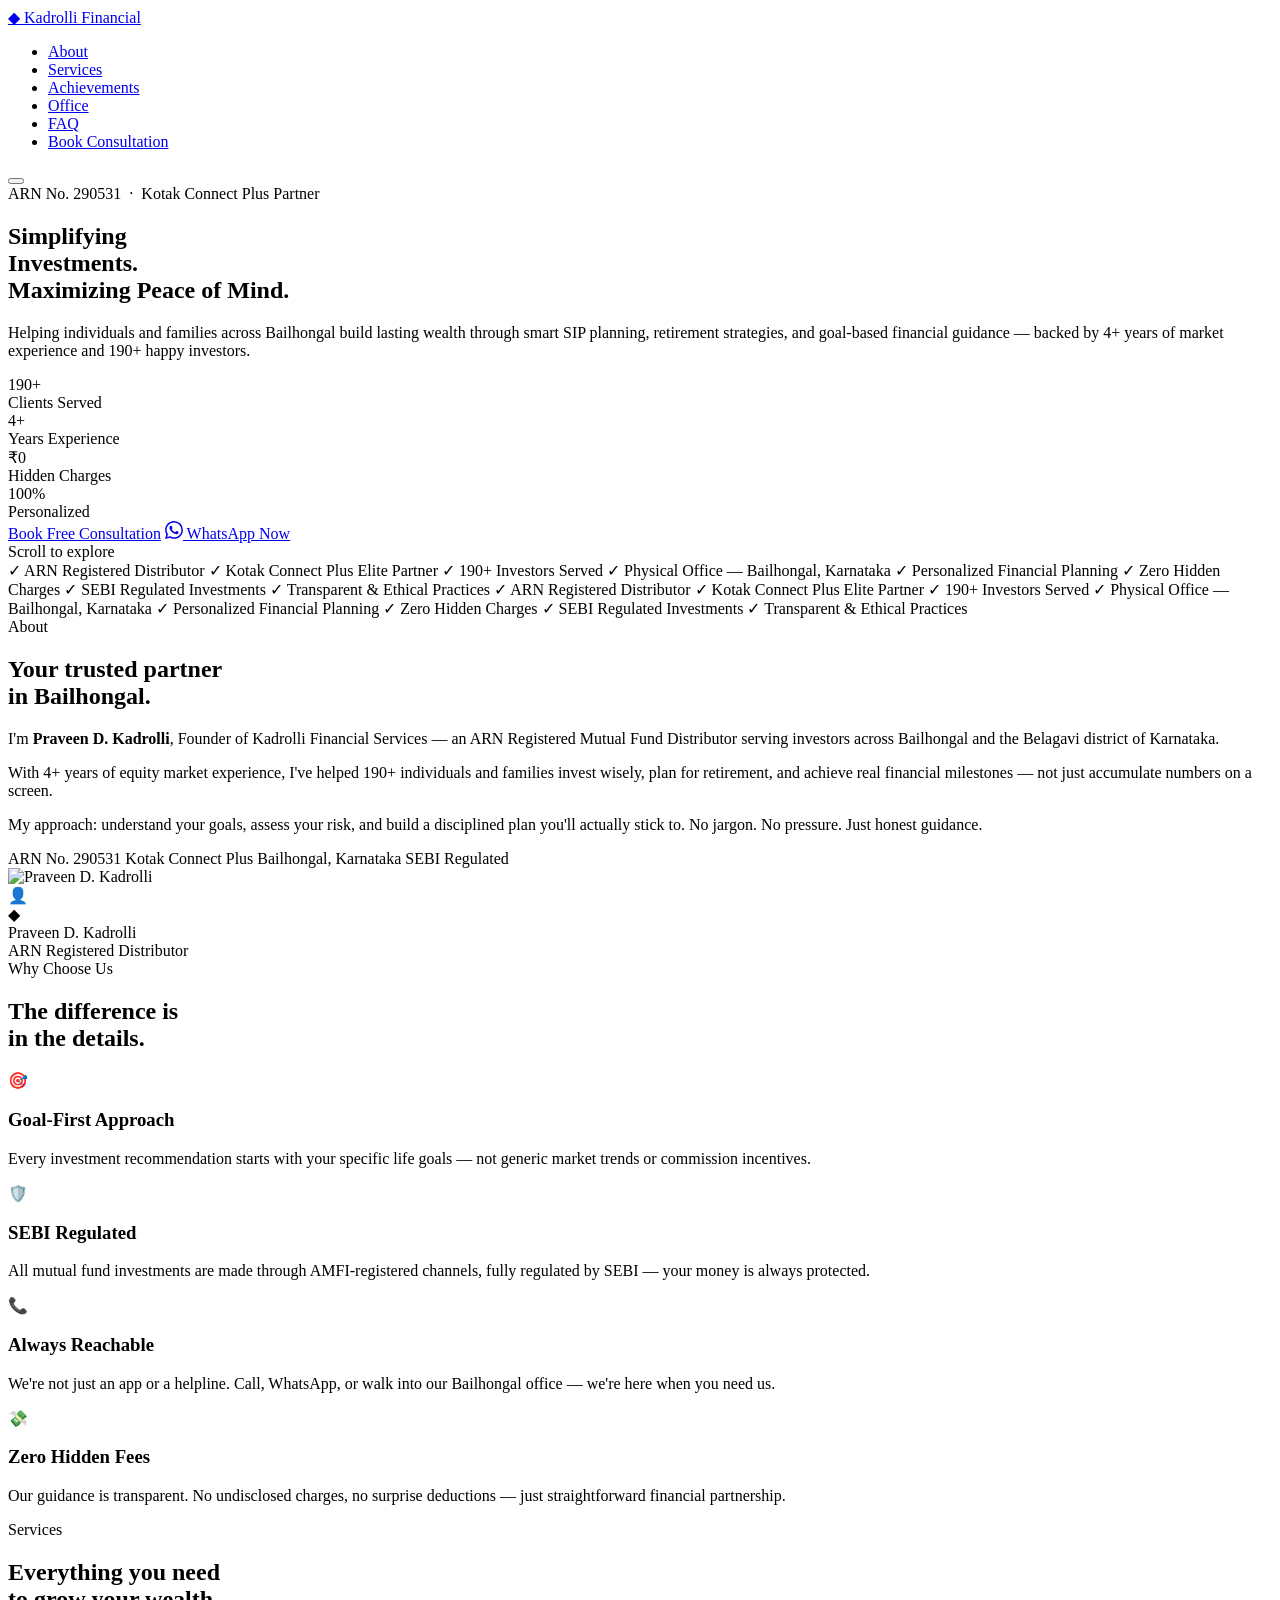
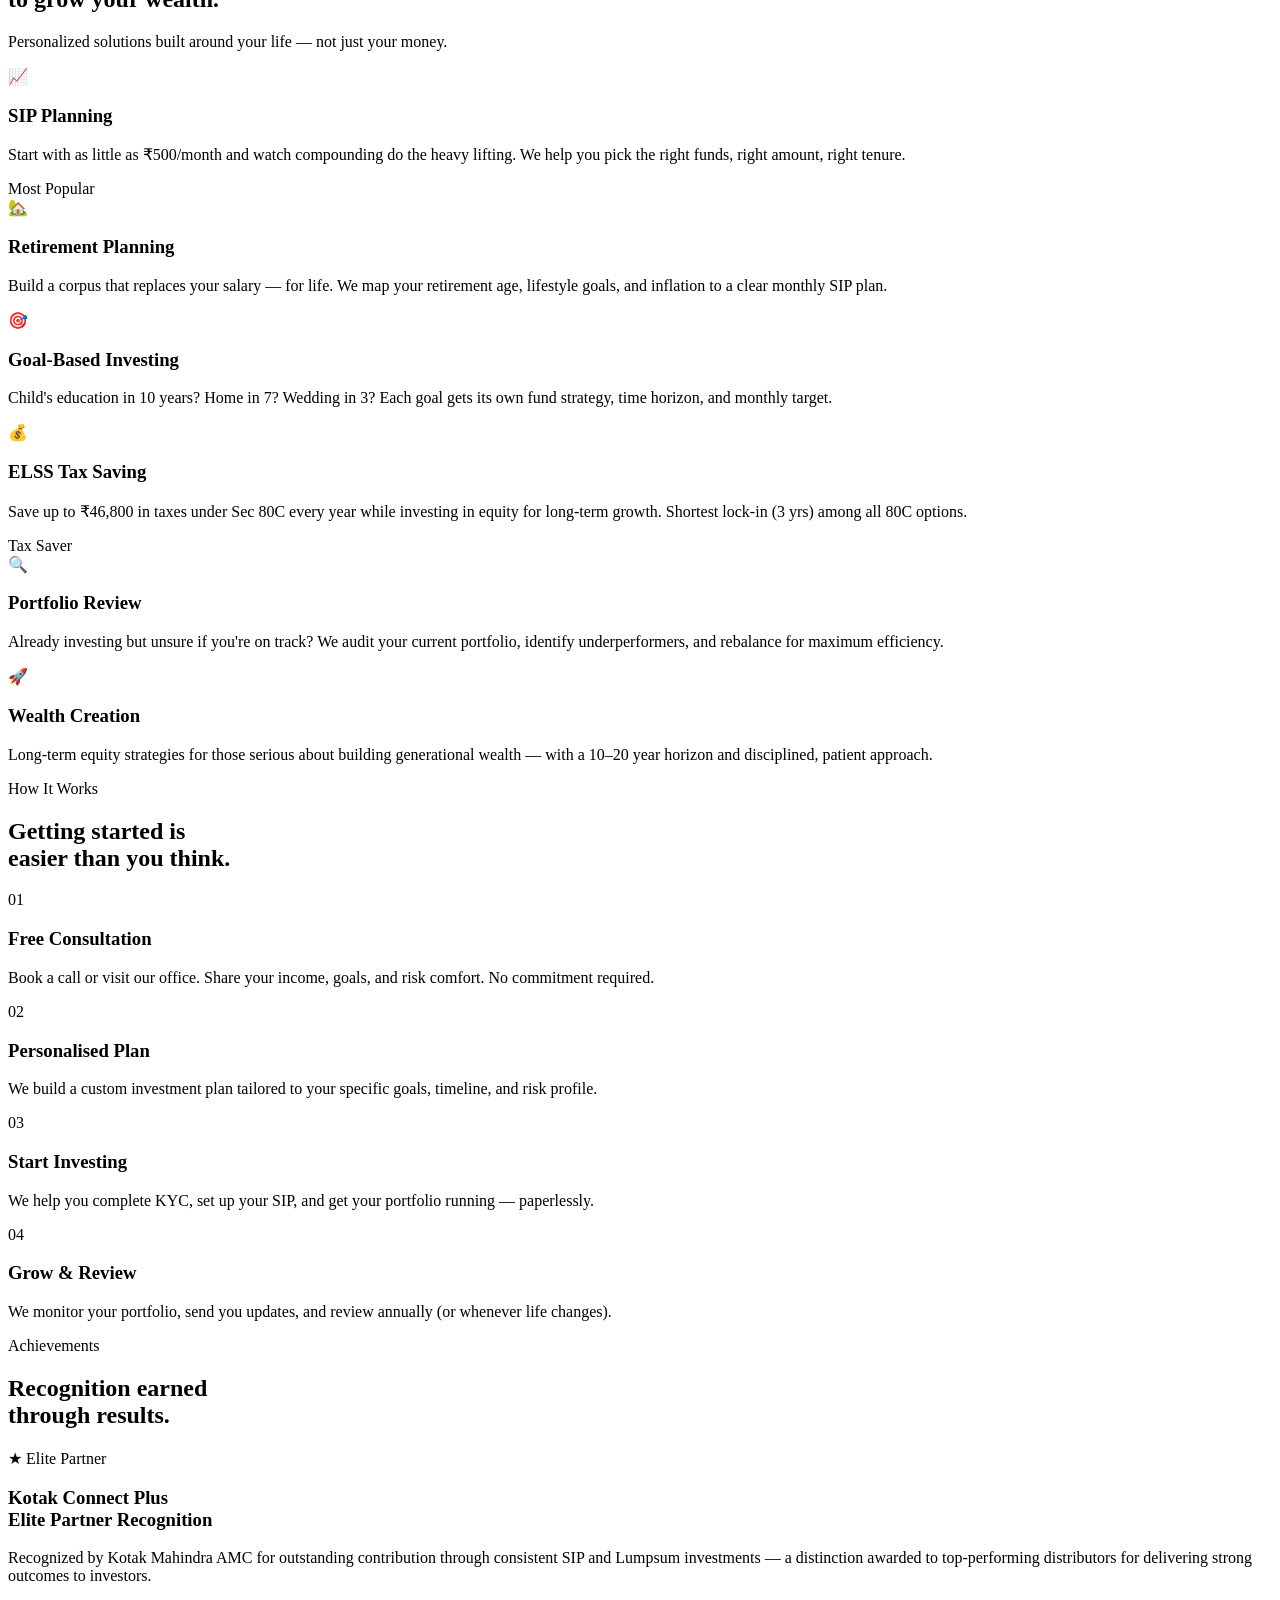
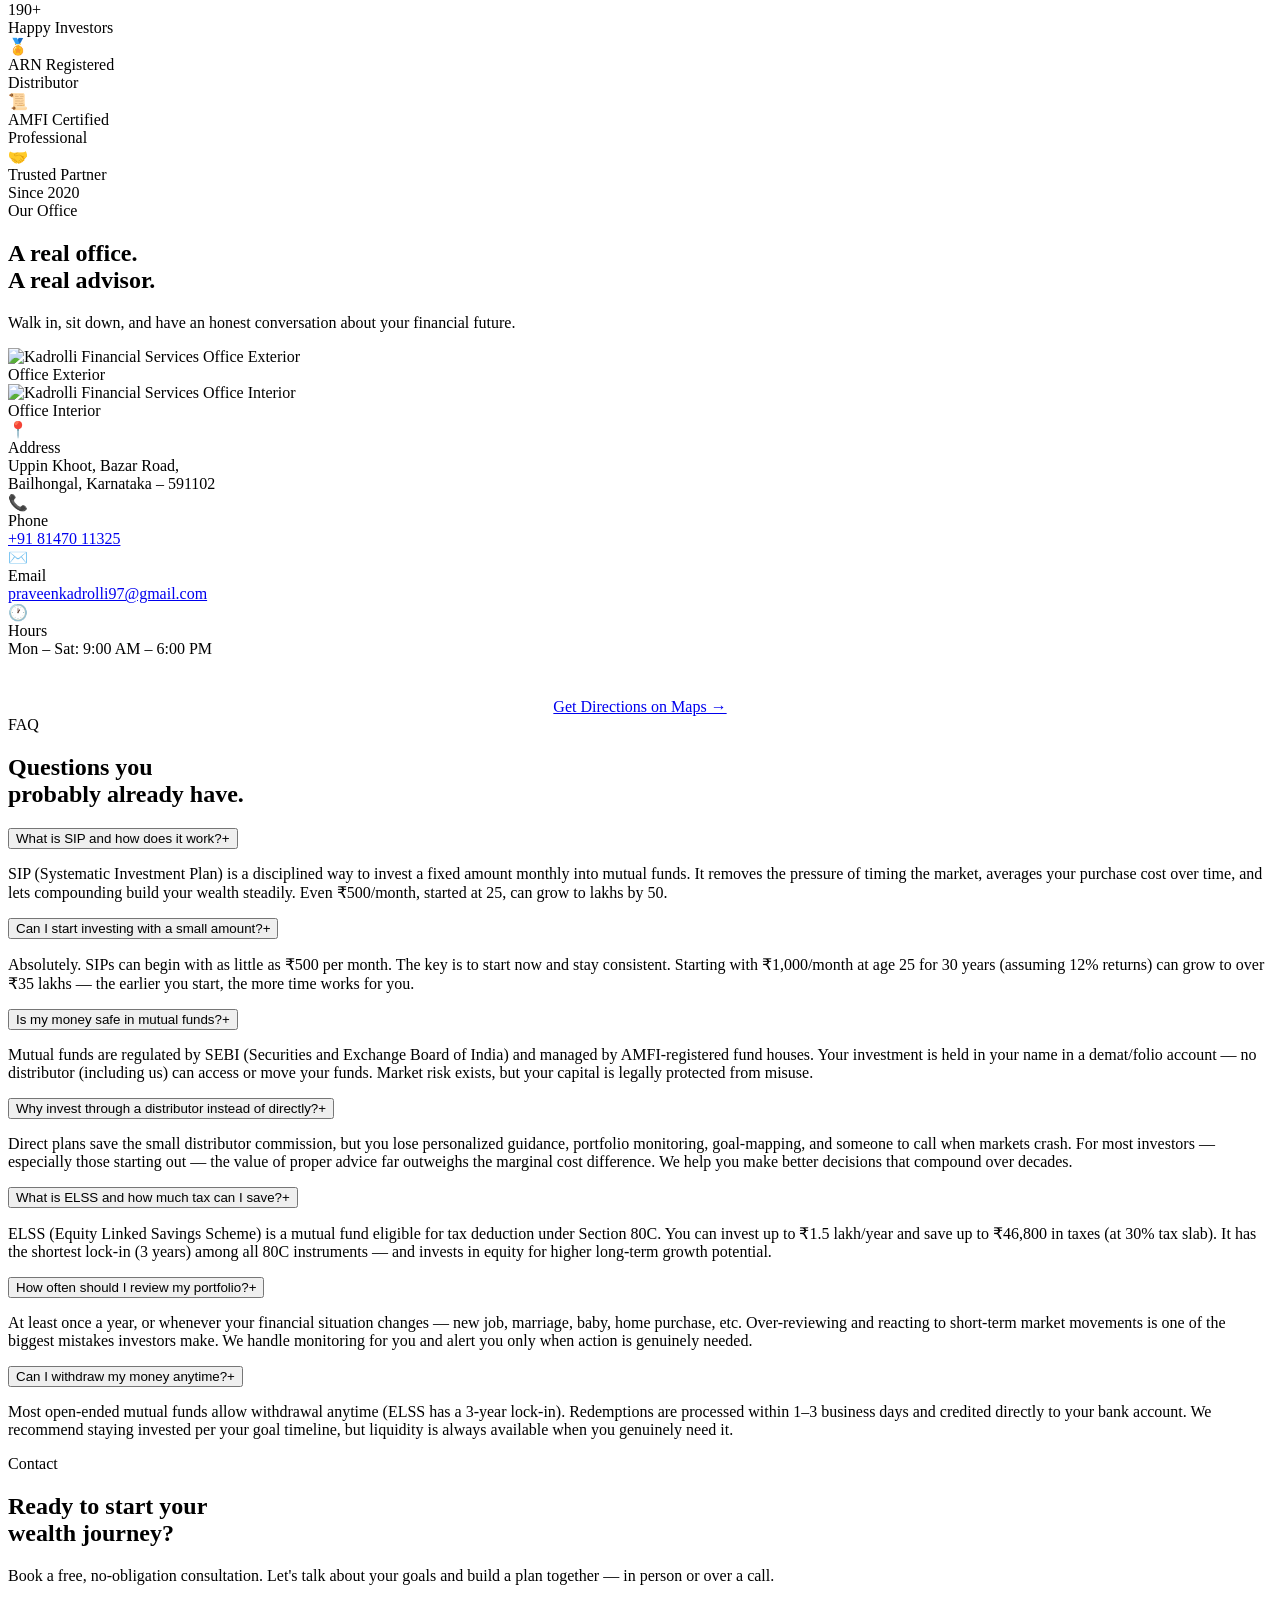
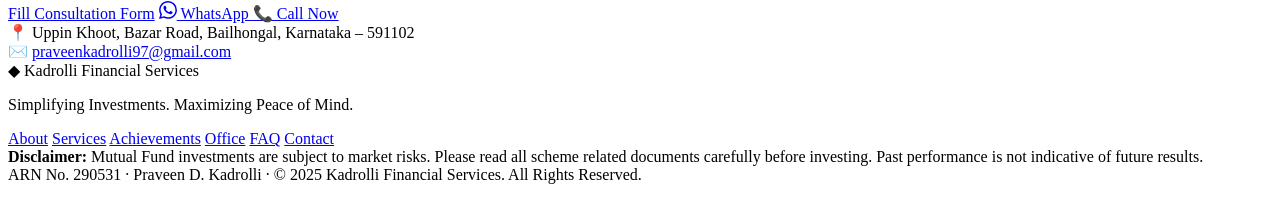
==== index.html @ dd2326b4 "Add files via upload" ====
<!DOCTYPE html>
<html lang="en">
<head>
  <meta charset="UTF-8" />
  <meta name="viewport" content="width=device-width, initial-scale=1.0" />
  <title>Praveen D. Kadrolli | Mutual Fund Distributor | Kadrolli Financial Services</title>
  <meta name="description" content="ARN Registered Mutual Fund Distributor helping investors in Bailhongal with SIP Planning, Retirement Planning, ELSS Tax Saving, Portfolio Review and Wealth Creation." />
  <link rel="stylesheet" href="style.css" />
  <link rel="preconnect" href="https://fonts.googleapis.com" />
  <link rel="preconnect" href="https://fonts.gstatic.com" crossorigin />
  <link href="https://fonts.googleapis.com/css2?family=Inter:ital,wght@0,300;0,400;0,500;0,600;0,700;0,800&display=swap" rel="stylesheet" />
</head>
<body>

  <!-- ========== NAV ========== -->
  <nav class="nav" id="navbar">
    <div class="nav-inner">
      <a href="#" class="nav-brand">
        <img src="assets/logo.png" alt="Kadrolli Financial Services Logo" class="nav-logo-img" onerror="this.style.display='none';this.nextElementSibling.style.display='inline'" />
        <span class="nav-logo-fallback">◆</span>
        <span class="nav-brand-text">Kadrolli Financial</span>
      </a>
      <ul class="nav-links" id="navLinks">
        <li><a href="#about">About</a></li>
        <li><a href="#services">Services</a></li>
        <li><a href="#achievements">Achievements</a></li>
        <li><a href="#office">Office</a></li>
        <li><a href="#faq">FAQ</a></li>
        <li><a href="#contact" class="nav-cta">Book Consultation</a></li>
      </ul>
      <button class="nav-hamburger" id="hamburger" aria-label="Toggle menu">
        <span></span><span></span><span></span>
      </button>
    </div>
  </nav>

  <!-- ========== HERO ========== -->
  <section class="hero" id="home">
    <div class="hero-bg-grid"></div>
    <div class="hero-glow hero-glow-1"></div>
    <div class="hero-glow hero-glow-2"></div>
    <div class="hero-content">
      <div class="hero-badge">
        <span class="badge-dot"></span>
        ARN No. 290531 &nbsp;·&nbsp; Kotak Connect Plus Partner
      </div>
      <h1 class="hero-title">
        Simplifying<br />
        <span class="hero-title-accent">Investments.</span><br />
        Maximizing Peace of Mind.
      </h1>
      <p class="hero-subtitle">
        Helping individuals and families across Bailhongal build lasting wealth through
        smart SIP planning, retirement strategies, and goal-based financial guidance —
        backed by 4+ years of market experience and 190+ happy investors.
      </p>
      <div class="hero-stats">
        <div class="hero-stat">
          <div class="stat-row">
            <span class="stat-number">190</span><span class="stat-plus">+</span>
          </div>
          <span class="stat-label">Clients Served</span>
        </div>
        <div class="stat-divider"></div>
        <div class="hero-stat">
          <div class="stat-row">
            <span class="stat-number">4</span><span class="stat-plus">+</span>
          </div>
          <span class="stat-label">Years Experience</span>
        </div>
        <div class="stat-divider"></div>
        <div class="hero-stat">
          <div class="stat-row">
            <span class="stat-number-text">₹0</span>
          </div>
          <span class="stat-label">Hidden Charges</span>
        </div>
        <div class="stat-divider"></div>
        <div class="hero-stat">
          <div class="stat-row">
            <span class="stat-number-text">100%</span>
          </div>
          <span class="stat-label">Personalized</span>
        </div>
      </div>
      <div class="hero-actions">
        <a href="https://docs.google.com/forms/d/e/1FAIpQLSdw6Il81h2hDoCXSCGqp_SbOpz471qbJJNhgpjjmZWaCmSA0Q/viewform" target="_blank" class="btn btn-primary">Book Free Consultation</a>
        <a href="https://wa.me/918147011325?text=Hello%2C%20I%20visited%20your%20website%20and%20would%20like%20to%20discuss%20mutual%20fund%20investment%20options." target="_blank" class="btn btn-secondary">
          <svg width="18" height="18" viewBox="0 0 24 24" fill="currentColor"><path d="M17.472 14.382c-.297-.149-1.758-.867-2.03-.967-.273-.099-.471-.148-.67.15-.197.297-.767.966-.94 1.164-.173.199-.347.223-.644.075-.297-.15-1.255-.463-2.39-1.475-.883-.788-1.48-1.761-1.653-2.059-.173-.297-.018-.458.13-.606.134-.133.298-.347.446-.52.149-.174.198-.298.298-.497.099-.198.05-.371-.025-.52-.075-.149-.669-1.612-.916-2.207-.242-.579-.487-.5-.669-.51-.173-.008-.371-.01-.57-.01-.198 0-.52.074-.792.372-.272.297-1.04 1.016-1.04 2.479 0 1.462 1.065 2.875 1.213 3.074.149.198 2.096 3.2 5.077 4.487.709.306 1.262.489 1.694.625.712.227 1.36.195 1.871.118.571-.085 1.758-.719 2.006-1.413.248-.694.248-1.289.173-1.413-.074-.124-.272-.198-.57-.347m-5.421 7.403h-.004a9.87 9.87 0 01-5.031-1.378l-.361-.214-3.741.982.998-3.648-.235-.374a9.86 9.86 0 01-1.51-5.26c.001-5.45 4.436-9.884 9.888-9.884 2.64 0 5.122 1.03 6.988 2.898a9.825 9.825 0 012.893 6.994c-.003 5.45-4.437 9.884-9.885 9.884m8.413-18.297A11.815 11.815 0 0012.05 0C5.495 0 .16 5.335.157 11.892c0 2.096.547 4.142 1.588 5.945L.057 24l6.305-1.654a11.882 11.882 0 005.683 1.448h.005c6.554 0 11.89-5.335 11.893-11.893a11.821 11.821 0 00-3.48-8.413z"/></svg>
          WhatsApp Now
        </a>
      </div>
    </div>
    <div class="hero-scroll-hint">
      <span>Scroll to explore</span>
      <div class="scroll-arrow"></div>
    </div>
  </section>

  <!-- ========== TRUST BAR ========== -->
  <section class="trust-bar">
    <div class="trust-ticker">
      <div class="trust-track">
        <span>✓ ARN Registered Distributor</span>
        <span>✓ Kotak Connect Plus Elite Partner</span>
        <span>✓ 190+ Investors Served</span>
        <span>✓ Physical Office — Bailhongal, Karnataka</span>
        <span>✓ Personalized Financial Planning</span>
        <span>✓ Zero Hidden Charges</span>
        <span>✓ SEBI Regulated Investments</span>
        <span>✓ Transparent & Ethical Practices</span>
        <span>✓ ARN Registered Distributor</span>
        <span>✓ Kotak Connect Plus Elite Partner</span>
        <span>✓ 190+ Investors Served</span>
        <span>✓ Physical Office — Bailhongal, Karnataka</span>
        <span>✓ Personalized Financial Planning</span>
        <span>✓ Zero Hidden Charges</span>
        <span>✓ SEBI Regulated Investments</span>
        <span>✓ Transparent & Ethical Practices</span>
      </div>
    </div>
  </section>

  <!-- ========== ABOUT ========== -->
  <section class="section section-light" id="about">
    <div class="container">
      <div class="about-grid">
        <div class="about-left reveal">
          <div class="eyebrow">About</div>
          <h2 class="section-title">Your trusted partner<br />in Bailhongal.</h2>
          <p class="section-body">
            I'm <strong>Praveen D. Kadrolli</strong>, Founder of Kadrolli Financial Services —
            an ARN Registered Mutual Fund Distributor serving investors across Bailhongal and
            the Belagavi district of Karnataka.
          </p>
          <p class="section-body">
            With 4+ years of equity market experience, I've helped 190+ individuals and families
            invest wisely, plan for retirement, and achieve real financial milestones — not just
            accumulate numbers on a screen.
          </p>
          <p class="section-body">
            My approach: understand your goals, assess your risk, and build a disciplined plan
            you'll actually stick to. No jargon. No pressure. Just honest guidance.
          </p>
          <div class="about-tags">
            <span class="tag">ARN No. 290531</span>
            <span class="tag">Kotak Connect Plus</span>
            <span class="tag">Bailhongal, Karnataka</span>
            <span class="tag">SEBI Regulated</span>
          </div>
        </div>
        <div class="about-right reveal">
          <div class="profile-photo-wrap">
            <img src="assets/profile.png" alt="Praveen D. Kadrolli" class="profile-photo" onerror="this.parentElement.classList.add('photo-fallback')" />
            <div class="profile-fallback-icon">👤</div>
            <div class="profile-badge-card">
              <span class="profile-badge-icon">◆</span>
              <div>
                <div class="profile-badge-name">Praveen D. Kadrolli</div>
                <div class="profile-badge-title">ARN Registered Distributor</div>
              </div>
            </div>
          </div>
        </div>
      </div>
    </div>
  </section>

  <!-- ========== WHY US ========== -->
  <section class="section section-why" id="why">
    <div class="container">
      <div class="section-header">
        <div class="eyebrow eyebrow-light">Why Choose Us</div>
        <h2 class="section-title section-title-light">The difference is<br />in the details.</h2>
      </div>
      <div class="why-grid">
        <div class="why-card reveal">
          <div class="why-icon">🎯</div>
          <h3>Goal-First Approach</h3>
          <p>Every investment recommendation starts with your specific life goals — not generic market trends or commission incentives.</p>
        </div>
        <div class="why-card reveal">
          <div class="why-icon">🛡️</div>
          <h3>SEBI Regulated</h3>
          <p>All mutual fund investments are made through AMFI-registered channels, fully regulated by SEBI — your money is always protected.</p>
        </div>
        <div class="why-card reveal">
          <div class="why-icon">📞</div>
          <h3>Always Reachable</h3>
          <p>We're not just an app or a helpline. Call, WhatsApp, or walk into our Bailhongal office — we're here when you need us.</p>
        </div>
        <div class="why-card reveal">
          <div class="why-icon">💸</div>
          <h3>Zero Hidden Fees</h3>
          <p>Our guidance is transparent. No undisclosed charges, no surprise deductions — just straightforward financial partnership.</p>
        </div>
      </div>
    </div>
  </section>

  <!-- ========== SERVICES ========== -->
  <section class="section section-light" id="services">
    <div class="container">
      <div class="section-header">
        <div class="eyebrow">Services</div>
        <h2 class="section-title">Everything you need<br />to grow your wealth.</h2>
        <p class="section-subtitle">Personalized solutions built around your life — not just your money.</p>
      </div>
      <div class="services-grid">
        <div class="service-card reveal" data-index="01">
          <div class="service-icon">📈</div>
          <h3 class="service-title">SIP Planning</h3>
          <p class="service-desc">Start with as little as ₹500/month and watch compounding do the heavy lifting. We help you pick the right funds, right amount, right tenure.</p>
          <div class="service-tag">Most Popular</div>
        </div>
        <div class="service-card reveal" data-index="02">
          <div class="service-icon">🏡</div>
          <h3 class="service-title">Retirement Planning</h3>
          <p class="service-desc">Build a corpus that replaces your salary — for life. We map your retirement age, lifestyle goals, and inflation to a clear monthly SIP plan.</p>
        </div>
        <div class="service-card reveal" data-index="03">
          <div class="service-icon">🎯</div>
          <h3 class="service-title">Goal-Based Investing</h3>
          <p class="service-desc">Child's education in 10 years? Home in 7? Wedding in 3? Each goal gets its own fund strategy, time horizon, and monthly target.</p>
        </div>
        <div class="service-card reveal" data-index="04">
          <div class="service-icon">💰</div>
          <h3 class="service-title">ELSS Tax Saving</h3>
          <p class="service-desc">Save up to ₹46,800 in taxes under Sec 80C every year while investing in equity for long-term growth. Shortest lock-in (3 yrs) among all 80C options.</p>
          <div class="service-tag">Tax Saver</div>
        </div>
        <div class="service-card reveal" data-index="05">
          <div class="service-icon">🔍</div>
          <h3 class="service-title">Portfolio Review</h3>
          <p class="service-desc">Already investing but unsure if you're on track? We audit your current portfolio, identify underperformers, and rebalance for maximum efficiency.</p>
        </div>
        <div class="service-card reveal" data-index="06">
          <div class="service-icon">🚀</div>
          <h3 class="service-title">Wealth Creation</h3>
          <p class="service-desc">Long-term equity strategies for those serious about building generational wealth — with a 10–20 year horizon and disciplined, patient approach.</p>
        </div>
      </div>
    </div>
  </section>

  <!-- ========== HOW IT WORKS ========== -->
  <section class="section section-process" id="process">
    <div class="container">
      <div class="section-header">
        <div class="eyebrow eyebrow-light">How It Works</div>
        <h2 class="section-title section-title-light">Getting started is<br />easier than you think.</h2>
      </div>
      <div class="process-steps">
        <div class="process-step reveal">
          <div class="process-num">01</div>
          <h3>Free Consultation</h3>
          <p>Book a call or visit our office. Share your income, goals, and risk comfort. No commitment required.</p>
        </div>
        <div class="process-connector"></div>
        <div class="process-step reveal">
          <div class="process-num">02</div>
          <h3>Personalised Plan</h3>
          <p>We build a custom investment plan tailored to your specific goals, timeline, and risk profile.</p>
        </div>
        <div class="process-connector"></div>
        <div class="process-step reveal">
          <div class="process-num">03</div>
          <h3>Start Investing</h3>
          <p>We help you complete KYC, set up your SIP, and get your portfolio running — paperlessly.</p>
        </div>
        <div class="process-connector"></div>
        <div class="process-step reveal">
          <div class="process-num">04</div>
          <h3>Grow & Review</h3>
          <p>We monitor your portfolio, send you updates, and review annually (or whenever life changes).</p>
        </div>
      </div>
    </div>
  </section>

  <!-- ========== ACHIEVEMENTS ========== -->
  <section class="section section-light" id="achievements">
    <div class="container">
      <div class="section-header">
        <div class="eyebrow">Achievements</div>
        <h2 class="section-title">Recognition earned<br />through results.</h2>
      </div>
      <div class="achievements-row">
        <div class="achievement-card achievement-featured reveal">
          <img src="assets/kotak-award.jpg" alt="Kotak Connect Plus Elite Partner Award" class="award-img" onerror="this.style.display='none'" />
          <div class="achievement-badge">★ Elite Partner</div>
          <h3 class="achievement-title">Kotak Connect Plus<br />Elite Partner Recognition</h3>
          <p class="achievement-desc">Recognized by Kotak Mahindra AMC for outstanding contribution through consistent SIP and Lumpsum investments — a distinction awarded to top-performing distributors for delivering strong outcomes to investors.</p>
        </div>
        <div class="achievement-side">
          <div class="achievement-small reveal">
            <div class="achievement-small-num">190<span style="color:var(--c-gold)">+</span></div>
            <div class="achievement-small-label">Happy Investors</div>
          </div>
          <div class="achievement-small achievement-small-dark reveal">
            <div class="achievement-small-icon">🏅</div>
            <div class="achievement-small-label">ARN Registered<br />Distributor</div>
          </div>
          <div class="achievement-small reveal">
            <div class="achievement-small-icon">📜</div>
            <div class="achievement-small-label">AMFI Certified<br />Professional</div>
          </div>
          <div class="achievement-small achievement-small-dark reveal">
            <div class="achievement-small-icon">🤝</div>
            <div class="achievement-small-label">Trusted Partner<br />Since 2020</div>
          </div>
        </div>
      </div>
    </div>
  </section>

  <!-- ========== OFFICE ========== -->
  <section class="section section-dark" id="office">
    <div class="container">
      <div class="section-header">
        <div class="eyebrow eyebrow-light">Our Office</div>
        <h2 class="section-title section-title-light">A real office.<br />A real advisor.</h2>
        <p class="section-subtitle-light">Walk in, sit down, and have an honest conversation about your financial future.</p>
      </div>
      <div class="office-photos reveal">
        <div class="office-photo-main">
          <img src="assets/office1.jpg" alt="Kadrolli Financial Services Office Exterior" onerror="this.parentElement.classList.add('photo-error')" />
          <div class="office-photo-label">Office Exterior</div>
        </div>
        <div class="office-photo-side">
          <img src="assets/office2.jpg" alt="Kadrolli Financial Services Office Interior" onerror="this.parentElement.classList.add('photo-error')" />
          <div class="office-photo-label">Office Interior</div>
        </div>
      </div>
      <div class="office-info reveal">
        <div class="office-detail-card">
          <div class="office-detail-icon">📍</div>
          <div>
            <div class="office-detail-label">Address</div>
            <div class="office-detail-value">Uppin Khoot, Bazar Road,<br />Bailhongal, Karnataka – 591102</div>
          </div>
        </div>
        <div class="office-detail-card">
          <div class="office-detail-icon">📞</div>
          <div>
            <div class="office-detail-label">Phone</div>
            <div class="office-detail-value"><a href="tel:+918147011325" class="office-link">+91 81470 11325</a></div>
          </div>
        </div>
        <div class="office-detail-card">
          <div class="office-detail-icon">✉️</div>
          <div>
            <div class="office-detail-label">Email</div>
            <div class="office-detail-value"><a href="mailto:praveenkadrolli97@gmail.com" class="office-link">praveenkadrolli97@gmail.com</a></div>
          </div>
        </div>
        <div class="office-detail-card">
          <div class="office-detail-icon">🕐</div>
          <div>
            <div class="office-detail-label">Hours</div>
            <div class="office-detail-value">Mon – Sat: 9:00 AM – 6:00 PM</div>
          </div>
        </div>
      </div>
      <div style="text-align:center; margin-top:40px;">
        <a href="https://maps.app.goo.gl/fZCGY92ayznLpC8s5" target="_blank" class="btn btn-primary">Get Directions on Maps →</a>
      </div>
    </div>
  </section>

  <!-- ========== FAQ ========== -->
  <section class="section section-light" id="faq">
    <div class="container container-narrow">
      <div class="section-header">
        <div class="eyebrow">FAQ</div>
        <h2 class="section-title">Questions you<br />probably already have.</h2>
      </div>
      <div class="faq-list">
        <div class="faq-item">
          <button class="faq-question" aria-expanded="false">What is SIP and how does it work?<span class="faq-icon">+</span></button>
          <div class="faq-answer"><p>SIP (Systematic Investment Plan) is a disciplined way to invest a fixed amount monthly into mutual funds. It removes the pressure of timing the market, averages your purchase cost over time, and lets compounding build your wealth steadily. Even ₹500/month, started at 25, can grow to lakhs by 50.</p></div>
        </div>
        <div class="faq-item">
          <button class="faq-question" aria-expanded="false">Can I start investing with a small amount?<span class="faq-icon">+</span></button>
          <div class="faq-answer"><p>Absolutely. SIPs can begin with as little as ₹500 per month. The key is to start now and stay consistent. Starting with ₹1,000/month at age 25 for 30 years (assuming 12% returns) can grow to over ₹35 lakhs — the earlier you start, the more time works for you.</p></div>
        </div>
        <div class="faq-item">
          <button class="faq-question" aria-expanded="false">Is my money safe in mutual funds?<span class="faq-icon">+</span></button>
          <div class="faq-answer"><p>Mutual funds are regulated by SEBI (Securities and Exchange Board of India) and managed by AMFI-registered fund houses. Your investment is held in your name in a demat/folio account — no distributor (including us) can access or move your funds. Market risk exists, but your capital is legally protected from misuse.</p></div>
        </div>
        <div class="faq-item">
          <button class="faq-question" aria-expanded="false">Why invest through a distributor instead of directly?<span class="faq-icon">+</span></button>
          <div class="faq-answer"><p>Direct plans save the small distributor commission, but you lose personalized guidance, portfolio monitoring, goal-mapping, and someone to call when markets crash. For most investors — especially those starting out — the value of proper advice far outweighs the marginal cost difference. We help you make better decisions that compound over decades.</p></div>
        </div>
        <div class="faq-item">
          <button class="faq-question" aria-expanded="false">What is ELSS and how much tax can I save?<span class="faq-icon">+</span></button>
          <div class="faq-answer"><p>ELSS (Equity Linked Savings Scheme) is a mutual fund eligible for tax deduction under Section 80C. You can invest up to ₹1.5 lakh/year and save up to ₹46,800 in taxes (at 30% tax slab). It has the shortest lock-in (3 years) among all 80C instruments — and invests in equity for higher long-term growth potential.</p></div>
        </div>
        <div class="faq-item">
          <button class="faq-question" aria-expanded="false">How often should I review my portfolio?<span class="faq-icon">+</span></button>
          <div class="faq-answer"><p>At least once a year, or whenever your financial situation changes — new job, marriage, baby, home purchase, etc. Over-reviewing and reacting to short-term market movements is one of the biggest mistakes investors make. We handle monitoring for you and alert you only when action is genuinely needed.</p></div>
        </div>
        <div class="faq-item">
          <button class="faq-question" aria-expanded="false">Can I withdraw my money anytime?<span class="faq-icon">+</span></button>
          <div class="faq-answer"><p>Most open-ended mutual funds allow withdrawal anytime (ELSS has a 3-year lock-in). Redemptions are processed within 1–3 business days and credited directly to your bank account. We recommend staying invested per your goal timeline, but liquidity is always available when you genuinely need it.</p></div>
        </div>
      </div>
    </div>
  </section>

  <!-- ========== CONTACT ========== -->
  <section class="section section-contact" id="contact">
    <div class="hero-glow hero-glow-1" style="top:10%;left:20%;opacity:0.5"></div>
    <div class="hero-glow hero-glow-2" style="top:60%;right:15%;opacity:0.5"></div>
    <div class="container container-narrow">
      <div class="contact-block reveal">
        <div class="eyebrow eyebrow-light">Contact</div>
        <h2 class="section-title section-title-light">Ready to start your<br />wealth journey?</h2>
        <p class="section-body section-body-light">Book a free, no-obligation consultation. Let's talk about your goals and build a plan together — in person or over a call.</p>
        <div class="contact-actions">
          <a href="https://docs.google.com/forms/d/e/1FAIpQLSdw6Il81h2hDoCXSCGqp_SbOpz471qbJJNhgpjjmZWaCmSA0Q/viewform" target="_blank" class="btn btn-primary btn-lg">Fill Consultation Form</a>
          <a href="https://wa.me/918147011325?text=Hello%2C%20I%20visited%20your%20website%20and%20would%20like%20to%20discuss%20mutual%20fund%20investment%20options." target="_blank" class="btn btn-outline-light btn-lg">
            <svg width="18" height="18" viewBox="0 0 24 24" fill="currentColor"><path d="M17.472 14.382c-.297-.149-1.758-.867-2.03-.967-.273-.099-.471-.148-.67.15-.197.297-.767.966-.94 1.164-.173.199-.347.223-.644.075-.297-.15-1.255-.463-2.39-1.475-.883-.788-1.48-1.761-1.653-2.059-.173-.297-.018-.458.13-.606.134-.133.298-.347.446-.52.149-.174.198-.298.298-.497.099-.198.05-.371-.025-.52-.075-.149-.669-1.612-.916-2.207-.242-.579-.487-.5-.669-.51-.173-.008-.371-.01-.57-.01-.198 0-.52.074-.792.372-.272.297-1.04 1.016-1.04 2.479 0 1.462 1.065 2.875 1.213 3.074.149.198 2.096 3.2 5.077 4.487.709.306 1.262.489 1.694.625.712.227 1.36.195 1.871.118.571-.085 1.758-.719 2.006-1.413.248-.694.248-1.289.173-1.413-.074-.124-.272-.198-.57-.347m-5.421 7.403h-.004a9.87 9.87 0 01-5.031-1.378l-.361-.214-3.741.982.998-3.648-.235-.374a9.86 9.86 0 01-1.51-5.26c.001-5.45 4.436-9.884 9.888-9.884 2.64 0 5.122 1.03 6.988 2.898a9.825 9.825 0 012.893 6.994c-.003 5.45-4.437 9.884-9.885 9.884m8.413-18.297A11.815 11.815 0 0012.05 0C5.495 0 .16 5.335.157 11.892c0 2.096.547 4.142 1.588 5.945L.057 24l6.305-1.654a11.882 11.882 0 005.683 1.448h.005c6.554 0 11.89-5.335 11.893-11.893a11.821 11.821 0 00-3.48-8.413z"/></svg>
            WhatsApp
          </a>
          <a href="tel:+918147011325" class="btn btn-outline-light btn-lg">📞 Call Now</a>
        </div>
        <div class="contact-details">
          <div class="contact-detail">
            <span>📍</span>
            <span>Uppin Khoot, Bazar Road, Bailhongal, Karnataka – 591102</span>
          </div>
          <div class="contact-detail">
            <span>✉️</span>
            <a href="mailto:praveenkadrolli97@gmail.com" class="contact-link">praveenkadrolli97@gmail.com</a>
          </div>
        </div>
      </div>
    </div>
  </section>

  <!-- ========== FOOTER ========== -->
  <footer class="footer">
    <div class="container">
      <div class="footer-top">
        <div class="footer-brand-block">
          <div class="footer-brand">
            <img src="assets/logo.png" alt="Kadrolli Financial" class="footer-logo-img" onerror="this.style.display='none'" />
            <span class="nav-logo-icon" style="color:var(--c-gold)">◆</span>
            <span class="footer-brand-name">Kadrolli Financial Services</span>
          </div>
          <p class="footer-tagline">Simplifying Investments. Maximizing Peace of Mind.</p>
        </div>
        <div class="footer-links">
          <a href="#about">About</a>
          <a href="#services">Services</a>
          <a href="#achievements">Achievements</a>
          <a href="#office">Office</a>
          <a href="#faq">FAQ</a>
          <a href="#contact">Contact</a>
        </div>
      </div>
      <div class="footer-bottom">
        <div class="footer-disclaimer">
          <strong>Disclaimer:</strong> Mutual Fund investments are subject to market risks. Please read all scheme related documents carefully before investing. Past performance is not indicative of future results.
        </div>
        <div class="footer-legal">
          <span>ARN No. 290531</span>
          <span>·</span>
          <span>Praveen D. Kadrolli</span>
          <span>·</span>
          <span>© 2025 Kadrolli Financial Services. All Rights Reserved.</span>
        </div>
      </div>
    </div>
  </footer>

  <!-- WHATSAPP FLOAT -->
  <a href="https://wa.me/918147011325?text=Hello%2C%20I%20visited%20your%20website%20and%20would%20like%20to%20discuss%20mutual%20fund%20investment%20options." target="_blank" class="whatsapp-float" aria-label="Chat on WhatsApp">
    <svg width="28" height="28" viewBox="0 0 24 24" fill="white"><path d="M17.472 14.382c-.297-.149-1.758-.867-2.03-.967-.273-.099-.471-.148-.67.15-.197.297-.767.966-.94 1.164-.173.199-.347.223-.644.075-.297-.15-1.255-.463-2.39-1.475-.883-.788-1.48-1.761-1.653-2.059-.173-.297-.018-.458.13-.606.134-.133.298-.347.446-.52.149-.174.198-.298.298-.497.099-.198.05-.371-.025-.52-.075-.149-.669-1.612-.916-2.207-.242-.579-.487-.5-.669-.51-.173-.008-.371-.01-.57-.01-.198 0-.52.074-.792.372-.272.297-1.04 1.016-1.04 2.479 0 1.462 1.065 2.875 1.213 3.074.149.198 2.096 3.2 5.077 4.487.709.306 1.262.489 1.694.625.712.227 1.36.195 1.871.118.571-.085 1.758-.719 2.006-1.413.248-.694.248-1.289.173-1.413-.074-.124-.272-.198-.57-.347m-5.421 7.403h-.004a9.87 9.87 0 01-5.031-1.378l-.361-.214-3.741.982.998-3.648-.235-.374a9.86 9.86 0 01-1.51-5.26c.001-5.45 4.436-9.884 9.888-9.884 2.64 0 5.122 1.03 6.988 2.898a9.825 9.825 0 012.893 6.994c-.003 5.45-4.437 9.884-9.885 9.884m8.413-18.297A11.815 11.815 0 0012.05 0C5.495 0 .16 5.335.157 11.892c0 2.096.547 4.142 1.588 5.945L.057 24l6.305-1.654a11.882 11.882 0 005.683 1.448h.005c6.554 0 11.89-5.335 11.893-11.893a11.821 11.821 0 00-3.48-8.413z"/></svg>
  </a>

  <script src="script.js"></script>
</body>
</html>
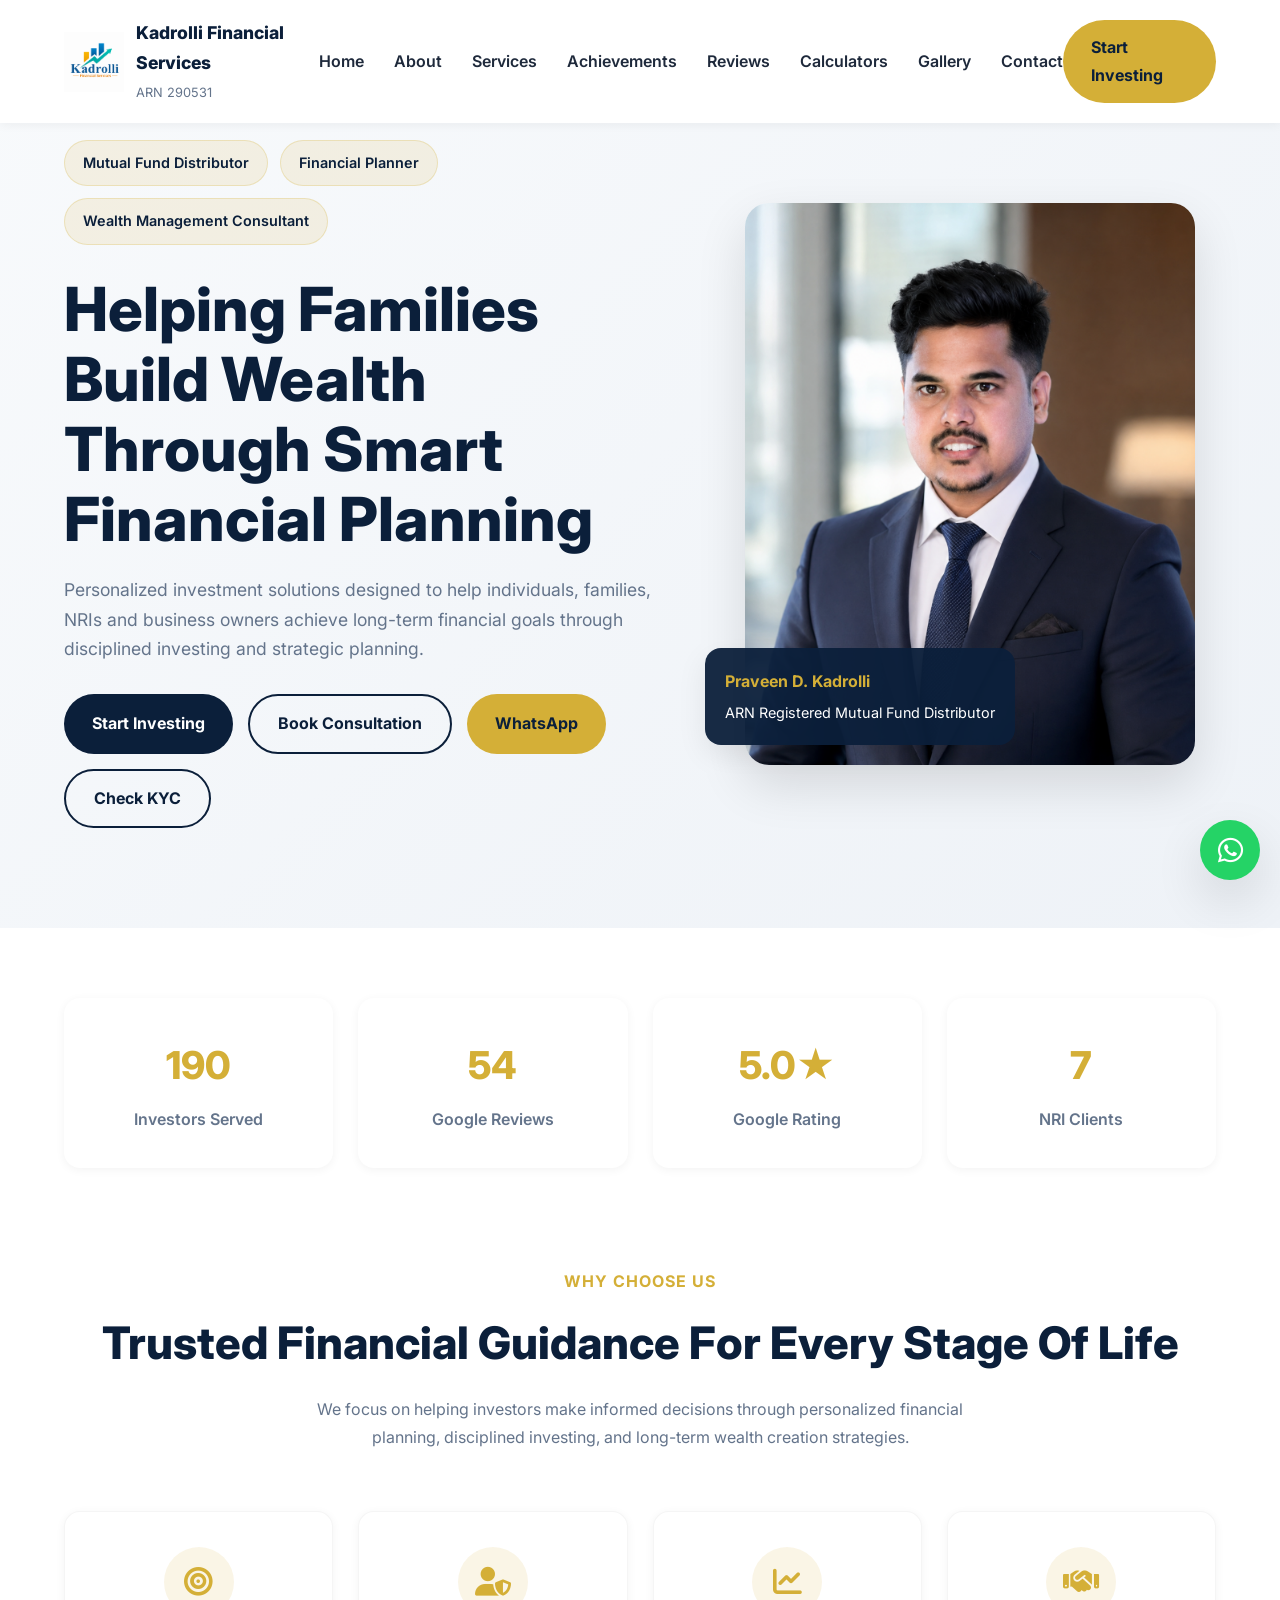
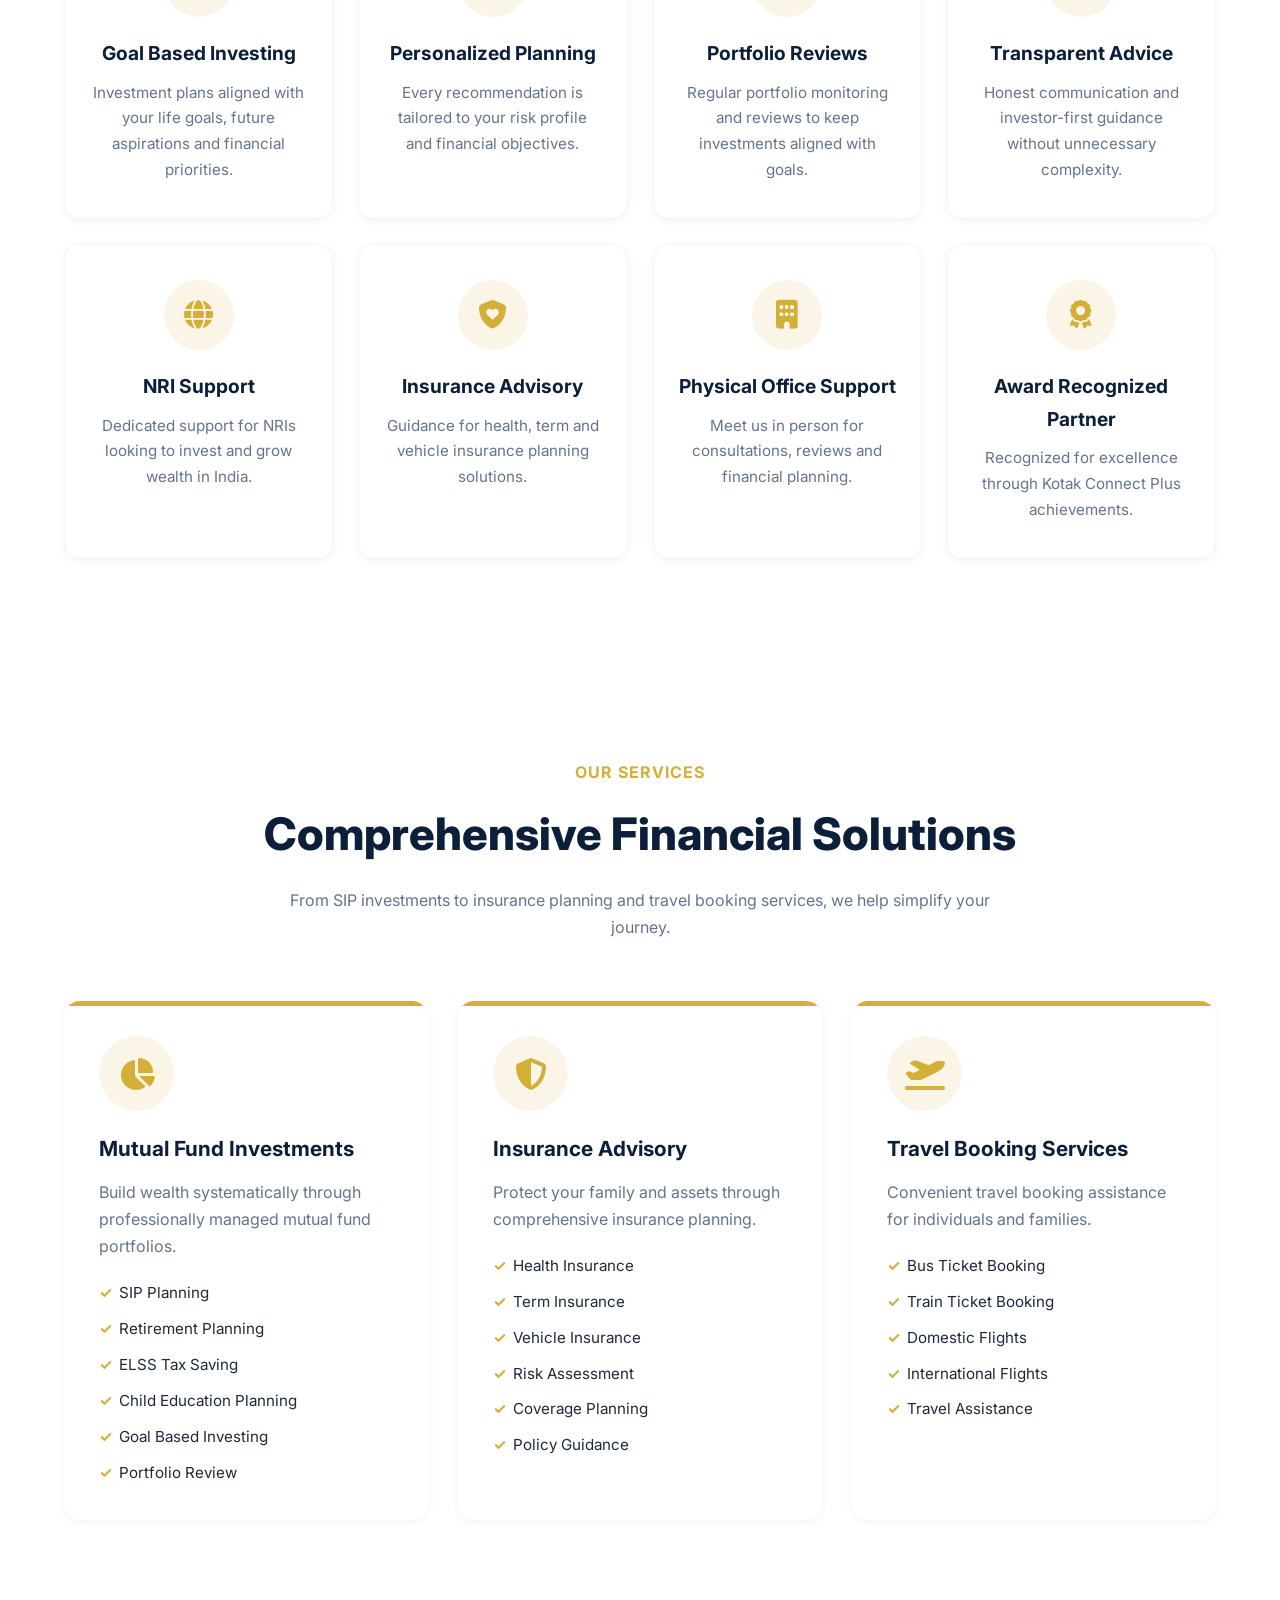
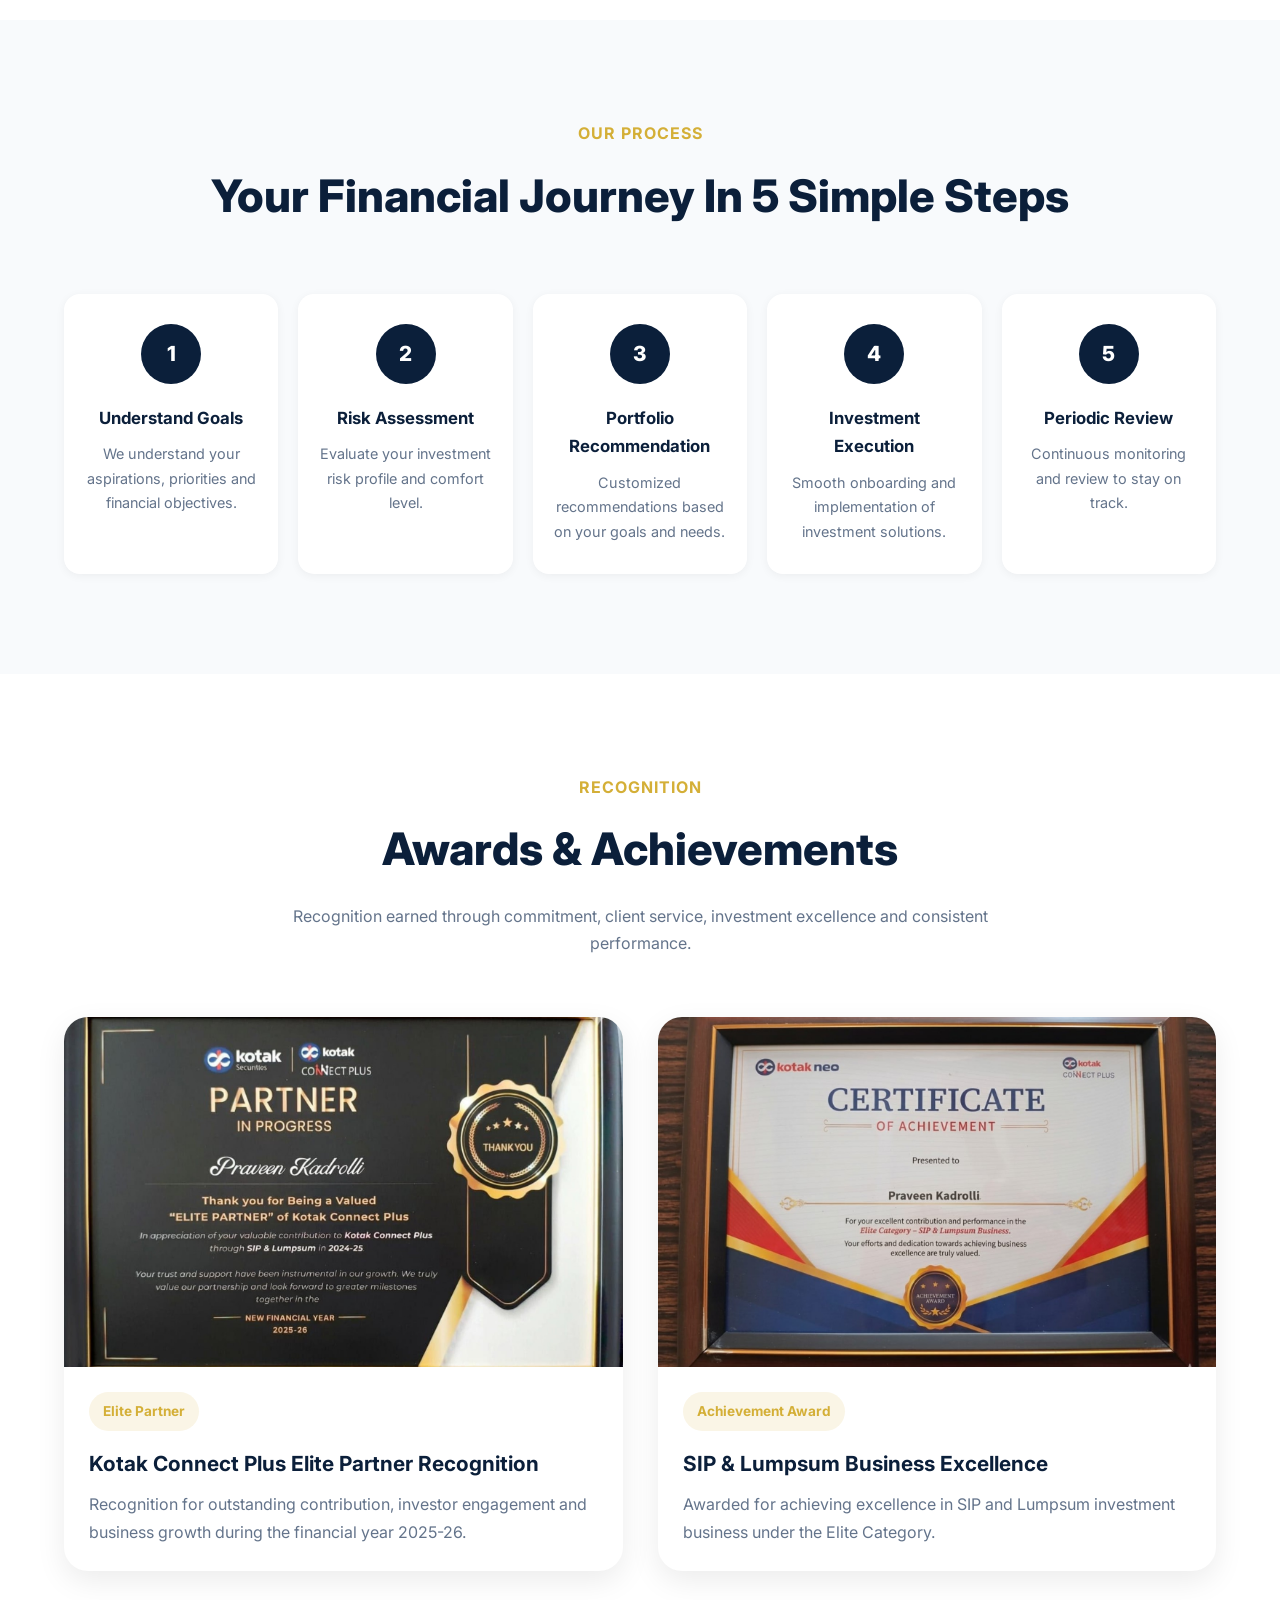
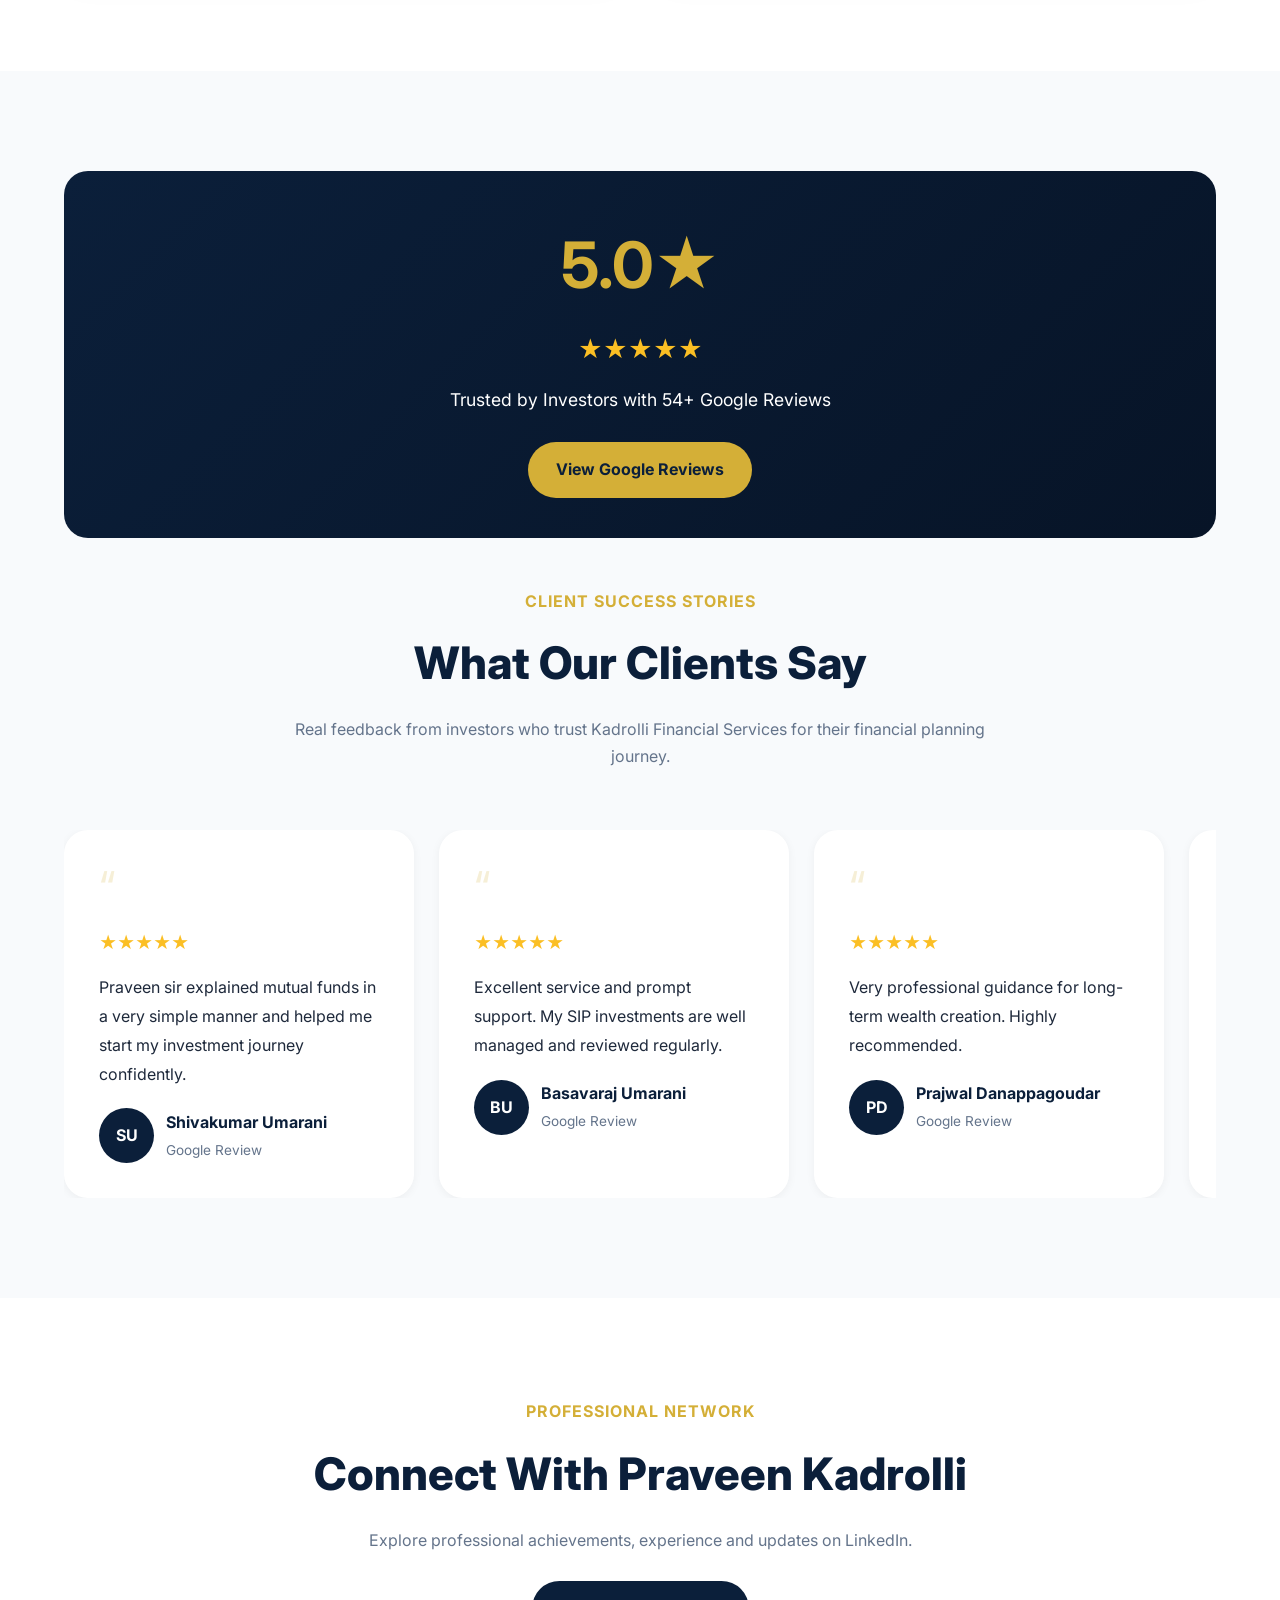
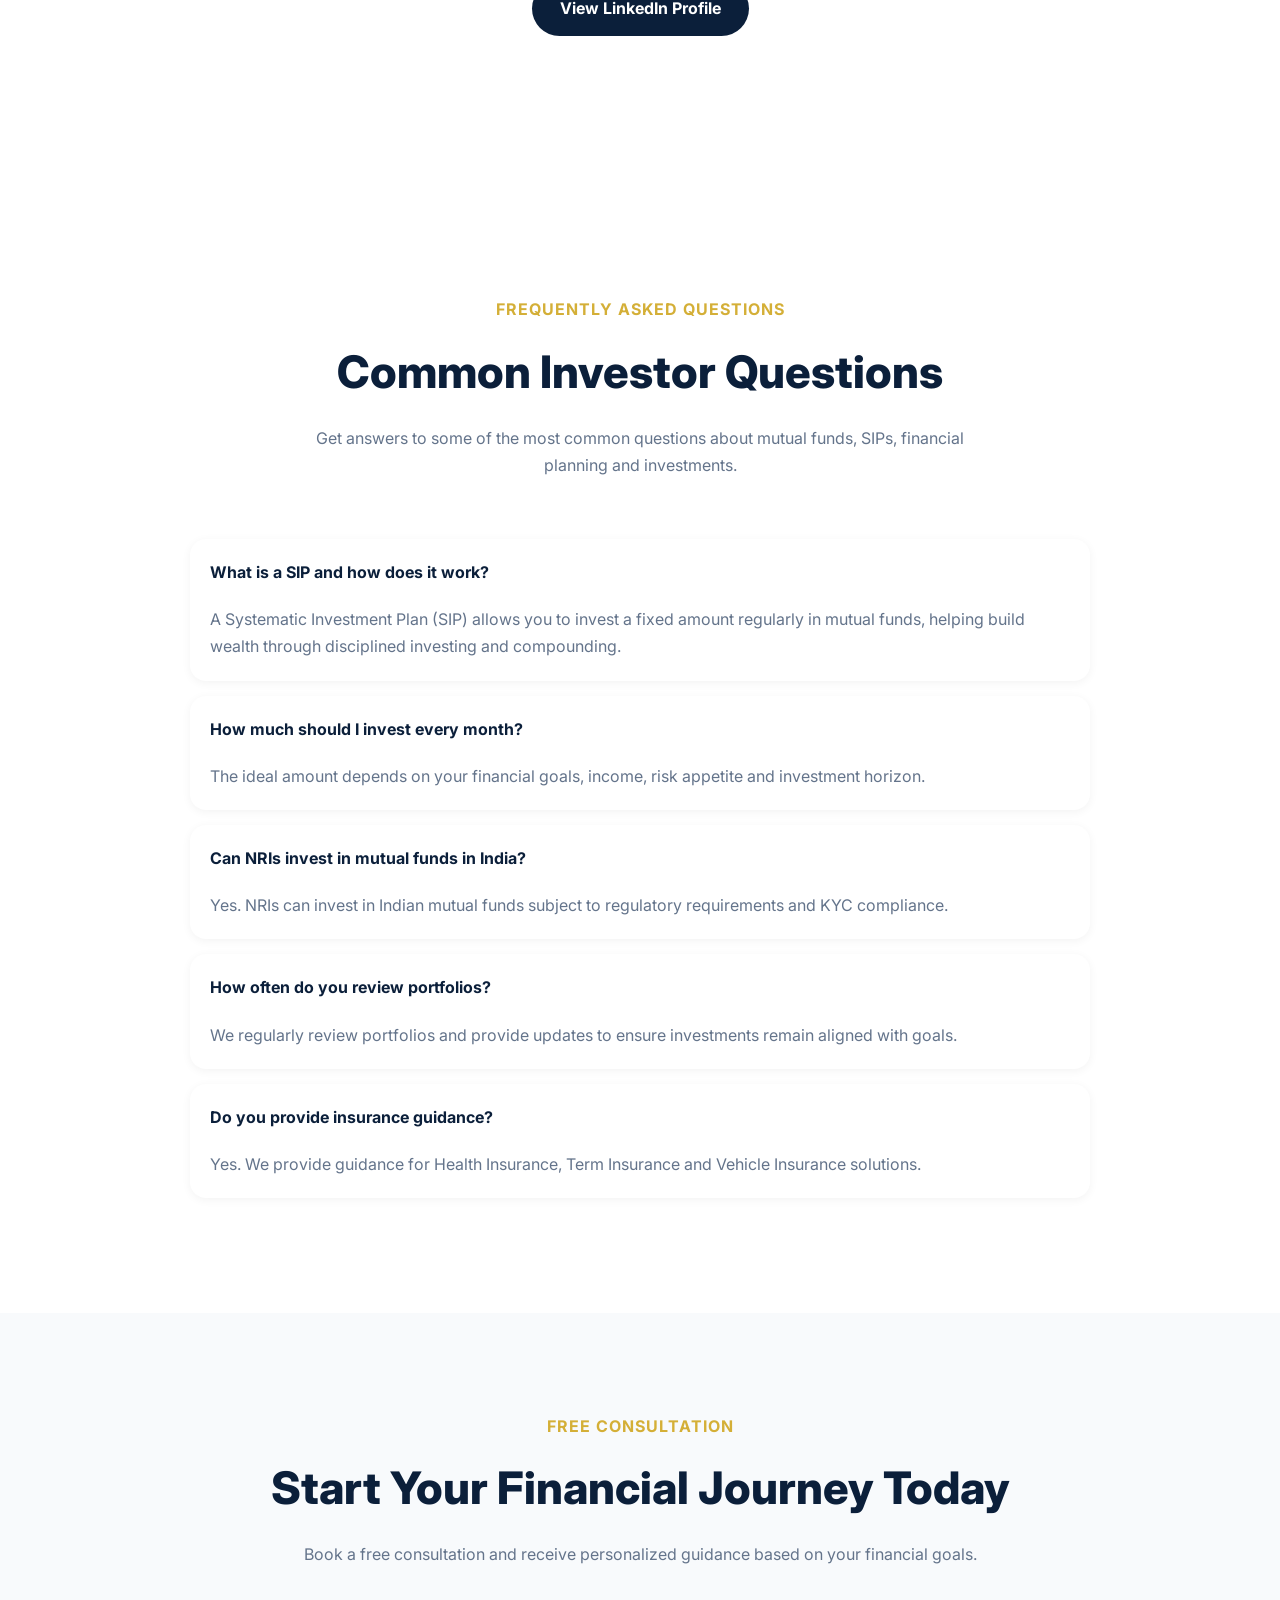
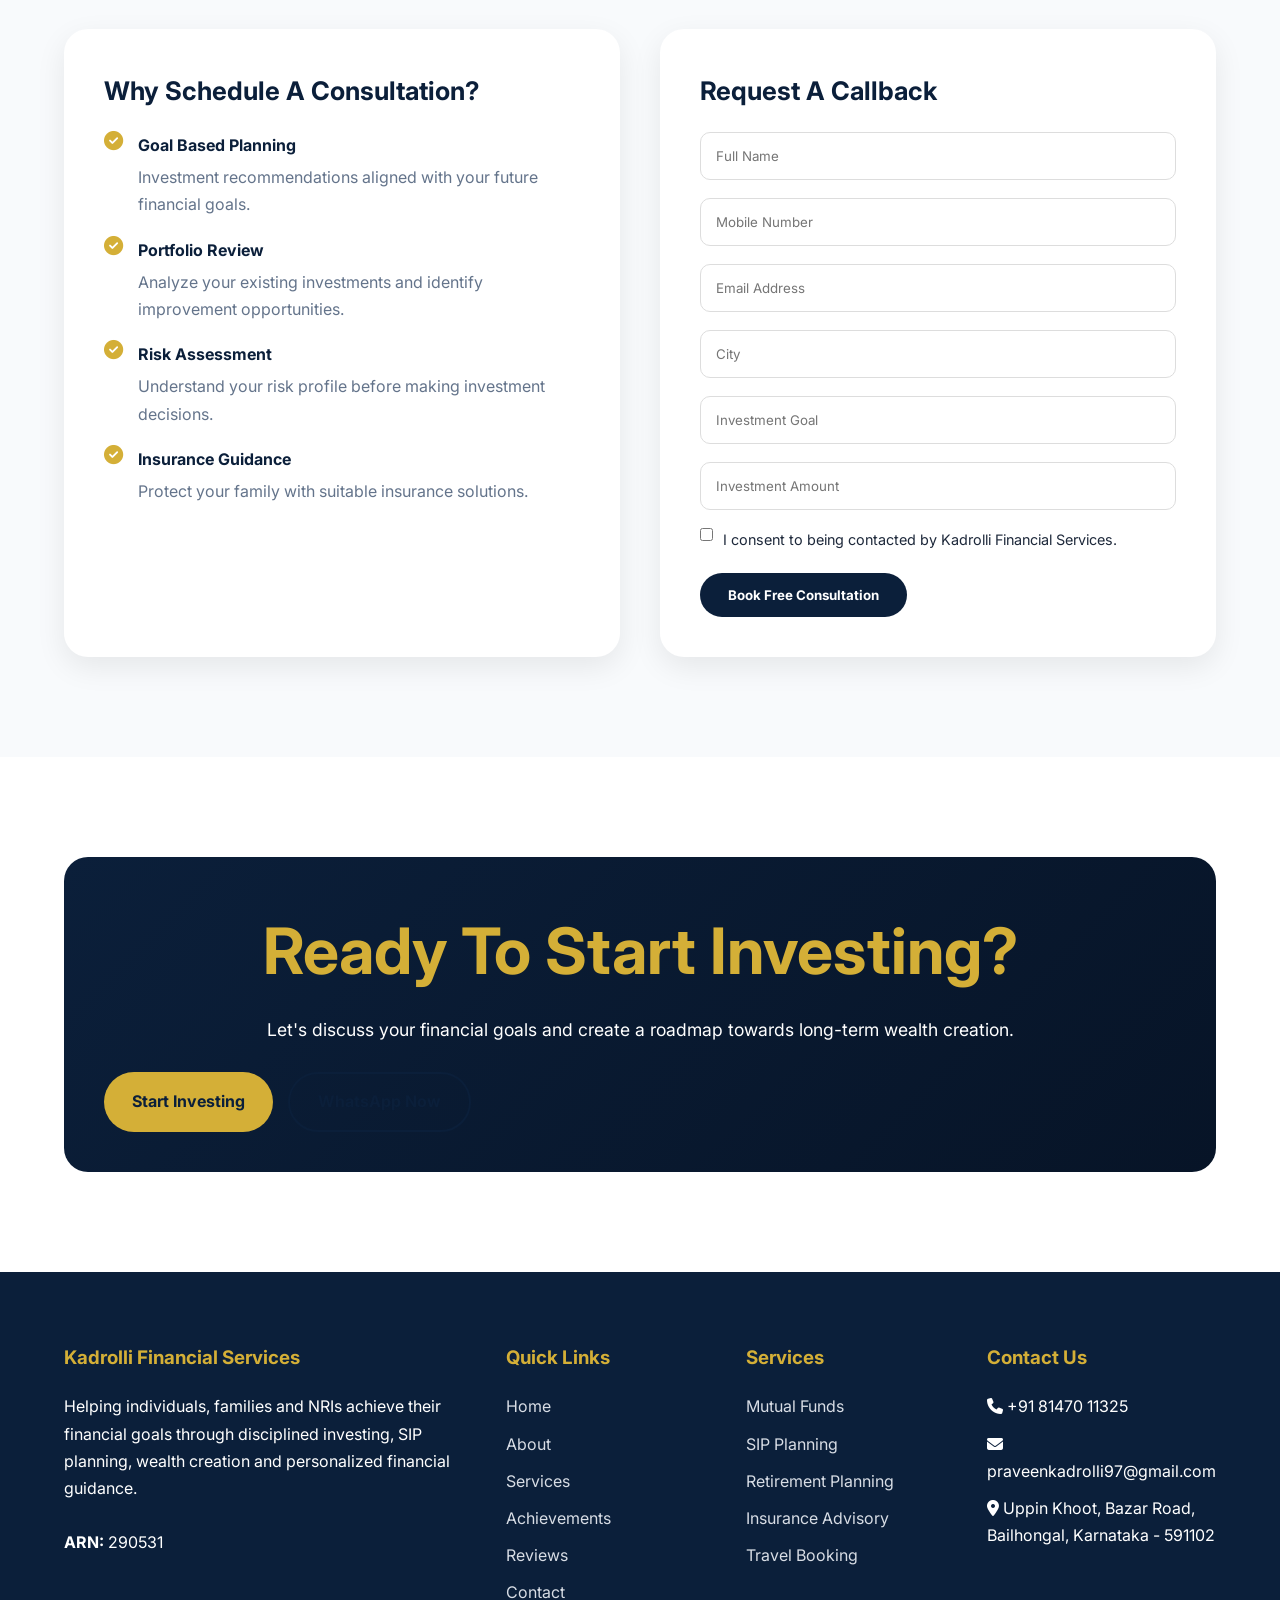
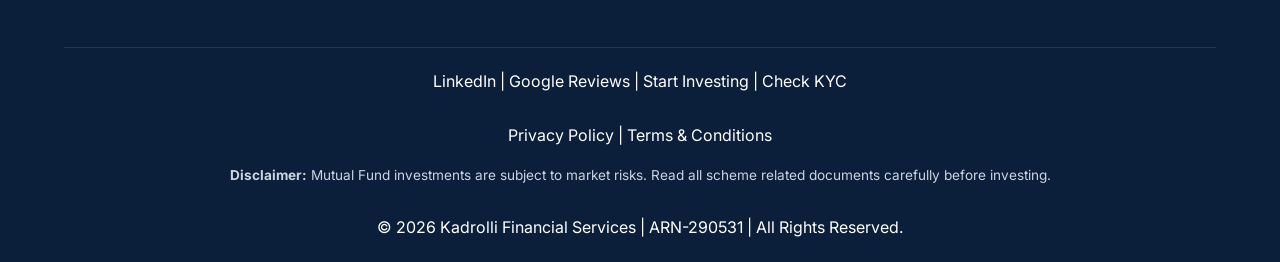
==== commit b4a7d687: "Update index.html" ====
--- a/index.html
+++ b/index.html
@@ -1,485 +1,1759 @@
 <!DOCTYPE html>
 <html lang="en">
+
 <head>
-  <meta charset="UTF-8" />
-  <meta name="viewport" content="width=device-width, initial-scale=1.0" />
-  <title>Praveen D. Kadrolli | Mutual Fund Distributor | Kadrolli Financial Services</title>
-  <meta name="description" content="ARN Registered Mutual Fund Distributor helping investors in Bailhongal with SIP Planning, Retirement Planning, ELSS Tax Saving, Portfolio Review and Wealth Creation." />
-  <link rel="stylesheet" href="style.css" />
-  <link rel="preconnect" href="https://fonts.googleapis.com" />
-  <link rel="preconnect" href="https://fonts.gstatic.com" crossorigin />
-  <link href="https://fonts.googleapis.com/css2?family=Inter:ital,wght@0,300;0,400;0,500;0,600;0,700;0,800&display=swap" rel="stylesheet" />
+
+    <meta charset="UTF-8">
+    <meta name="viewport" content="width=device-width, initial-scale=1.0">
+
+    <title>
+        Praveen D. Kadrolli | Mutual Fund Distributor | Kadrolli Financial Services
+    </title>
+
+    <meta name="description"
+        content="Kadrolli Financial Services helps individuals and families achieve their financial goals through SIPs, Mutual Funds, Retirement Planning, Wealth Creation, Insurance Advisory and Personalized Financial Planning.">
+
+    <meta name="keywords"
+        content="Mutual Fund Distributor, SIP Planning, Financial Planner, Wealth Management, Retirement Planning, ELSS, Insurance Advisor, Bailhongal, Karnataka">
+
+    <meta name="author" content="Praveen D. Kadrolli">
+
+    <!-- Open Graph -->
+
+    <meta property="og:title"
+        content="Kadrolli Financial Services | Mutual Fund Distributor">
+
+    <meta property="og:description"
+        content="Helping Families Build Wealth Through Smart Financial Planning">
+
+    <meta property="og:image"
+        content="assets/profile.png">
+
+    <meta property="og:type"
+        content="website">
+
+    <!-- Twitter Card -->
+
+    <meta name="twitter:card" content="summary_large_image">
+
+    <meta name="twitter:title"
+        content="Kadrolli Financial Services">
+
+    <meta name="twitter:description"
+        content="Helping Families Build Wealth Through Smart Financial Planning">
+
+    <!-- Favicon -->
+
+    <link rel="icon" href="assets/logo.png">
+
+    <!-- Font Awesome -->
+
+    <link rel="stylesheet"
+        href="https://cdnjs.cloudflare.com/ajax/libs/font-awesome/6.5.1/css/all.min.css">
+
+    <!-- CSS -->
+
+    <link rel="stylesheet" href="assets/style.css">
+
+    <!-- Local Business Schema -->
+
+    <script type="application/ld+json">
+{
+"@context":"https://schema.org",
+"@type":"FinancialService",
+"name":"Kadrolli Financial Services",
+"image":"assets/logo.png",
+"telephone":"+918147011325",
+"email":"praveenkadrolli97@gmail.com",
+"address":{
+"@type":"PostalAddress",
+"streetAddress":"Uppin Khoot, Bazar Road",
+"addressLocality":"Bailhongal",
+"addressRegion":"Karnataka",
+"postalCode":"591102",
+"addressCountry":"IN"
+},
+"url":"https://ak357-r.github.io/kadrolli-financial-services/",
+"founder":"Praveen D. Kadrolli"
+}
+</script>
+
 </head>
+
 <body>
 
-  <!-- ========== NAV ========== -->
-  <nav class="nav" id="navbar">
-    <div class="nav-inner">
-      <a href="#" class="nav-brand">
-        <img src="assets/logo.png" alt="Kadrolli Financial Services Logo" class="nav-logo-img" onerror="this.style.display='none';this.nextElementSibling.style.display='inline'" />
-        <span class="nav-logo-fallback">◆</span>
-        <span class="nav-brand-text">Kadrolli Financial</span>
-      </a>
-      <ul class="nav-links" id="navLinks">
-        <li><a href="#about">About</a></li>
-        <li><a href="#services">Services</a></li>
-        <li><a href="#achievements">Achievements</a></li>
-        <li><a href="#office">Office</a></li>
-        <li><a href="#faq">FAQ</a></li>
-        <li><a href="#contact" class="nav-cta">Book Consultation</a></li>
-      </ul>
-      <button class="nav-hamburger" id="hamburger" aria-label="Toggle menu">
-        <span></span><span></span><span></span>
-      </button>
-    </div>
-  </nav>
-
-  <!-- ========== HERO ========== -->
-  <section class="hero" id="home">
-    <div class="hero-bg-grid"></div>
-    <div class="hero-glow hero-glow-1"></div>
-    <div class="hero-glow hero-glow-2"></div>
-    <div class="hero-content">
-      <div class="hero-badge">
-        <span class="badge-dot"></span>
-        ARN No. 290531 &nbsp;·&nbsp; Kotak Connect Plus Partner
-      </div>
-      <h1 class="hero-title">
-        Simplifying<br />
-        <span class="hero-title-accent">Investments.</span><br />
-        Maximizing Peace of Mind.
-      </h1>
-      <p class="hero-subtitle">
-        Helping individuals and families across Bailhongal build lasting wealth through
-        smart SIP planning, retirement strategies, and goal-based financial guidance —
-        backed by 4+ years of market experience and 190+ happy investors.
-      </p>
-      <div class="hero-stats">
-        <div class="hero-stat">
-          <div class="stat-row">
-            <span class="stat-number">190</span><span class="stat-plus">+</span>
-          </div>
-          <span class="stat-label">Clients Served</span>
+    <!-- HEADER -->
+
+    <header class="header">
+
+        <div class="container">
+
+            <nav class="navbar">
+
+                <a href="index.html" class="logo">
+
+                    <img src="assets/logo.png"
+                        alt="Kadrolli Financial Services Logo">
+
+                    <div class="logo-text">
+
+                        <h3>Kadrolli Financial Services</h3>
+
+                        <span>ARN 290531</span>
+
+                    </div>
+
+                </a>
+
+                <ul class="nav-links">
+
+                    <li><a href="index.html">Home</a></li>
+
+                    <li><a href="about.html">About</a></li>
+
+                    <li><a href="services.html">Services</a></li>
+
+                    <li><a href="achievements.html">Achievements</a></li>
+
+                    <li><a href="reviews.html">Reviews</a></li>
+
+                    <li><a href="calculators.html">Calculators</a></li>
+
+                    <li><a href="gallery.html">Gallery</a></li>
+
+                    <li><a href="contact.html">Contact</a></li>
+
+                </ul>
+
+                <a href="https://connectplus.kotaksecurities.com/app/refer/BZ1FZG"
+                    target="_blank"
+                    class="btn btn-gold">
+
+                    Start Investing
+
+                </a>
+
+                <div class="menu-toggle">
+
+                    <i class="fas fa-bars"></i>
+
+                </div>
+
+            </nav>
+
         </div>
-        <div class="stat-divider"></div>
-        <div class="hero-stat">
-          <div class="stat-row">
-            <span class="stat-number">4</span><span class="stat-plus">+</span>
-          </div>
-          <span class="stat-label">Years Experience</span>
+
+    </header>
+
+    <!-- HERO SECTION -->
+
+    <section class="hero">
+
+        <div class="container">
+
+            <div class="hero-wrapper">
+
+                <!-- LEFT -->
+
+                <div class="hero-content fade-up">
+
+                    <div class="hero-badges">
+
+                        <span>Mutual Fund Distributor</span>
+
+                        <span>Financial Planner</span>
+
+                        <span>Wealth Management Consultant</span>
+
+                    </div>
+
+                    <h1>
+
+                        Helping Families Build Wealth Through Smart Financial Planning
+
+                    </h1>
+
+                    <p>
+
+                        Personalized investment solutions designed to help individuals,
+                        families, NRIs and business owners achieve long-term financial
+                        goals through disciplined investing and strategic planning.
+
+                    </p>
+
+                    <div class="hero-buttons">
+
+                        <a href="https://connectplus.kotaksecurities.com/app/refer/BZ1FZG"
+                            target="_blank"
+                            class="btn btn-primary">
+
+                            Start Investing
+
+                        </a>
+
+                        <a href="contact.html"
+                            class="btn btn-outline">
+
+                            Book Consultation
+
+                        </a>
+
+                        <a href="https://wa.me/918147011325?text=Hello%20I%20would%20like%20to%20know%20more%20about%20your%20financial%20services."
+                            target="_blank"
+                            class="btn btn-gold">
+
+                            WhatsApp
+
+                        </a>
+
+                        <a href="https://www.cvlkra.com/"
+                            target="_blank"
+                            class="btn btn-outline">
+
+                            Check KYC
+
+                        </a>
+
+                    </div>
+
+                </div>
+
+                <!-- RIGHT -->
+
+                <div class="hero-image float">
+
+                    <img src="assets/profile.png"
+                        alt="Praveen D. Kadrolli">
+
+                    <div class="hero-card">
+
+                        <h4>Praveen D. Kadrolli</h4>
+
+                        <p>
+                            ARN Registered Mutual Fund Distributor
+                        </p>
+
+                    </div>
+
+                </div>
+
+            </div>
+
         </div>
-        <div class="stat-divider"></div>
-        <div class="hero-stat">
-          <div class="stat-row">
-            <span class="stat-number-text">₹0</span>
-          </div>
-          <span class="stat-label">Hidden Charges</span>
+
+    </section>
+
+    <!-- TRUST METRICS -->
+
+    <section class="metrics">
+
+        <div class="container">
+
+            <div class="metrics-grid">
+
+                <div class="metric-card">
+
+                    <h3 class="counter"
+                        data-target="190">0</h3>
+
+                    <p>Investors Served</p>
+
+                </div>
+
+                <div class="metric-card">
+
+                    <h3 class="counter"
+                        data-target="54">0</h3>
+
+                    <p>Google Reviews</p>
+
+                </div>
+
+                <div class="metric-card">
+
+                    <h3>5.0★</h3>
+
+                    <p>Google Rating</p>
+
+                </div>
+
+                <div class="metric-card">
+
+                    <h3 class="counter"
+                        data-target="7">0</h3>
+
+                    <p>NRI Clients</p>
+
+                </div>
+
+            </div>
+
         </div>
-        <div class="stat-divider"></div>
-        <div class="hero-stat">
-          <div class="stat-row">
-            <span class="stat-number-text">100%</span>
-          </div>
-          <span class="stat-label">Personalized</span>
+
+    </section>
+
+      <!-- WHY CHOOSE US -->
+
+    <section class="section">
+
+        <div class="container">
+
+            <div class="section-title">
+
+                <span>Why Choose Us</span>
+
+                <h2>Trusted Financial Guidance For Every Stage Of Life</h2>
+
+                <p>
+                    We focus on helping investors make informed decisions through
+                    personalized financial planning, disciplined investing, and
+                    long-term wealth creation strategies.
+                </p>
+
+            </div>
+
+            <div class="features-grid">
+
+                <div class="feature-card">
+
+                    <div class="feature-icon">
+                        <i class="fas fa-bullseye"></i>
+                    </div>
+
+                    <h3>Goal Based Investing</h3>
+
+                    <p>
+                        Investment plans aligned with your life goals,
+                        future aspirations and financial priorities.
+                    </p>
+
+                </div>
+
+                <div class="feature-card">
+
+                    <div class="feature-icon">
+                        <i class="fas fa-user-shield"></i>
+                    </div>
+
+                    <h3>Personalized Planning</h3>
+
+                    <p>
+                        Every recommendation is tailored to your
+                        risk profile and financial objectives.
+                    </p>
+
+                </div>
+
+                <div class="feature-card">
+
+                    <div class="feature-icon">
+                        <i class="fas fa-chart-line"></i>
+                    </div>
+
+                    <h3>Portfolio Reviews</h3>
+
+                    <p>
+                        Regular portfolio monitoring and reviews
+                        to keep investments aligned with goals.
+                    </p>
+
+                </div>
+
+                <div class="feature-card">
+
+                    <div class="feature-icon">
+                        <i class="fas fa-handshake"></i>
+                    </div>
+
+                    <h3>Transparent Advice</h3>
+
+                    <p>
+                        Honest communication and investor-first
+                        guidance without unnecessary complexity.
+                    </p>
+
+                </div>
+
+                <div class="feature-card">
+
+                    <div class="feature-icon">
+                        <i class="fas fa-globe"></i>
+                    </div>
+
+                    <h3>NRI Support</h3>
+
+                    <p>
+                        Dedicated support for NRIs looking to
+                        invest and grow wealth in India.
+                    </p>
+
+                </div>
+
+                <div class="feature-card">
+
+                    <div class="feature-icon">
+                        <i class="fas fa-shield-heart"></i>
+                    </div>
+
+                    <h3>Insurance Advisory</h3>
+
+                    <p>
+                        Guidance for health, term and vehicle
+                        insurance planning solutions.
+                    </p>
+
+                </div>
+
+                <div class="feature-card">
+
+                    <div class="feature-icon">
+                        <i class="fas fa-building"></i>
+                    </div>
+
+                    <h3>Physical Office Support</h3>
+
+                    <p>
+                        Meet us in person for consultations,
+                        reviews and financial planning.
+                    </p>
+
+                </div>
+
+                <div class="feature-card">
+
+                    <div class="feature-icon">
+                        <i class="fas fa-award"></i>
+                    </div>
+
+                    <h3>Award Recognized Partner</h3>
+
+                    <p>
+                        Recognized for excellence through
+                        Kotak Connect Plus achievements.
+                    </p>
+
+                </div>
+
+            </div>
+
         </div>
-      </div>
-      <div class="hero-actions">
-        <a href="https://docs.google.com/forms/d/e/1FAIpQLSdw6Il81h2hDoCXSCGqp_SbOpz471qbJJNhgpjjmZWaCmSA0Q/viewform" target="_blank" class="btn btn-primary">Book Free Consultation</a>
-        <a href="https://wa.me/918147011325?text=Hello%2C%20I%20visited%20your%20website%20and%20would%20like%20to%20discuss%20mutual%20fund%20investment%20options." target="_blank" class="btn btn-secondary">
-          <svg width="18" height="18" viewBox="0 0 24 24" fill="currentColor"><path d="M17.472 14.382c-.297-.149-1.758-.867-2.03-.967-.273-.099-.471-.148-.67.15-.197.297-.767.966-.94 1.164-.173.199-.347.223-.644.075-.297-.15-1.255-.463-2.39-1.475-.883-.788-1.48-1.761-1.653-2.059-.173-.297-.018-.458.13-.606.134-.133.298-.347.446-.52.149-.174.198-.298.298-.497.099-.198.05-.371-.025-.52-.075-.149-.669-1.612-.916-2.207-.242-.579-.487-.5-.669-.51-.173-.008-.371-.01-.57-.01-.198 0-.52.074-.792.372-.272.297-1.04 1.016-1.04 2.479 0 1.462 1.065 2.875 1.213 3.074.149.198 2.096 3.2 5.077 4.487.709.306 1.262.489 1.694.625.712.227 1.36.195 1.871.118.571-.085 1.758-.719 2.006-1.413.248-.694.248-1.289.173-1.413-.074-.124-.272-.198-.57-.347m-5.421 7.403h-.004a9.87 9.87 0 01-5.031-1.378l-.361-.214-3.741.982.998-3.648-.235-.374a9.86 9.86 0 01-1.51-5.26c.001-5.45 4.436-9.884 9.888-9.884 2.64 0 5.122 1.03 6.988 2.898a9.825 9.825 0 012.893 6.994c-.003 5.45-4.437 9.884-9.885 9.884m8.413-18.297A11.815 11.815 0 0012.05 0C5.495 0 .16 5.335.157 11.892c0 2.096.547 4.142 1.588 5.945L.057 24l6.305-1.654a11.882 11.882 0 005.683 1.448h.005c6.554 0 11.89-5.335 11.893-11.893a11.821 11.821 0 00-3.48-8.413z"/></svg>
-          WhatsApp Now
-        </a>
-      </div>
-    </div>
-    <div class="hero-scroll-hint">
-      <span>Scroll to explore</span>
-      <div class="scroll-arrow"></div>
-    </div>
-  </section>
-
-  <!-- ========== TRUST BAR ========== -->
-  <section class="trust-bar">
-    <div class="trust-ticker">
-      <div class="trust-track">
-        <span>✓ ARN Registered Distributor</span>
-        <span>✓ Kotak Connect Plus Elite Partner</span>
-        <span>✓ 190+ Investors Served</span>
-        <span>✓ Physical Office — Bailhongal, Karnataka</span>
-        <span>✓ Personalized Financial Planning</span>
-        <span>✓ Zero Hidden Charges</span>
-        <span>✓ SEBI Regulated Investments</span>
-        <span>✓ Transparent & Ethical Practices</span>
-        <span>✓ ARN Registered Distributor</span>
-        <span>✓ Kotak Connect Plus Elite Partner</span>
-        <span>✓ 190+ Investors Served</span>
-        <span>✓ Physical Office — Bailhongal, Karnataka</span>
-        <span>✓ Personalized Financial Planning</span>
-        <span>✓ Zero Hidden Charges</span>
-        <span>✓ SEBI Regulated Investments</span>
-        <span>✓ Transparent & Ethical Practices</span>
-      </div>
-    </div>
-  </section>
-
-  <!-- ========== ABOUT ========== -->
-  <section class="section section-light" id="about">
-    <div class="container">
-      <div class="about-grid">
-        <div class="about-left reveal">
-          <div class="eyebrow">About</div>
-          <h2 class="section-title">Your trusted partner<br />in Bailhongal.</h2>
-          <p class="section-body">
-            I'm <strong>Praveen D. Kadrolli</strong>, Founder of Kadrolli Financial Services —
-            an ARN Registered Mutual Fund Distributor serving investors across Bailhongal and
-            the Belagavi district of Karnataka.
-          </p>
-          <p class="section-body">
-            With 4+ years of equity market experience, I've helped 190+ individuals and families
-            invest wisely, plan for retirement, and achieve real financial milestones — not just
-            accumulate numbers on a screen.
-          </p>
-          <p class="section-body">
-            My approach: understand your goals, assess your risk, and build a disciplined plan
-            you'll actually stick to. No jargon. No pressure. Just honest guidance.
-          </p>
-          <div class="about-tags">
-            <span class="tag">ARN No. 290531</span>
-            <span class="tag">Kotak Connect Plus</span>
-            <span class="tag">Bailhongal, Karnataka</span>
-            <span class="tag">SEBI Regulated</span>
-          </div>
+
+    </section>
+
+    <!-- SERVICES OVERVIEW -->
+
+    <section class="section">
+
+        <div class="container">
+
+            <div class="section-title">
+
+                <span>Our Services</span>
+
+                <h2>Comprehensive Financial Solutions</h2>
+
+                <p>
+                    From SIP investments to insurance planning and
+                    travel booking services, we help simplify your journey.
+                </p>
+
+            </div>
+
+            <div class="services-grid">
+
+                <!-- Mutual Funds -->
+
+                <div class="service-card">
+
+                    <div class="service-icon">
+
+                        <i class="fas fa-chart-pie"></i>
+
+                    </div>
+
+                    <h3>Mutual Fund Investments</h3>
+
+                    <p>
+                        Build wealth systematically through professionally
+                        managed mutual fund portfolios.
+                    </p>
+
+                    <ul>
+
+                        <li>SIP Planning</li>
+
+                        <li>Retirement Planning</li>
+
+                        <li>ELSS Tax Saving</li>
+
+                        <li>Child Education Planning</li>
+
+                        <li>Goal Based Investing</li>
+
+                        <li>Portfolio Review</li>
+
+                    </ul>
+
+                </div>
+
+                <!-- Insurance -->
+
+                <div class="service-card">
+
+                    <div class="service-icon">
+
+                        <i class="fas fa-shield-alt"></i>
+
+                    </div>
+
+                    <h3>Insurance Advisory</h3>
+
+                    <p>
+                        Protect your family and assets through
+                        comprehensive insurance planning.
+                    </p>
+
+                    <ul>
+
+                        <li>Health Insurance</li>
+
+                        <li>Term Insurance</li>
+
+                        <li>Vehicle Insurance</li>
+
+                        <li>Risk Assessment</li>
+
+                        <li>Coverage Planning</li>
+
+                        <li>Policy Guidance</li>
+
+                    </ul>
+
+                </div>
+
+                <!-- Travel -->
+
+                <div class="service-card">
+
+                    <div class="service-icon">
+
+                        <i class="fas fa-plane-departure"></i>
+
+                    </div>
+
+                    <h3>Travel Booking Services</h3>
+
+                    <p>
+                        Convenient travel booking assistance for
+                        individuals and families.
+                    </p>
+
+                    <ul>
+
+                        <li>Bus Ticket Booking</li>
+
+                        <li>Train Ticket Booking</li>
+
+                        <li>Domestic Flights</li>
+
+                        <li>International Flights</li>
+
+                        <li>Travel Assistance</li>
+
+                    </ul>
+
+                </div>
+
+            </div>
+
         </div>
-        <div class="about-right reveal">
-          <div class="profile-photo-wrap">
-            <img src="assets/profile.png" alt="Praveen D. Kadrolli" class="profile-photo" onerror="this.parentElement.classList.add('photo-fallback')" />
-            <div class="profile-fallback-icon">👤</div>
-            <div class="profile-badge-card">
-              <span class="profile-badge-icon">◆</span>
-              <div>
-                <div class="profile-badge-name">Praveen D. Kadrolli</div>
-                <div class="profile-badge-title">ARN Registered Distributor</div>
-              </div>
-            </div>
-          </div>
+
+    </section>
+
+    <!-- INVESTMENT PROCESS -->
+
+    <section class="section process-section">
+
+        <div class="container">
+
+            <div class="section-title">
+
+                <span>Our Process</span>
+
+                <h2>Your Financial Journey In 5 Simple Steps</h2>
+
+            </div>
+
+            <div class="process-grid">
+
+                <div class="process-card">
+
+                    <div class="process-number">1</div>
+
+                    <h3>Understand Goals</h3>
+
+                    <p>
+                        We understand your aspirations,
+                        priorities and financial objectives.
+                    </p>
+
+                </div>
+
+                <div class="process-card">
+
+                    <div class="process-number">2</div>
+
+                    <h3>Risk Assessment</h3>
+
+                    <p>
+                        Evaluate your investment risk profile
+                        and comfort level.
+                    </p>
+
+                </div>
+
+                <div class="process-card">
+
+                    <div class="process-number">3</div>
+
+                    <h3>Portfolio Recommendation</h3>
+
+                    <p>
+                        Customized recommendations based on
+                        your goals and needs.
+                    </p>
+
+                </div>
+
+                <div class="process-card">
+
+                    <div class="process-number">4</div>
+
+                    <h3>Investment Execution</h3>
+
+                    <p>
+                        Smooth onboarding and implementation
+                        of investment solutions.
+                    </p>
+
+                </div>
+
+                <div class="process-card">
+
+                    <div class="process-number">5</div>
+
+                    <h3>Periodic Review</h3>
+
+                    <p>
+                        Continuous monitoring and review to
+                        stay on track.
+                    </p>
+
+                </div>
+
+            </div>
+
         </div>
-      </div>
-    </div>
-  </section>
-
-  <!-- ========== WHY US ========== -->
-  <section class="section section-why" id="why">
-    <div class="container">
-      <div class="section-header">
-        <div class="eyebrow eyebrow-light">Why Choose Us</div>
-        <h2 class="section-title section-title-light">The difference is<br />in the details.</h2>
-      </div>
-      <div class="why-grid">
-        <div class="why-card reveal">
-          <div class="why-icon">🎯</div>
-          <h3>Goal-First Approach</h3>
-          <p>Every investment recommendation starts with your specific life goals — not generic market trends or commission incentives.</p>
+
+    </section>
+
+      <!-- AWARDS & RECOGNITION -->
+
+    <section class="section">
+
+        <div class="container">
+
+            <div class="section-title">
+
+                <span>Recognition</span>
+
+                <h2>Awards & Achievements</h2>
+
+                <p>
+                    Recognition earned through commitment, client service,
+                    investment excellence and consistent performance.
+                </p>
+
+            </div>
+
+            <div class="awards-grid">
+
+                <!-- Award 1 -->
+
+                <div class="award-card">
+
+                    <div class="award-image">
+
+                        <img src="assets/kotak-award.jpg"
+                            alt="Kotak Elite Partner Award">
+
+                    </div>
+
+                    <div class="award-content">
+
+                        <span class="award-badge">
+
+                            Elite Partner
+
+                        </span>
+
+                        <h3>
+
+                            Kotak Connect Plus
+                            Elite Partner Recognition
+
+                        </h3>
+
+                        <p>
+
+                            Recognition for outstanding contribution,
+                            investor engagement and business growth during
+                            the financial year 2025-26.
+
+                        </p>
+
+                    </div>
+
+                </div>
+
+                <!-- Award 2 -->
+
+                <div class="award-card">
+
+                    <div class="award-image">
+
+                        <img src="assets/kotak-award2.jpg"
+                            alt="Certificate of Achievement">
+
+                    </div>
+
+                    <div class="award-content">
+
+                        <span class="award-badge">
+
+                            Achievement Award
+
+                        </span>
+
+                        <h3>
+
+                            SIP & Lumpsum Business Excellence
+
+                        </h3>
+
+                        <p>
+
+                            Awarded for achieving excellence in SIP and
+                            Lumpsum investment business under the
+                            Elite Category.
+
+                        </p>
+
+                    </div>
+
+                </div>
+
+            </div>
+
         </div>
-        <div class="why-card reveal">
-          <div class="why-icon">🛡️</div>
-          <h3>SEBI Regulated</h3>
-          <p>All mutual fund investments are made through AMFI-registered channels, fully regulated by SEBI — your money is always protected.</p>
+
+    </section>
+
+    <!-- GOOGLE REVIEW SUMMARY -->
+
+    <section class="section testimonials-section">
+
+        <div class="container">
+
+            <div class="review-stats">
+
+                <div class="review-summary">
+
+                    <h2>5.0★</h2>
+
+                    <div class="stars">
+
+                        ★★★★★
+
+                    </div>
+
+                    <p>
+
+                        Trusted by Investors with
+                        54+ Google Reviews
+
+                    </p>
+
+                    <br>
+
+                    <a href="https://share.google/xQDqUt3Oo3j7FK9i0"
+                        target="_blank"
+                        class="btn btn-gold">
+
+                        View Google Reviews
+
+                    </a>
+
+                </div>
+
+            </div>
+
+            <div class="section-title">
+
+                <span>Client Success Stories</span>
+
+                <h2>What Our Clients Say</h2>
+
+                <p>
+
+                    Real feedback from investors who trust
+                    Kadrolli Financial Services for their
+                    financial planning journey.
+
+                </p>
+
+            </div>
+
+            <!-- TESTIMONIAL SLIDER -->
+
+            <div class="testimonial-slider">
+
+                <div class="testimonial-track">
+
+                    <!-- Review 1 -->
+
+                    <div class="testimonial-card">
+
+                        <div class="quote-icon">
+
+                            “
+
+                        </div>
+
+                        <div class="stars">
+
+                            ★★★★★
+
+                        </div>
+
+                        <p>
+
+                            Praveen sir explained mutual funds in a very
+                            simple manner and helped me start my
+                            investment journey confidently.
+
+                        </p>
+
+                        <div class="client-info">
+
+                            <div class="client-avatar">
+
+                                SU
+
+                            </div>
+
+                            <div class="client-details">
+
+                                <h4>
+
+                                    Shivakumar Umarani
+
+                                </h4>
+
+                                <span>
+
+                                    Google Review
+
+                                </span>
+
+                            </div>
+
+                        </div>
+
+                    </div>
+
+                    <!-- Review 2 -->
+
+                    <div class="testimonial-card">
+
+                        <div class="quote-icon">
+
+                            “
+
+                        </div>
+
+                        <div class="stars">
+
+                            ★★★★★
+
+                        </div>
+
+                        <p>
+
+                            Excellent service and prompt support.
+                            My SIP investments are well managed
+                            and reviewed regularly.
+
+                        </p>
+
+                        <div class="client-info">
+
+                            <div class="client-avatar">
+
+                                BU
+
+                            </div>
+
+                            <div class="client-details">
+
+                                <h4>
+
+                                    Basavaraj Umarani
+
+                                </h4>
+
+                                <span>
+
+                                    Google Review
+
+                                </span>
+
+                            </div>
+
+                        </div>
+
+                    </div>
+
+                    <!-- Review 3 -->
+
+                    <div class="testimonial-card">
+
+                        <div class="quote-icon">
+
+                            “
+
+                        </div>
+
+                        <div class="stars">
+
+                            ★★★★★
+
+                        </div>
+
+                        <p>
+
+                            Very professional guidance for long-term
+                            wealth creation. Highly recommended.
+
+                        </p>
+
+                        <div class="client-info">
+
+                            <div class="client-avatar">
+
+                                PD
+
+                            </div>
+
+                            <div class="client-details">
+
+                                <h4>
+
+                                    Prajwal Danappagoudar
+
+                                </h4>
+
+                                <span>
+
+                                    Google Review
+
+                                </span>
+
+                            </div>
+
+                        </div>
+
+                    </div>
+
+                    <!-- Review 4 -->
+
+                    <div class="testimonial-card">
+
+                        <div class="quote-icon">
+
+                            “
+
+                        </div>
+
+                        <div class="stars">
+
+                            ★★★★★
+
+                        </div>
+
+                        <p>
+
+                            Transparent advice, quick responses,
+                            and personalized financial planning.
+
+                        </p>
+
+                        <div class="client-info">
+
+                            <div class="client-avatar">
+
+                                AH
+
+                            </div>
+
+                            <div class="client-details">
+
+                                <h4>
+
+                                    Akhila Halayyanavar
+
+                                </h4>
+
+                                <span>
+
+                                    Google Review
+
+                                </span>
+
+                            </div>
+
+                        </div>
+
+                    </div>
+
+                    <!-- Review 5 -->
+
+                    <div class="testimonial-card">
+
+                        <div class="quote-icon">
+
+                            “
+
+                        </div>
+
+                        <div class="stars">
+
+                            ★★★★★
+
+                        </div>
+
+                        <p>
+
+                            I appreciate the clarity and honesty in every
+                            investment recommendation.
+
+                        </p>
+
+                        <div class="client-info">
+
+                            <div class="client-avatar">
+
+                                AC
+
+                            </div>
+
+                            <div class="client-details">
+
+                                <h4>
+
+                                    Asha Channada
+
+                                </h4>
+
+                                <span>
+
+                                    Google Review
+
+                                </span>
+
+                            </div>
+
+                        </div>
+
+                    </div>
+
+                    <!-- Review 6 -->
+
+                    <div class="testimonial-card">
+
+                        <div class="quote-icon">
+
+                            “
+
+                        </div>
+
+                        <div class="stars">
+
+                            ★★★★★
+
+                        </div>
+
+                        <p>
+
+                            Reliable financial advisor who genuinely
+                            cares about client success.
+
+                        </p>
+
+                        <div class="client-info">
+
+                            <div class="client-avatar">
+
+                                SR
+
+                            </div>
+
+                            <div class="client-details">
+
+                                <h4>
+
+                                    Shivaraj RK
+
+                                </h4>
+
+                                <span>
+
+                                    Google Review
+
+                                </span>
+
+                            </div>
+
+                        </div>
+
+                    </div>
+
+                </div>
+
+            </div>
+
         </div>
-        <div class="why-card reveal">
-          <div class="why-icon">📞</div>
-          <h3>Always Reachable</h3>
-          <p>We're not just an app or a helpline. Call, WhatsApp, or walk into our Bailhongal office — we're here when you need us.</p>
+
+    </section>
+
+    <!-- LINKEDIN SECTION -->
+
+    <section class="section">
+
+        <div class="container">
+
+            <div class="section-title">
+
+                <span>Professional Network</span>
+
+                <h2>Connect With Praveen Kadrolli</h2>
+
+                <p>
+
+                    Explore professional achievements,
+                    experience and updates on LinkedIn.
+
+                </p>
+
+                <br>
+
+                <a href="https://www.linkedin.com/in/praveen-kadrolli-971687240"
+                    target="_blank"
+                    class="btn btn-primary">
+
+                    View LinkedIn Profile
+
+                </a>
+
+            </div>
+
         </div>
-        <div class="why-card reveal">
-          <div class="why-icon">💸</div>
-          <h3>Zero Hidden Fees</h3>
-          <p>Our guidance is transparent. No undisclosed charges, no surprise deductions — just straightforward financial partnership.</p>
+
+    </section>
+
+      <!-- FAQ SECTION -->
+
+    <section class="section">
+
+        <div class="container">
+
+            <div class="section-title">
+
+                <span>Frequently Asked Questions</span>
+
+                <h2>Common Investor Questions</h2>
+
+                <p>
+
+                    Get answers to some of the most common questions
+                    about mutual funds, SIPs, financial planning and investments.
+
+                </p>
+
+            </div>
+
+            <div class="faq-container">
+
+                <div class="faq-item">
+
+                    <div class="faq-question">
+
+                        What is a SIP and how does it work?
+
+                    </div>
+
+                    <div class="faq-answer">
+
+                        A Systematic Investment Plan (SIP) allows you to invest
+                        a fixed amount regularly in mutual funds, helping build
+                        wealth through disciplined investing and compounding.
+
+                    </div>
+
+                </div>
+
+                <div class="faq-item">
+
+                    <div class="faq-question">
+
+                        How much should I invest every month?
+
+                    </div>
+
+                    <div class="faq-answer">
+
+                        The ideal amount depends on your financial goals,
+                        income, risk appetite and investment horizon.
+
+                    </div>
+
+                </div>
+
+                <div class="faq-item">
+
+                    <div class="faq-question">
+
+                        Can NRIs invest in mutual funds in India?
+
+                    </div>
+
+                    <div class="faq-answer">
+
+                        Yes. NRIs can invest in Indian mutual funds subject
+                        to regulatory requirements and KYC compliance.
+
+                    </div>
+
+                </div>
+
+                <div class="faq-item">
+
+                    <div class="faq-question">
+
+                        How often do you review portfolios?
+
+                    </div>
+
+                    <div class="faq-answer">
+
+                        We regularly review portfolios and provide updates
+                        to ensure investments remain aligned with goals.
+
+                    </div>
+
+                </div>
+
+                <div class="faq-item">
+
+                    <div class="faq-question">
+
+                        Do you provide insurance guidance?
+
+                    </div>
+
+                    <div class="faq-answer">
+
+                        Yes. We provide guidance for Health Insurance,
+                        Term Insurance and Vehicle Insurance solutions.
+
+                    </div>
+
+                </div>
+
+            </div>
+
         </div>
-      </div>
-    </div>
-  </section>
-
-  <!-- ========== SERVICES ========== -->
-  <section class="section section-light" id="services">
-    <div class="container">
-      <div class="section-header">
-        <div class="eyebrow">Services</div>
-        <h2 class="section-title">Everything you need<br />to grow your wealth.</h2>
-        <p class="section-subtitle">Personalized solutions built around your life — not just your money.</p>
-      </div>
-      <div class="services-grid">
-        <div class="service-card reveal" data-index="01">
-          <div class="service-icon">📈</div>
-          <h3 class="service-title">SIP Planning</h3>
-          <p class="service-desc">Start with as little as ₹500/month and watch compounding do the heavy lifting. We help you pick the right funds, right amount, right tenure.</p>
-          <div class="service-tag">Most Popular</div>
+
+    </section>
+
+    <!-- FREE CONSULTATION SECTION -->
+
+    <section class="section process-section">
+
+        <div class="container">
+
+            <div class="section-title">
+
+                <span>Free Consultation</span>
+
+                <h2>Start Your Financial Journey Today</h2>
+
+                <p>
+
+                    Book a free consultation and receive personalized
+                    guidance based on your financial goals.
+
+                </p>
+
+            </div>
+
+            <div class="contact-grid">
+
+                <!-- LEFT SIDE -->
+
+                <div class="contact-card">
+
+                    <h3>
+
+                        Why Schedule A Consultation?
+
+                    </h3>
+
+                    <div class="contact-info">
+
+                        <div class="contact-item">
+
+                            <i class="fas fa-check-circle"></i>
+
+                            <div>
+
+                                <h4>Goal Based Planning</h4>
+
+                                <p>
+                                    Investment recommendations aligned with
+                                    your future financial goals.
+                                </p>
+
+                            </div>
+
+                        </div>
+
+                        <div class="contact-item">
+
+                            <i class="fas fa-check-circle"></i>
+
+                            <div>
+
+                                <h4>Portfolio Review</h4>
+
+                                <p>
+                                    Analyze your existing investments and
+                                    identify improvement opportunities.
+                                </p>
+
+                            </div>
+
+                        </div>
+
+                        <div class="contact-item">
+
+                            <i class="fas fa-check-circle"></i>
+
+                            <div>
+
+                                <h4>Risk Assessment</h4>
+
+                                <p>
+                                    Understand your risk profile before
+                                    making investment decisions.
+                                </p>
+
+                            </div>
+
+                        </div>
+
+                        <div class="contact-item">
+
+                            <i class="fas fa-check-circle"></i>
+
+                            <div>
+
+                                <h4>Insurance Guidance</h4>
+
+                                <p>
+                                    Protect your family with suitable
+                                    insurance solutions.
+                                </p>
+
+                            </div>
+
+                        </div>
+
+                    </div>
+
+                </div>
+
+                <!-- RIGHT SIDE FORM -->
+
+                <div class="contact-card">
+
+                    <h3>
+
+                        Request A Callback
+
+                    </h3>
+
+                    <form action="https://docs.google.com/forms/d/e/1FAIpQLSdw6Il81h2hDoCXSCGqp_SbOpz471qbJJNhgpjjmZWaCmSA0Q/viewform"
+                        target="_blank">
+
+                        <div class="form-group">
+
+                            <input type="text"
+                                class="form-control"
+                                placeholder="Full Name"
+                                required>
+
+                        </div>
+
+                        <div class="form-group">
+
+                            <input type="tel"
+                                class="form-control"
+                                placeholder="Mobile Number"
+                                required>
+
+                        </div>
+
+                        <div class="form-group">
+
+                            <input type="email"
+                                class="form-control"
+                                placeholder="Email Address">
+
+                        </div>
+
+                        <div class="form-group">
+
+                            <input type="text"
+                                class="form-control"
+                                placeholder="City">
+
+                        </div>
+
+                        <div class="form-group">
+
+                            <input type="text"
+                                class="form-control"
+                                placeholder="Investment Goal">
+
+                        </div>
+
+                        <div class="form-group">
+
+                            <input type="text"
+                                class="form-control"
+                                placeholder="Investment Amount">
+
+                        </div>
+
+                        <div class="checkbox-group">
+
+                            <input type="checkbox" required>
+
+                            <span>
+
+                                I consent to being contacted by
+                                Kadrolli Financial Services.
+
+                            </span>
+
+                        </div>
+
+                        <button type="submit"
+                            class="btn btn-primary">
+
+                            Book Free Consultation
+
+                        </button>
+
+                    </form>
+
+                </div>
+
+            </div>
+
         </div>
-        <div class="service-card reveal" data-index="02">
-          <div class="service-icon">🏡</div>
-          <h3 class="service-title">Retirement Planning</h3>
-          <p class="service-desc">Build a corpus that replaces your salary — for life. We map your retirement age, lifestyle goals, and inflation to a clear monthly SIP plan.</p>
+
+    </section>
+
+    <!-- CONTACT CTA -->
+
+    <section class="section">
+
+        <div class="container">
+
+            <div class="review-summary">
+
+                <h2>
+
+                    Ready To Start Investing?
+
+                </h2>
+
+                <p>
+
+                    Let's discuss your financial goals and create
+                    a roadmap towards long-term wealth creation.
+
+                </p>
+
+                <br>
+
+                <div class="hero-buttons">
+
+                    <a href="https://connectplus.kotaksecurities.com/app/refer/BZ1FZG"
+                        target="_blank"
+                        class="btn btn-gold">
+
+                        Start Investing
+
+                    </a>
+
+                    <a href="https://wa.me/918147011325?text=Hello%20I%20would%20like%20to%20know%20more%20about%20your%20financial%20services."
+                        target="_blank"
+                        class="btn btn-outline">
+
+                        WhatsApp Now
+
+                    </a>
+
+                </div>
+
+            </div>
+
         </div>
-        <div class="service-card reveal" data-index="03">
-          <div class="service-icon">🎯</div>
-          <h3 class="service-title">Goal-Based Investing</h3>
-          <p class="service-desc">Child's education in 10 years? Home in 7? Wedding in 3? Each goal gets its own fund strategy, time horizon, and monthly target.</p>
+
+    </section>
+
+      <!-- FOOTER -->
+
+    <footer class="footer">
+
+        <div class="container">
+
+            <div class="footer-grid">
+
+                <!-- ABOUT -->
+
+                <div>
+
+                    <h3>Kadrolli Financial Services</h3>
+
+                    <p>
+
+                        Helping individuals, families and NRIs achieve
+                        their financial goals through disciplined investing,
+                        SIP planning, wealth creation and personalized
+                        financial guidance.
+
+                    </p>
+
+                    <br>
+
+                    <p>
+
+                        <strong>ARN:</strong> 290531
+
+                    </p>
+
+                </div>
+
+                <!-- QUICK LINKS -->
+
+                <div>
+
+                    <h3>Quick Links</h3>
+
+                    <ul>
+
+                        <li><a href="index.html">Home</a></li>
+
+                        <li><a href="about.html">About</a></li>
+
+                        <li><a href="services.html">Services</a></li>
+
+                        <li><a href="achievements.html">Achievements</a></li>
+
+                        <li><a href="reviews.html">Reviews</a></li>
+
+                        <li><a href="contact.html">Contact</a></li>
+
+                    </ul>
+
+                </div>
+
+                <!-- SERVICES -->
+
+                <div>
+
+                    <h3>Services</h3>
+
+                    <ul>
+
+                        <li><a href="services.html">Mutual Funds</a></li>
+
+                        <li><a href="services.html">SIP Planning</a></li>
+
+                        <li><a href="services.html">Retirement Planning</a></li>
+
+                        <li><a href="services.html">Insurance Advisory</a></li>
+
+                        <li><a href="travel-booking.html">Travel Booking</a></li>
+
+                    </ul>
+
+                </div>
+
+                <!-- CONTACT -->
+
+                <div class="footer-contact">
+
+                    <h3>Contact Us</h3>
+
+                    <p>
+
+                        <i class="fas fa-phone"></i>
+                        +91 81470 11325
+
+                    </p>
+
+                    <p>
+
+                        <i class="fas fa-envelope"></i>
+                        praveenkadrolli97@gmail.com
+
+                    </p>
+
+                    <p>
+
+                        <i class="fas fa-location-dot"></i>
+                        Uppin Khoot, Bazar Road,
+                        Bailhongal, Karnataka - 591102
+
+                    </p>
+
+                </div>
+
+            </div>
+
+            <!-- FOOTER LINKS -->
+
+            <div class="footer-bottom">
+
+                <p>
+
+                    <a href="https://www.linkedin.com/in/praveen-kadrolli-971687240"
+                        target="_blank">
+
+                        LinkedIn
+
+                    </a>
+
+                    |
+
+                    <a href="https://share.google/xQDqUt3Oo3j7FK9i0"
+                        target="_blank">
+
+                        Google Reviews
+
+                    </a>
+
+                    |
+
+                    <a href="https://connectplus.kotaksecurities.com/app/refer/BZ1FZG"
+                        target="_blank">
+
+                        Start Investing
+
+                    </a>
+
+                    |
+
+                    <a href="https://www.cvlkra.com/"
+                        target="_blank">
+
+                        Check KYC
+
+                    </a>
+
+                </p>
+
+                <br>
+
+                <p>
+
+                    <a href="privacy-policy.html">
+
+                        Privacy Policy
+
+                    </a>
+
+                    |
+
+                    <a href="terms.html">
+
+                        Terms & Conditions
+
+                    </a>
+
+                </p>
+
+                <!-- RISK DISCLAIMER -->
+
+                <div class="footer-disclaimer">
+
+                    <p>
+
+                        <strong>Disclaimer:</strong>
+
+                        Mutual Fund investments are subject to market risks.
+                        Read all scheme related documents carefully before investing.
+
+                    </p>
+
+                </div>
+
+                <br>
+
+                <p>
+
+                    © 2026 Kadrolli Financial Services |
+                    ARN-290531 |
+                    All Rights Reserved.
+
+                </p>
+
+            </div>
+
         </div>
-        <div class="service-card reveal" data-index="04">
-          <div class="service-icon">💰</div>
-          <h3 class="service-title">ELSS Tax Saving</h3>
-          <p class="service-desc">Save up to ₹46,800 in taxes under Sec 80C every year while investing in equity for long-term growth. Shortest lock-in (3 yrs) among all 80C options.</p>
-          <div class="service-tag">Tax Saver</div>
-        </div>
-        <div class="service-card reveal" data-index="05">
-          <div class="service-icon">🔍</div>
-          <h3 class="service-title">Portfolio Review</h3>
-          <p class="service-desc">Already investing but unsure if you're on track? We audit your current portfolio, identify underperformers, and rebalance for maximum efficiency.</p>
-        </div>
-        <div class="service-card reveal" data-index="06">
-          <div class="service-icon">🚀</div>
-          <h3 class="service-title">Wealth Creation</h3>
-          <p class="service-desc">Long-term equity strategies for those serious about building generational wealth — with a 10–20 year horizon and disciplined, patient approach.</p>
-        </div>
-      </div>
-    </div>
-  </section>
-
-  <!-- ========== HOW IT WORKS ========== -->
-  <section class="section section-process" id="process">
-    <div class="container">
-      <div class="section-header">
-        <div class="eyebrow eyebrow-light">How It Works</div>
-        <h2 class="section-title section-title-light">Getting started is<br />easier than you think.</h2>
-      </div>
-      <div class="process-steps">
-        <div class="process-step reveal">
-          <div class="process-num">01</div>
-          <h3>Free Consultation</h3>
-          <p>Book a call or visit our office. Share your income, goals, and risk comfort. No commitment required.</p>
-        </div>
-        <div class="process-connector"></div>
-        <div class="process-step reveal">
-          <div class="process-num">02</div>
-          <h3>Personalised Plan</h3>
-          <p>We build a custom investment plan tailored to your specific goals, timeline, and risk profile.</p>
-        </div>
-        <div class="process-connector"></div>
-        <div class="process-step reveal">
-          <div class="process-num">03</div>
-          <h3>Start Investing</h3>
-          <p>We help you complete KYC, set up your SIP, and get your portfolio running — paperlessly.</p>
-        </div>
-        <div class="process-connector"></div>
-        <div class="process-step reveal">
-          <div class="process-num">04</div>
-          <h3>Grow & Review</h3>
-          <p>We monitor your portfolio, send you updates, and review annually (or whenever life changes).</p>
-        </div>
-      </div>
-    </div>
-  </section>
-
-  <!-- ========== ACHIEVEMENTS ========== -->
-  <section class="section section-light" id="achievements">
-    <div class="container">
-      <div class="section-header">
-        <div class="eyebrow">Achievements</div>
-        <h2 class="section-title">Recognition earned<br />through results.</h2>
-      </div>
-      <div class="achievements-row">
-        <div class="achievement-card achievement-featured reveal">
-          <img src="assets/kotak-award.jpg" alt="Kotak Connect Plus Elite Partner Award" class="award-img" onerror="this.style.display='none'" />
-          <div class="achievement-badge">★ Elite Partner</div>
-          <h3 class="achievement-title">Kotak Connect Plus<br />Elite Partner Recognition</h3>
-          <p class="achievement-desc">Recognized by Kotak Mahindra AMC for outstanding contribution through consistent SIP and Lumpsum investments — a distinction awarded to top-performing distributors for delivering strong outcomes to investors.</p>
-        </div>
-        <div class="achievement-side">
-          <div class="achievement-small reveal">
-            <div class="achievement-small-num">190<span style="color:var(--c-gold)">+</span></div>
-            <div class="achievement-small-label">Happy Investors</div>
-          </div>
-          <div class="achievement-small achievement-small-dark reveal">
-            <div class="achievement-small-icon">🏅</div>
-            <div class="achievement-small-label">ARN Registered<br />Distributor</div>
-          </div>
-          <div class="achievement-small reveal">
-            <div class="achievement-small-icon">📜</div>
-            <div class="achievement-small-label">AMFI Certified<br />Professional</div>
-          </div>
-          <div class="achievement-small achievement-small-dark reveal">
-            <div class="achievement-small-icon">🤝</div>
-            <div class="achievement-small-label">Trusted Partner<br />Since 2020</div>
-          </div>
-        </div>
-      </div>
-    </div>
-  </section>
-
-  <!-- ========== OFFICE ========== -->
-  <section class="section section-dark" id="office">
-    <div class="container">
-      <div class="section-header">
-        <div class="eyebrow eyebrow-light">Our Office</div>
-        <h2 class="section-title section-title-light">A real office.<br />A real advisor.</h2>
-        <p class="section-subtitle-light">Walk in, sit down, and have an honest conversation about your financial future.</p>
-      </div>
-      <div class="office-photos reveal">
-        <div class="office-photo-main">
-          <img src="assets/office1.jpg" alt="Kadrolli Financial Services Office Exterior" onerror="this.parentElement.classList.add('photo-error')" />
-          <div class="office-photo-label">Office Exterior</div>
-        </div>
-        <div class="office-photo-side">
-          <img src="assets/office2.jpg" alt="Kadrolli Financial Services Office Interior" onerror="this.parentElement.classList.add('photo-error')" />
-          <div class="office-photo-label">Office Interior</div>
-        </div>
-      </div>
-      <div class="office-info reveal">
-        <div class="office-detail-card">
-          <div class="office-detail-icon">📍</div>
-          <div>
-            <div class="office-detail-label">Address</div>
-            <div class="office-detail-value">Uppin Khoot, Bazar Road,<br />Bailhongal, Karnataka – 591102</div>
-          </div>
-        </div>
-        <div class="office-detail-card">
-          <div class="office-detail-icon">📞</div>
-          <div>
-            <div class="office-detail-label">Phone</div>
-            <div class="office-detail-value"><a href="tel:+918147011325" class="office-link">+91 81470 11325</a></div>
-          </div>
-        </div>
-        <div class="office-detail-card">
-          <div class="office-detail-icon">✉️</div>
-          <div>
-            <div class="office-detail-label">Email</div>
-            <div class="office-detail-value"><a href="mailto:praveenkadrolli97@gmail.com" class="office-link">praveenkadrolli97@gmail.com</a></div>
-          </div>
-        </div>
-        <div class="office-detail-card">
-          <div class="office-detail-icon">🕐</div>
-          <div>
-            <div class="office-detail-label">Hours</div>
-            <div class="office-detail-value">Mon – Sat: 9:00 AM – 6:00 PM</div>
-          </div>
-        </div>
-      </div>
-      <div style="text-align:center; margin-top:40px;">
-        <a href="https://maps.app.goo.gl/fZCGY92ayznLpC8s5" target="_blank" class="btn btn-primary">Get Directions on Maps →</a>
-      </div>
-    </div>
-  </section>
-
-  <!-- ========== FAQ ========== -->
-  <section class="section section-light" id="faq">
-    <div class="container container-narrow">
-      <div class="section-header">
-        <div class="eyebrow">FAQ</div>
-        <h2 class="section-title">Questions you<br />probably already have.</h2>
-      </div>
-      <div class="faq-list">
-        <div class="faq-item">
-          <button class="faq-question" aria-expanded="false">What is SIP and how does it work?<span class="faq-icon">+</span></button>
-          <div class="faq-answer"><p>SIP (Systematic Investment Plan) is a disciplined way to invest a fixed amount monthly into mutual funds. It removes the pressure of timing the market, averages your purchase cost over time, and lets compounding build your wealth steadily. Even ₹500/month, started at 25, can grow to lakhs by 50.</p></div>
-        </div>
-        <div class="faq-item">
-          <button class="faq-question" aria-expanded="false">Can I start investing with a small amount?<span class="faq-icon">+</span></button>
-          <div class="faq-answer"><p>Absolutely. SIPs can begin with as little as ₹500 per month. The key is to start now and stay consistent. Starting with ₹1,000/month at age 25 for 30 years (assuming 12% returns) can grow to over ₹35 lakhs — the earlier you start, the more time works for you.</p></div>
-        </div>
-        <div class="faq-item">
-          <button class="faq-question" aria-expanded="false">Is my money safe in mutual funds?<span class="faq-icon">+</span></button>
-          <div class="faq-answer"><p>Mutual funds are regulated by SEBI (Securities and Exchange Board of India) and managed by AMFI-registered fund houses. Your investment is held in your name in a demat/folio account — no distributor (including us) can access or move your funds. Market risk exists, but your capital is legally protected from misuse.</p></div>
-        </div>
-        <div class="faq-item">
-          <button class="faq-question" aria-expanded="false">Why invest through a distributor instead of directly?<span class="faq-icon">+</span></button>
-          <div class="faq-answer"><p>Direct plans save the small distributor commission, but you lose personalized guidance, portfolio monitoring, goal-mapping, and someone to call when markets crash. For most investors — especially those starting out — the value of proper advice far outweighs the marginal cost difference. We help you make better decisions that compound over decades.</p></div>
-        </div>
-        <div class="faq-item">
-          <button class="faq-question" aria-expanded="false">What is ELSS and how much tax can I save?<span class="faq-icon">+</span></button>
-          <div class="faq-answer"><p>ELSS (Equity Linked Savings Scheme) is a mutual fund eligible for tax deduction under Section 80C. You can invest up to ₹1.5 lakh/year and save up to ₹46,800 in taxes (at 30% tax slab). It has the shortest lock-in (3 years) among all 80C instruments — and invests in equity for higher long-term growth potential.</p></div>
-        </div>
-        <div class="faq-item">
-          <button class="faq-question" aria-expanded="false">How often should I review my portfolio?<span class="faq-icon">+</span></button>
-          <div class="faq-answer"><p>At least once a year, or whenever your financial situation changes — new job, marriage, baby, home purchase, etc. Over-reviewing and reacting to short-term market movements is one of the biggest mistakes investors make. We handle monitoring for you and alert you only when action is genuinely needed.</p></div>
-        </div>
-        <div class="faq-item">
-          <button class="faq-question" aria-expanded="false">Can I withdraw my money anytime?<span class="faq-icon">+</span></button>
-          <div class="faq-answer"><p>Most open-ended mutual funds allow withdrawal anytime (ELSS has a 3-year lock-in). Redemptions are processed within 1–3 business days and credited directly to your bank account. We recommend staying invested per your goal timeline, but liquidity is always available when you genuinely need it.</p></div>
-        </div>
-      </div>
-    </div>
-  </section>
-
-  <!-- ========== CONTACT ========== -->
-  <section class="section section-contact" id="contact">
-    <div class="hero-glow hero-glow-1" style="top:10%;left:20%;opacity:0.5"></div>
-    <div class="hero-glow hero-glow-2" style="top:60%;right:15%;opacity:0.5"></div>
-    <div class="container container-narrow">
-      <div class="contact-block reveal">
-        <div class="eyebrow eyebrow-light">Contact</div>
-        <h2 class="section-title section-title-light">Ready to start your<br />wealth journey?</h2>
-        <p class="section-body section-body-light">Book a free, no-obligation consultation. Let's talk about your goals and build a plan together — in person or over a call.</p>
-        <div class="contact-actions">
-          <a href="https://docs.google.com/forms/d/e/1FAIpQLSdw6Il81h2hDoCXSCGqp_SbOpz471qbJJNhgpjjmZWaCmSA0Q/viewform" target="_blank" class="btn btn-primary btn-lg">Fill Consultation Form</a>
-          <a href="https://wa.me/918147011325?text=Hello%2C%20I%20visited%20your%20website%20and%20would%20like%20to%20discuss%20mutual%20fund%20investment%20options." target="_blank" class="btn btn-outline-light btn-lg">
-            <svg width="18" height="18" viewBox="0 0 24 24" fill="currentColor"><path d="M17.472 14.382c-.297-.149-1.758-.867-2.03-.967-.273-.099-.471-.148-.67.15-.197.297-.767.966-.94 1.164-.173.199-.347.223-.644.075-.297-.15-1.255-.463-2.39-1.475-.883-.788-1.48-1.761-1.653-2.059-.173-.297-.018-.458.13-.606.134-.133.298-.347.446-.52.149-.174.198-.298.298-.497.099-.198.05-.371-.025-.52-.075-.149-.669-1.612-.916-2.207-.242-.579-.487-.5-.669-.51-.173-.008-.371-.01-.57-.01-.198 0-.52.074-.792.372-.272.297-1.04 1.016-1.04 2.479 0 1.462 1.065 2.875 1.213 3.074.149.198 2.096 3.2 5.077 4.487.709.306 1.262.489 1.694.625.712.227 1.36.195 1.871.118.571-.085 1.758-.719 2.006-1.413.248-.694.248-1.289.173-1.413-.074-.124-.272-.198-.57-.347m-5.421 7.403h-.004a9.87 9.87 0 01-5.031-1.378l-.361-.214-3.741.982.998-3.648-.235-.374a9.86 9.86 0 01-1.51-5.26c.001-5.45 4.436-9.884 9.888-9.884 2.64 0 5.122 1.03 6.988 2.898a9.825 9.825 0 012.893 6.994c-.003 5.45-4.437 9.884-9.885 9.884m8.413-18.297A11.815 11.815 0 0012.05 0C5.495 0 .16 5.335.157 11.892c0 2.096.547 4.142 1.588 5.945L.057 24l6.305-1.654a11.882 11.882 0 005.683 1.448h.005c6.554 0 11.89-5.335 11.893-11.893a11.821 11.821 0 00-3.48-8.413z"/></svg>
-            WhatsApp
-          </a>
-          <a href="tel:+918147011325" class="btn btn-outline-light btn-lg">📞 Call Now</a>
-        </div>
-        <div class="contact-details">
-          <div class="contact-detail">
-            <span>📍</span>
-            <span>Uppin Khoot, Bazar Road, Bailhongal, Karnataka – 591102</span>
-          </div>
-          <div class="contact-detail">
-            <span>✉️</span>
-            <a href="mailto:praveenkadrolli97@gmail.com" class="contact-link">praveenkadrolli97@gmail.com</a>
-          </div>
-        </div>
-      </div>
-    </div>
-  </section>
-
-  <!-- ========== FOOTER ========== -->
-  <footer class="footer">
-    <div class="container">
-      <div class="footer-top">
-        <div class="footer-brand-block">
-          <div class="footer-brand">
-            <img src="assets/logo.png" alt="Kadrolli Financial" class="footer-logo-img" onerror="this.style.display='none'" />
-            <span class="nav-logo-icon" style="color:var(--c-gold)">◆</span>
-            <span class="footer-brand-name">Kadrolli Financial Services</span>
-          </div>
-          <p class="footer-tagline">Simplifying Investments. Maximizing Peace of Mind.</p>
-        </div>
-        <div class="footer-links">
-          <a href="#about">About</a>
-          <a href="#services">Services</a>
-          <a href="#achievements">Achievements</a>
-          <a href="#office">Office</a>
-          <a href="#faq">FAQ</a>
-          <a href="#contact">Contact</a>
-        </div>
-      </div>
-      <div class="footer-bottom">
-        <div class="footer-disclaimer">
-          <strong>Disclaimer:</strong> Mutual Fund investments are subject to market risks. Please read all scheme related documents carefully before investing. Past performance is not indicative of future results.
-        </div>
-        <div class="footer-legal">
-          <span>ARN No. 290531</span>
-          <span>·</span>
-          <span>Praveen D. Kadrolli</span>
-          <span>·</span>
-          <span>© 2025 Kadrolli Financial Services. All Rights Reserved.</span>
-        </div>
-      </div>
-    </div>
-  </footer>
-
-  <!-- WHATSAPP FLOAT -->
-  <a href="https://wa.me/918147011325?text=Hello%2C%20I%20visited%20your%20website%20and%20would%20like%20to%20discuss%20mutual%20fund%20investment%20options." target="_blank" class="whatsapp-float" aria-label="Chat on WhatsApp">
-    <svg width="28" height="28" viewBox="0 0 24 24" fill="white"><path d="M17.472 14.382c-.297-.149-1.758-.867-2.03-.967-.273-.099-.471-.148-.67.15-.197.297-.767.966-.94 1.164-.173.199-.347.223-.644.075-.297-.15-1.255-.463-2.39-1.475-.883-.788-1.48-1.761-1.653-2.059-.173-.297-.018-.458.13-.606.134-.133.298-.347.446-.52.149-.174.198-.298.298-.497.099-.198.05-.371-.025-.52-.075-.149-.669-1.612-.916-2.207-.242-.579-.487-.5-.669-.51-.173-.008-.371-.01-.57-.01-.198 0-.52.074-.792.372-.272.297-1.04 1.016-1.04 2.479 0 1.462 1.065 2.875 1.213 3.074.149.198 2.096 3.2 5.077 4.487.709.306 1.262.489 1.694.625.712.227 1.36.195 1.871.118.571-.085 1.758-.719 2.006-1.413.248-.694.248-1.289.173-1.413-.074-.124-.272-.198-.57-.347m-5.421 7.403h-.004a9.87 9.87 0 01-5.031-1.378l-.361-.214-3.741.982.998-3.648-.235-.374a9.86 9.86 0 01-1.51-5.26c.001-5.45 4.436-9.884 9.888-9.884 2.64 0 5.122 1.03 6.988 2.898a9.825 9.825 0 012.893 6.994c-.003 5.45-4.437 9.884-9.885 9.884m8.413-18.297A11.815 11.815 0 0012.05 0C5.495 0 .16 5.335.157 11.892c0 2.096.547 4.142 1.588 5.945L.057 24l6.305-1.654a11.882 11.882 0 005.683 1.448h.005c6.554 0 11.89-5.335 11.893-11.893a11.821 11.821 0 00-3.48-8.413z"/></svg>
-  </a>
-
-  <script src="script.js"></script>
+
+    </footer>
+
+    <!-- FLOATING WHATSAPP -->
+
+    <a href="https://wa.me/918147011325?text=Hello%20I%20would%20like%20to%20know%20more%20about%20your%20financial%20services."
+        class="whatsapp-float"
+        target="_blank"
+        aria-label="WhatsApp">
+
+        <i class="fab fa-whatsapp"></i>
+
+    </a>
+
+    <!-- JAVASCRIPT -->
+
+    <script src="assets/script.js"></script>
+
 </body>
+
 </html>
--- a/assets/style.css
+++ b/assets/style.css
@@ -0,0 +1,1161 @@
+/* ==========================================
+   KADROLLI FINANCIAL SERVICES
+   PREMIUM WEBSITE CSS
+   PART 1 - FOUNDATION
+========================================== */
+
+/* GOOGLE FONTS */
+@import url('https://fonts.googleapis.com/css2?family=Inter:wght@300;400;500;600;700;800;900&family=Poppins:wght@400;500;600;700;800&display=swap');
+
+/* ==========================================
+   ROOT VARIABLES
+========================================== */
+
+:root {
+
+    /* Brand Colors */
+
+    --primary: #0B1F3A;
+    --primary-dark: #071427;
+    --secondary: #D4AF37;
+    --secondary-light: #F4D03F;
+
+    --white: #ffffff;
+    --light: #f8fafc;
+    --light-gray: #eef2f7;
+    --gray: #64748b;
+    --dark: #1e293b;
+    --black: #0f172a;
+
+    /* Shadows */
+
+    --shadow-sm: 0 2px 10px rgba(0,0,0,.05);
+    --shadow-md: 0 10px 30px rgba(0,0,0,.08);
+    --shadow-lg: 0 20px 50px rgba(0,0,0,.12);
+
+    /* Radius */
+
+    --radius-sm: 10px;
+    --radius-md: 16px;
+    --radius-lg: 24px;
+    --radius-xl: 32px;
+
+    /* Transition */
+
+    --transition: all .3s ease;
+}
+
+/* ==========================================
+   RESET
+========================================== */
+
+*{
+    margin:0;
+    padding:0;
+    box-sizing:border-box;
+}
+
+html{
+    scroll-behavior:smooth;
+}
+
+body{
+    font-family:'Inter',sans-serif;
+    color:var(--dark);
+    background:var(--white);
+    line-height:1.7;
+    overflow-x:hidden;
+}
+
+img{
+    max-width:100%;
+    display:block;
+}
+
+a{
+    text-decoration:none;
+    color:inherit;
+}
+
+ul{
+    list-style:none;
+}
+
+button,
+input,
+textarea{
+    font-family:inherit;
+}
+
+/* ==========================================
+   GLOBAL CONTAINER
+========================================== */
+
+.container{
+    width:90%;
+    max-width:1300px;
+    margin:auto;
+}
+
+.section{
+    padding:100px 0;
+}
+
+.section-title{
+    text-align:center;
+    margin-bottom:60px;
+}
+
+.section-title span{
+    color:var(--secondary);
+    font-weight:700;
+    letter-spacing:1px;
+    text-transform:uppercase;
+}
+
+.section-title h2{
+    font-size:2.8rem;
+    font-weight:800;
+    margin-top:10px;
+    color:var(--primary);
+}
+
+.section-title p{
+    max-width:700px;
+    margin:15px auto 0;
+    color:var(--gray);
+}
+
+/* ==========================================
+   HEADER
+========================================== */
+
+.header{
+    position:fixed;
+    top:0;
+    left:0;
+    width:100%;
+    background:rgba(255,255,255,.95);
+    backdrop-filter:blur(12px);
+    z-index:1000;
+    box-shadow:var(--shadow-sm);
+}
+
+.navbar{
+    display:flex;
+    align-items:center;
+    justify-content:space-between;
+    padding:18px 0;
+}
+
+.logo{
+    display:flex;
+    align-items:center;
+    gap:12px;
+}
+
+.logo img{
+    width:60px;
+    height:auto;
+}
+
+.logo-text h3{
+    color:var(--primary);
+    font-size:1.1rem;
+    font-weight:800;
+}
+
+.logo-text span{
+    font-size:.8rem;
+    color:var(--gray);
+}
+
+.nav-links{
+    display:flex;
+    gap:30px;
+    align-items:center;
+}
+
+.nav-links a{
+    font-weight:600;
+    color:var(--dark);
+    transition:var(--transition);
+}
+
+.nav-links a:hover{
+    color:var(--secondary);
+}
+
+.menu-toggle{
+    display:none;
+    font-size:1.8rem;
+    cursor:pointer;
+}
+
+/* ==========================================
+   BUTTONS
+========================================== */
+
+.btn{
+    display:inline-flex;
+    align-items:center;
+    justify-content:center;
+    padding:14px 28px;
+    border-radius:50px;
+    font-weight:700;
+    transition:var(--transition);
+    cursor:pointer;
+    border:none;
+}
+
+.btn-primary{
+    background:var(--primary);
+    color:var(--white);
+}
+
+.btn-primary:hover{
+    background:var(--primary-dark);
+    transform:translateY(-3px);
+}
+
+.btn-gold{
+    background:var(--secondary);
+    color:var(--primary);
+}
+
+.btn-gold:hover{
+    transform:translateY(-3px);
+    box-shadow:var(--shadow-md);
+}
+
+.btn-outline{
+    border:2px solid var(--primary);
+    color:var(--primary);
+    background:transparent;
+}
+
+.btn-outline:hover{
+    background:var(--primary);
+    color:var(--white);
+}
+
+/* ==========================================
+   HERO SECTION
+========================================== */
+
+.hero{
+    padding-top:140px;
+    padding-bottom:100px;
+
+    background:
+    linear-gradient(
+    135deg,
+    #f8fafc 0%,
+    #eef2f7 100%
+    );
+}
+
+.hero-wrapper{
+    display:grid;
+    grid-template-columns:1.1fr .9fr;
+    align-items:center;
+    gap:60px;
+}
+
+.hero-content h1{
+    font-size:3.8rem;
+    line-height:1.15;
+    font-weight:800;
+    color:var(--primary);
+    margin-bottom:20px;
+}
+
+.hero-content p{
+    font-size:1.1rem;
+    color:var(--gray);
+    margin-bottom:30px;
+}
+
+.hero-badges{
+    display:flex;
+    flex-wrap:wrap;
+    gap:12px;
+    margin-bottom:30px;
+}
+
+.hero-badges span{
+    background:rgba(212,175,55,.12);
+    color:var(--primary);
+    border:1px solid rgba(212,175,55,.25);
+    padding:10px 18px;
+    border-radius:50px;
+    font-size:.9rem;
+    font-weight:600;
+}
+
+.hero-buttons{
+    display:flex;
+    gap:15px;
+    flex-wrap:wrap;
+}
+
+.hero-image{
+    position:relative;
+}
+
+.hero-image img{
+    width:100%;
+    max-width:450px;
+    margin:auto;
+    border-radius:var(--radius-lg);
+    box-shadow:var(--shadow-lg);
+}
+
+.hero-card{
+    position:absolute;
+    bottom:20px;
+    left:-20px;
+    background:rgba(11,31,58,.95);
+    color:var(--white);
+    padding:20px;
+    border-radius:var(--radius-md);
+    box-shadow:var(--shadow-md);
+}
+
+.hero-card h4{
+    color:var(--secondary);
+    font-size:1rem;
+}
+
+.hero-card p{
+    font-size:.9rem;
+    margin-top:5px;
+}
+
+/* ==========================================
+   TRUST METRICS
+========================================== */
+
+.metrics{
+    margin-top:70px;
+}
+
+.metrics-grid{
+    display:grid;
+    grid-template-columns:repeat(4,1fr);
+    gap:25px;
+}
+
+.metric-card{
+    background:var(--white);
+    padding:35px 25px;
+    text-align:center;
+    border-radius:var(--radius-md);
+    box-shadow:var(--shadow-sm);
+    transition:var(--transition);
+}
+
+.metric-card:hover{
+    transform:translateY(-8px);
+    box-shadow:var(--shadow-md);
+}
+
+.metric-card h3{
+    font-size:2.4rem;
+    color:var(--secondary);
+    font-weight:800;
+}
+
+.metric-card p{
+    color:var(--gray);
+    margin-top:8px;
+    font-weight:600;
+}
+
+
+
+/* ==========================================
+   WHY CHOOSE US
+========================================== */
+
+.features-grid{
+    display:grid;
+    grid-template-columns:repeat(4,1fr);
+    gap:25px;
+}
+
+.feature-card{
+    background:var(--white);
+    padding:35px 25px;
+    border-radius:var(--radius-md);
+    box-shadow:var(--shadow-sm);
+    transition:var(--transition);
+    text-align:center;
+    border:1px solid rgba(0,0,0,.04);
+}
+
+.feature-card:hover{
+    transform:translateY(-8px);
+    box-shadow:var(--shadow-md);
+}
+
+.feature-icon{
+    width:70px;
+    height:70px;
+    margin:0 auto 20px;
+    border-radius:50%;
+    background:rgba(212,175,55,.12);
+    color:var(--secondary);
+    display:flex;
+    align-items:center;
+    justify-content:center;
+    font-size:1.8rem;
+}
+
+.feature-card h3{
+    font-size:1.2rem;
+    color:var(--primary);
+    margin-bottom:10px;
+    font-weight:700;
+}
+
+.feature-card p{
+    color:var(--gray);
+    font-size:.95rem;
+}
+
+/* ==========================================
+   SERVICES SECTION
+========================================== */
+
+.services-grid{
+    display:grid;
+    grid-template-columns:repeat(3,1fr);
+    gap:30px;
+}
+
+.service-card{
+    background:var(--white);
+    padding:35px;
+    border-radius:var(--radius-md);
+    box-shadow:var(--shadow-sm);
+    transition:var(--transition);
+    position:relative;
+    overflow:hidden;
+}
+
+.service-card::before{
+    content:"";
+    position:absolute;
+    top:0;
+    left:0;
+    width:100%;
+    height:5px;
+    background:var(--secondary);
+}
+
+.service-card:hover{
+    transform:translateY(-10px);
+    box-shadow:var(--shadow-lg);
+}
+
+.service-icon{
+    width:75px;
+    height:75px;
+    border-radius:50%;
+    background:rgba(212,175,55,.12);
+    color:var(--secondary);
+    display:flex;
+    align-items:center;
+    justify-content:center;
+    font-size:2rem;
+    margin-bottom:20px;
+}
+
+.service-card h3{
+    font-size:1.3rem;
+    color:var(--primary);
+    margin-bottom:12px;
+}
+
+.service-card p{
+    color:var(--gray);
+    margin-bottom:20px;
+}
+
+.service-card ul{
+    display:flex;
+    flex-direction:column;
+    gap:10px;
+}
+
+.service-card ul li{
+    color:var(--dark);
+    font-size:.95rem;
+    position:relative;
+    padding-left:20px;
+}
+
+.service-card ul li::before{
+    content:"✓";
+    position:absolute;
+    left:0;
+    color:var(--secondary);
+    font-weight:700;
+}
+
+/* ==========================================
+   INVESTMENT PROCESS
+========================================== */
+
+.process-section{
+    background:var(--light);
+}
+
+.process-grid{
+    display:grid;
+    grid-template-columns:repeat(5,1fr);
+    gap:20px;
+}
+
+.process-card{
+    background:var(--white);
+    padding:30px 20px;
+    border-radius:var(--radius-md);
+    text-align:center;
+    position:relative;
+    box-shadow:var(--shadow-sm);
+}
+
+.process-number{
+    width:60px;
+    height:60px;
+    margin:0 auto 20px;
+    border-radius:50%;
+    background:var(--primary);
+    color:var(--white);
+    display:flex;
+    align-items:center;
+    justify-content:center;
+    font-weight:800;
+    font-size:1.3rem;
+}
+
+.process-card h3{
+    color:var(--primary);
+    margin-bottom:10px;
+    font-size:1.05rem;
+}
+
+.process-card p{
+    color:var(--gray);
+    font-size:.9rem;
+}
+
+/* ==========================================
+   AWARDS & RECOGNITION
+========================================== */
+
+.awards-grid{
+    display:grid;
+    grid-template-columns:repeat(2,1fr);
+    gap:35px;
+}
+
+.award-card{
+    background:var(--white);
+    border-radius:var(--radius-lg);
+    overflow:hidden;
+    box-shadow:var(--shadow-md);
+    transition:var(--transition);
+}
+
+.award-card:hover{
+    transform:translateY(-10px);
+    box-shadow:var(--shadow-lg);
+}
+
+.award-image{
+    width:100%;
+    height:350px;
+    overflow:hidden;
+}
+
+.award-image img{
+    width:100%;
+    height:100%;
+    object-fit:cover;
+}
+
+.award-content{
+    padding:25px;
+}
+
+.award-content h3{
+    color:var(--primary);
+    font-size:1.3rem;
+    margin-bottom:10px;
+}
+
+.award-content p{
+    color:var(--gray);
+    line-height:1.7;
+}
+
+.award-badge{
+    display:inline-block;
+    background:rgba(212,175,55,.12);
+    color:var(--secondary);
+    padding:8px 14px;
+    border-radius:50px;
+    font-size:.85rem;
+    font-weight:700;
+    margin-bottom:15px;
+}
+
+/* ==========================================
+   TESTIMONIALS
+========================================== */
+
+.testimonials-section{
+    background:var(--light);
+}
+
+.testimonial-slider{
+    position:relative;
+    overflow:hidden;
+}
+
+.testimonial-track{
+    display:flex;
+    gap:25px;
+    transition:transform .5s ease;
+}
+
+.testimonial-card{
+    min-width:350px;
+    background:var(--white);
+    padding:35px;
+    border-radius:var(--radius-lg);
+    box-shadow:var(--shadow-sm);
+    position:relative;
+}
+
+.quote-icon{
+    font-size:3rem;
+    color:rgba(212,175,55,.2);
+    line-height:1;
+    margin-bottom:15px;
+}
+
+.stars{
+    color:#fbbf24;
+    font-size:1.1rem;
+    margin-bottom:15px;
+}
+
+.testimonial-card p{
+    color:var(--dark);
+    margin-bottom:20px;
+    line-height:1.8;
+}
+
+.client-info{
+    display:flex;
+    align-items:center;
+    gap:12px;
+}
+
+.client-avatar{
+    width:55px;
+    height:55px;
+    border-radius:50%;
+    background:var(--primary);
+    color:var(--white);
+    display:flex;
+    align-items:center;
+    justify-content:center;
+    font-weight:700;
+}
+
+.client-details h4{
+    color:var(--primary);
+    font-size:1rem;
+}
+
+.client-details span{
+    color:var(--gray);
+    font-size:.85rem;
+}
+
+.slider-controls{
+    margin-top:30px;
+    display:flex;
+    justify-content:center;
+    gap:15px;
+}
+
+.slider-btn{
+    width:45px;
+    height:45px;
+    border:none;
+    border-radius:50%;
+    background:var(--primary);
+    color:var(--white);
+    cursor:pointer;
+    transition:var(--transition);
+}
+
+.slider-btn:hover{
+    background:var(--secondary);
+    color:var(--primary);
+}
+
+/* ==========================================
+   GOOGLE REVIEW STATS
+========================================== */
+
+.review-stats{
+    margin-bottom:50px;
+}
+
+.review-summary{
+    background:linear-gradient(
+        135deg,
+        var(--primary),
+        var(--primary-dark)
+    );
+    color:var(--white);
+    padding:40px;
+    border-radius:var(--radius-lg);
+    text-align:center;
+}
+
+.review-summary h2{
+    font-size:4rem;
+    color:var(--secondary);
+}
+
+.review-summary p{
+    margin-top:10px;
+    font-size:1.1rem;
+}
+
+.review-summary .stars{
+    font-size:1.5rem;
+    margin-top:10px;
+}
+
+
+
+/* ==========================================
+   CONTACT & LEAD FORMS
+========================================== */
+
+.contact-grid{
+    display:grid;
+    grid-template-columns:1fr 1fr;
+    gap:40px;
+}
+
+.contact-card{
+    background:var(--white);
+    padding:40px;
+    border-radius:var(--radius-lg);
+    box-shadow:var(--shadow-md);
+}
+
+.contact-card h3{
+    color:var(--primary);
+    margin-bottom:20px;
+    font-size:1.6rem;
+}
+
+.contact-info{
+    display:flex;
+    flex-direction:column;
+    gap:18px;
+}
+
+.contact-item{
+    display:flex;
+    gap:15px;
+    align-items:flex-start;
+}
+
+.contact-item i{
+    color:var(--secondary);
+    font-size:1.2rem;
+}
+
+.contact-item h4{
+    color:var(--primary);
+    margin-bottom:5px;
+}
+
+.contact-item p,
+.contact-item a{
+    color:var(--gray);
+}
+
+.form-group{
+    margin-bottom:18px;
+}
+
+.form-control{
+    width:100%;
+    padding:15px;
+    border:1px solid #ddd;
+    border-radius:var(--radius-sm);
+    outline:none;
+    transition:var(--transition);
+}
+
+.form-control:focus{
+    border-color:var(--secondary);
+    box-shadow:0 0 0 3px rgba(212,175,55,.15);
+}
+
+textarea.form-control{
+    resize:none;
+    min-height:130px;
+}
+
+.checkbox-group{
+    display:flex;
+    align-items:flex-start;
+    gap:10px;
+    margin-bottom:20px;
+    font-size:.9rem;
+}
+
+/* ==========================================
+   GALLERY
+========================================== */
+
+.gallery-grid{
+    display:grid;
+    grid-template-columns:repeat(3,1fr);
+    gap:20px;
+}
+
+.gallery-item{
+    overflow:hidden;
+    border-radius:var(--radius-md);
+    box-shadow:var(--shadow-sm);
+}
+
+.gallery-item img{
+    width:100%;
+    height:280px;
+    object-fit:cover;
+    transition:.5s;
+}
+
+.gallery-item:hover img{
+    transform:scale(1.08);
+}
+
+/* ==========================================
+   OFFICE SHOWCASE
+========================================== */
+
+.office-grid{
+    display:grid;
+    grid-template-columns:repeat(3,1fr);
+    gap:25px;
+}
+
+.office-card{
+    background:var(--white);
+    border-radius:var(--radius-md);
+    overflow:hidden;
+    box-shadow:var(--shadow-sm);
+}
+
+.office-card img{
+    width:100%;
+    height:260px;
+    object-fit:cover;
+}
+
+.office-content{
+    padding:20px;
+}
+
+.office-content h3{
+    color:var(--primary);
+    margin-bottom:10px;
+}
+
+/* ==========================================
+   FAQ
+========================================== */
+
+.faq-container{
+    max-width:900px;
+    margin:auto;
+}
+
+.faq-item{
+    background:var(--white);
+    margin-bottom:15px;
+    border-radius:var(--radius-md);
+    overflow:hidden;
+    box-shadow:var(--shadow-sm);
+}
+
+.faq-question{
+    padding:20px;
+    cursor:pointer;
+    font-weight:700;
+    color:var(--primary);
+}
+
+.faq-answer{
+    padding:0 20px 20px;
+    color:var(--gray);
+}
+
+/* ==========================================
+   FOOTER
+========================================== */
+
+.footer{
+    background:var(--primary);
+    color:var(--white);
+    padding:70px 0 20px;
+}
+
+.footer-grid{
+    display:grid;
+    grid-template-columns:2fr 1fr 1fr 1fr;
+    gap:40px;
+}
+
+.footer h3{
+    color:var(--secondary);
+    margin-bottom:20px;
+}
+
+.footer ul{
+    display:flex;
+    flex-direction:column;
+    gap:10px;
+}
+
+.footer ul li a{
+    color:#d8dde5;
+    transition:var(--transition);
+}
+
+.footer ul li a:hover{
+    color:var(--secondary);
+}
+
+.footer-contact p{
+    margin-bottom:10px;
+}
+
+.footer-bottom{
+    border-top:1px solid rgba(255,255,255,.1);
+    margin-top:40px;
+    padding-top:20px;
+    text-align:center;
+}
+
+/* ==========================================
+   FOOTER DISCLAIMER
+========================================== */
+
+.footer-disclaimer{
+    margin-top:15px;
+    text-align:center;
+    font-size:.85rem;
+    color:#cbd5e1;
+    line-height:1.7;
+}
+
+/* ==========================================
+   WHATSAPP BUTTON
+========================================== */
+
+.whatsapp-float{
+    position:fixed;
+    right:20px;
+    bottom:20px;
+    width:60px;
+    height:60px;
+    border-radius:50%;
+    background:#25D366;
+    color:#fff;
+    display:flex;
+    align-items:center;
+    justify-content:center;
+    font-size:1.8rem;
+    z-index:9999;
+    box-shadow:var(--shadow-lg);
+    transition:var(--transition);
+}
+
+.whatsapp-float:hover{
+    transform:scale(1.08);
+}
+
+/* ==========================================
+   ANIMATIONS
+========================================== */
+
+.fade-up{
+    animation:fadeUp .8s ease forwards;
+}
+
+@keyframes fadeUp{
+    from{
+        opacity:0;
+        transform:translateY(40px);
+    }
+    to{
+        opacity:1;
+        transform:translateY(0);
+    }
+}
+
+.float{
+    animation:floating 4s ease-in-out infinite;
+}
+
+@keyframes floating{
+    0%,100%{
+        transform:translateY(0);
+    }
+    50%{
+        transform:translateY(-10px);
+    }
+}
+
+/* ==========================================
+   RESPONSIVE TABLET
+========================================== */
+
+@media(max-width:992px){
+
+.hero-wrapper{
+    grid-template-columns:1fr;
+}
+
+.metrics-grid{
+    grid-template-columns:repeat(2,1fr);
+}
+
+.features-grid{
+    grid-template-columns:repeat(2,1fr);
+}
+
+.services-grid{
+    grid-template-columns:repeat(2,1fr);
+}
+
+.process-grid{
+    grid-template-columns:repeat(2,1fr);
+}
+
+.awards-grid{
+    grid-template-columns:1fr;
+}
+
+.contact-grid{
+    grid-template-columns:1fr;
+}
+
+.footer-grid{
+    grid-template-columns:repeat(2,1fr);
+}
+
+.gallery-grid{
+    grid-template-columns:repeat(2,1fr);
+}
+
+.office-grid{
+    grid-template-columns:repeat(2,1fr);
+}
+
+}
+
+/* ==========================================
+   MOBILE
+========================================== */
+
+@media(max-width:768px){
+
+.section{
+    padding:70px 0;
+}
+
+.hero-content h1{
+    font-size:2.3rem;
+}
+
+.section-title h2{
+    font-size:2rem;
+}
+
+.nav-links{
+    display:none;
+}
+
+.menu-toggle{
+    display:block;
+}
+
+.metrics-grid,
+.features-grid,
+.services-grid,
+.process-grid,
+.gallery-grid,
+.office-grid{
+    grid-template-columns:1fr;
+}
+
+.footer-grid{
+    grid-template-columns:1fr;
+}
+
+.hero-buttons{
+    flex-direction:column;
+}
+
+.btn{
+    width:100%;
+}
+
+.testimonial-card{
+    min-width:100%;
+}
+
+.hero-card{
+    position:static;
+    margin-top:20px;
+}
+
+}
+
+/* ==========================================
+   SMALL MOBILE
+========================================== */
+
+@media(max-width:480px){
+
+.hero-content h1{
+    font-size:2rem;
+}
+
+.metric-card h3{
+    font-size:1.8rem;
+}
+
+.section-title h2{
+    font-size:1.8rem;
+}
+
+}
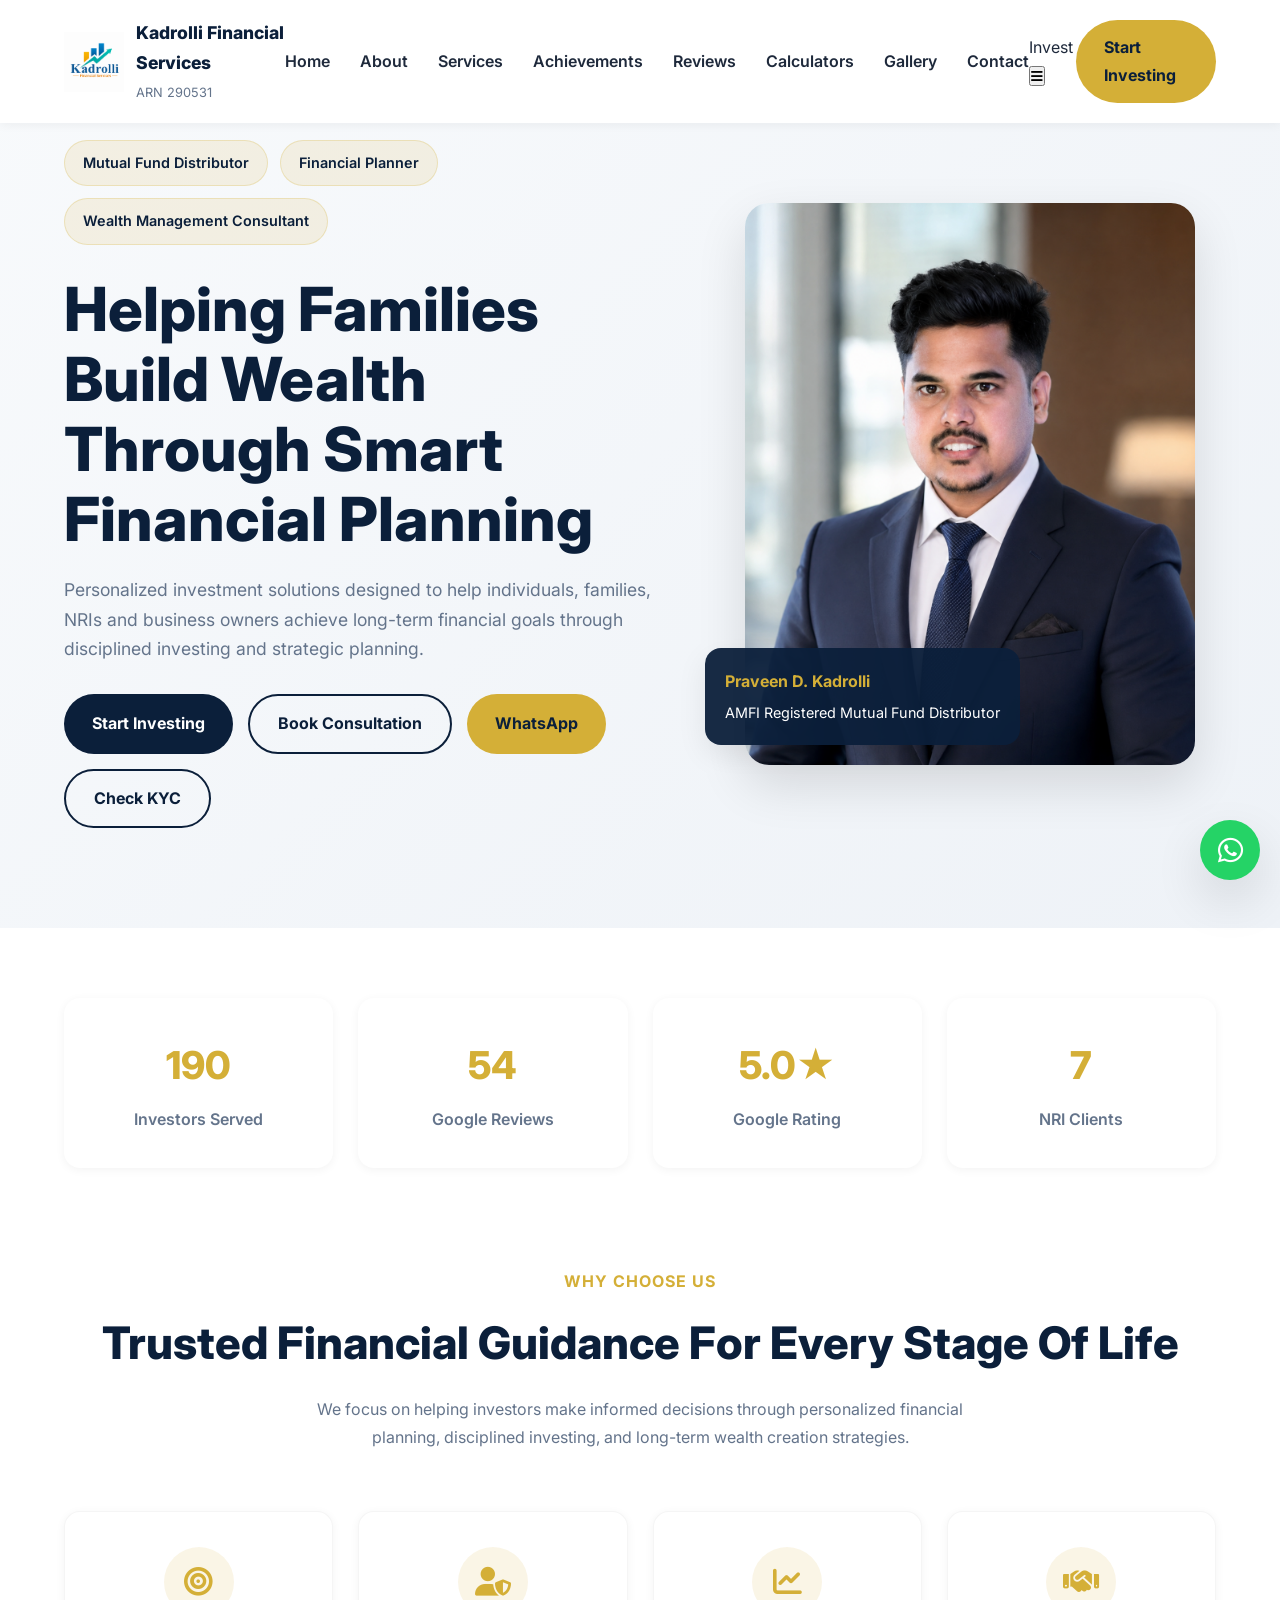
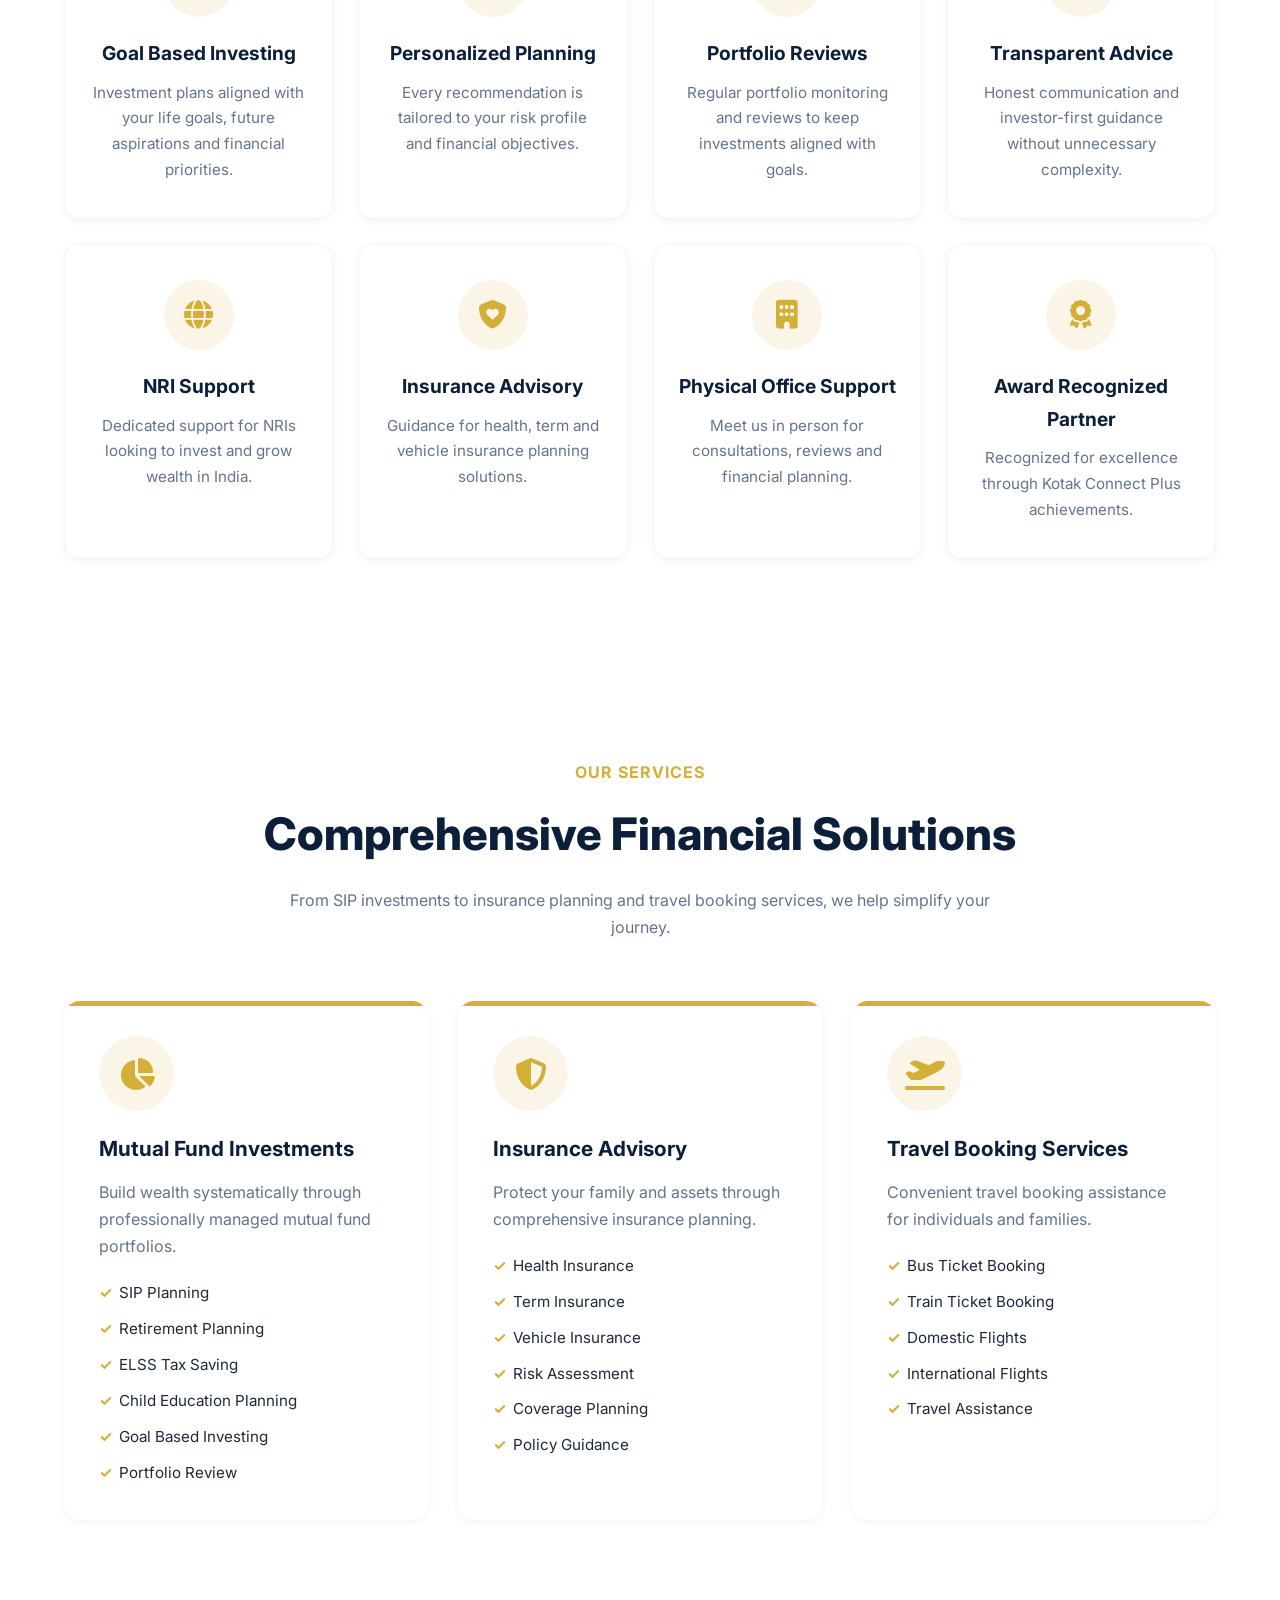
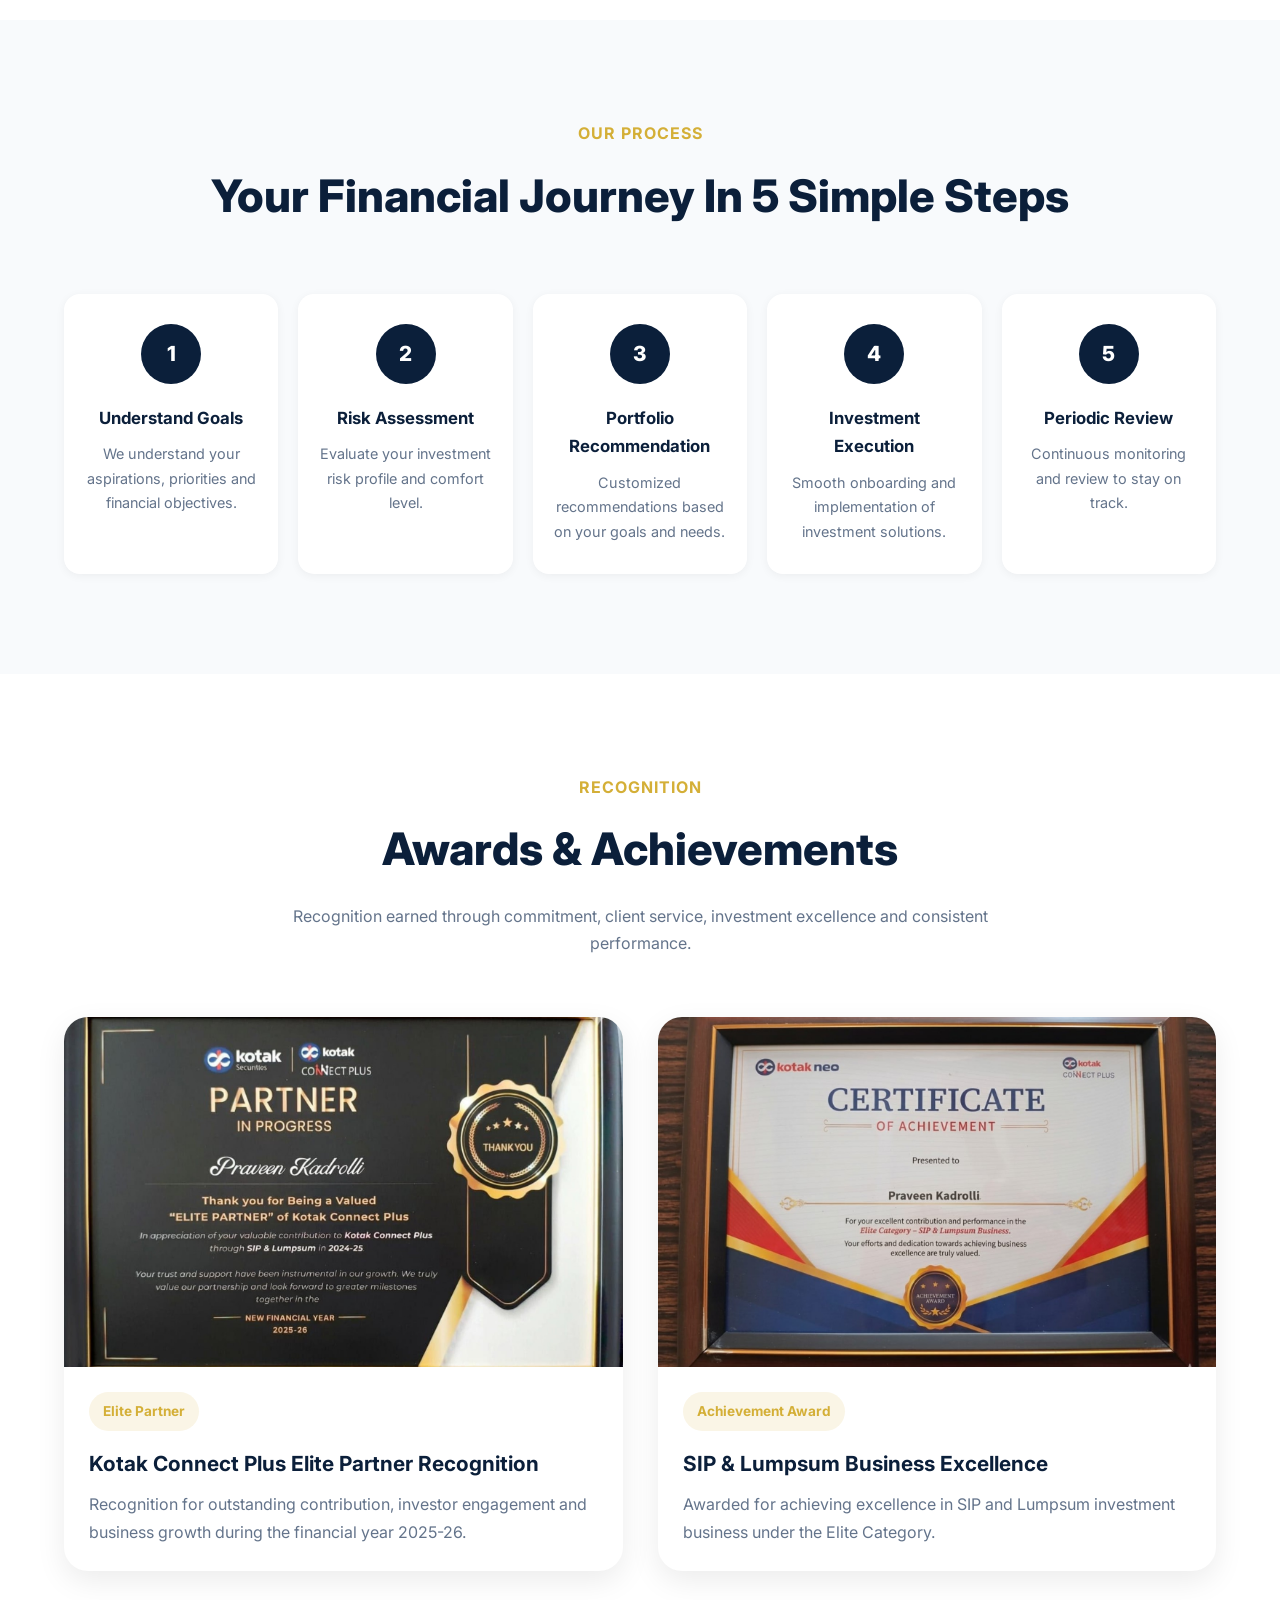
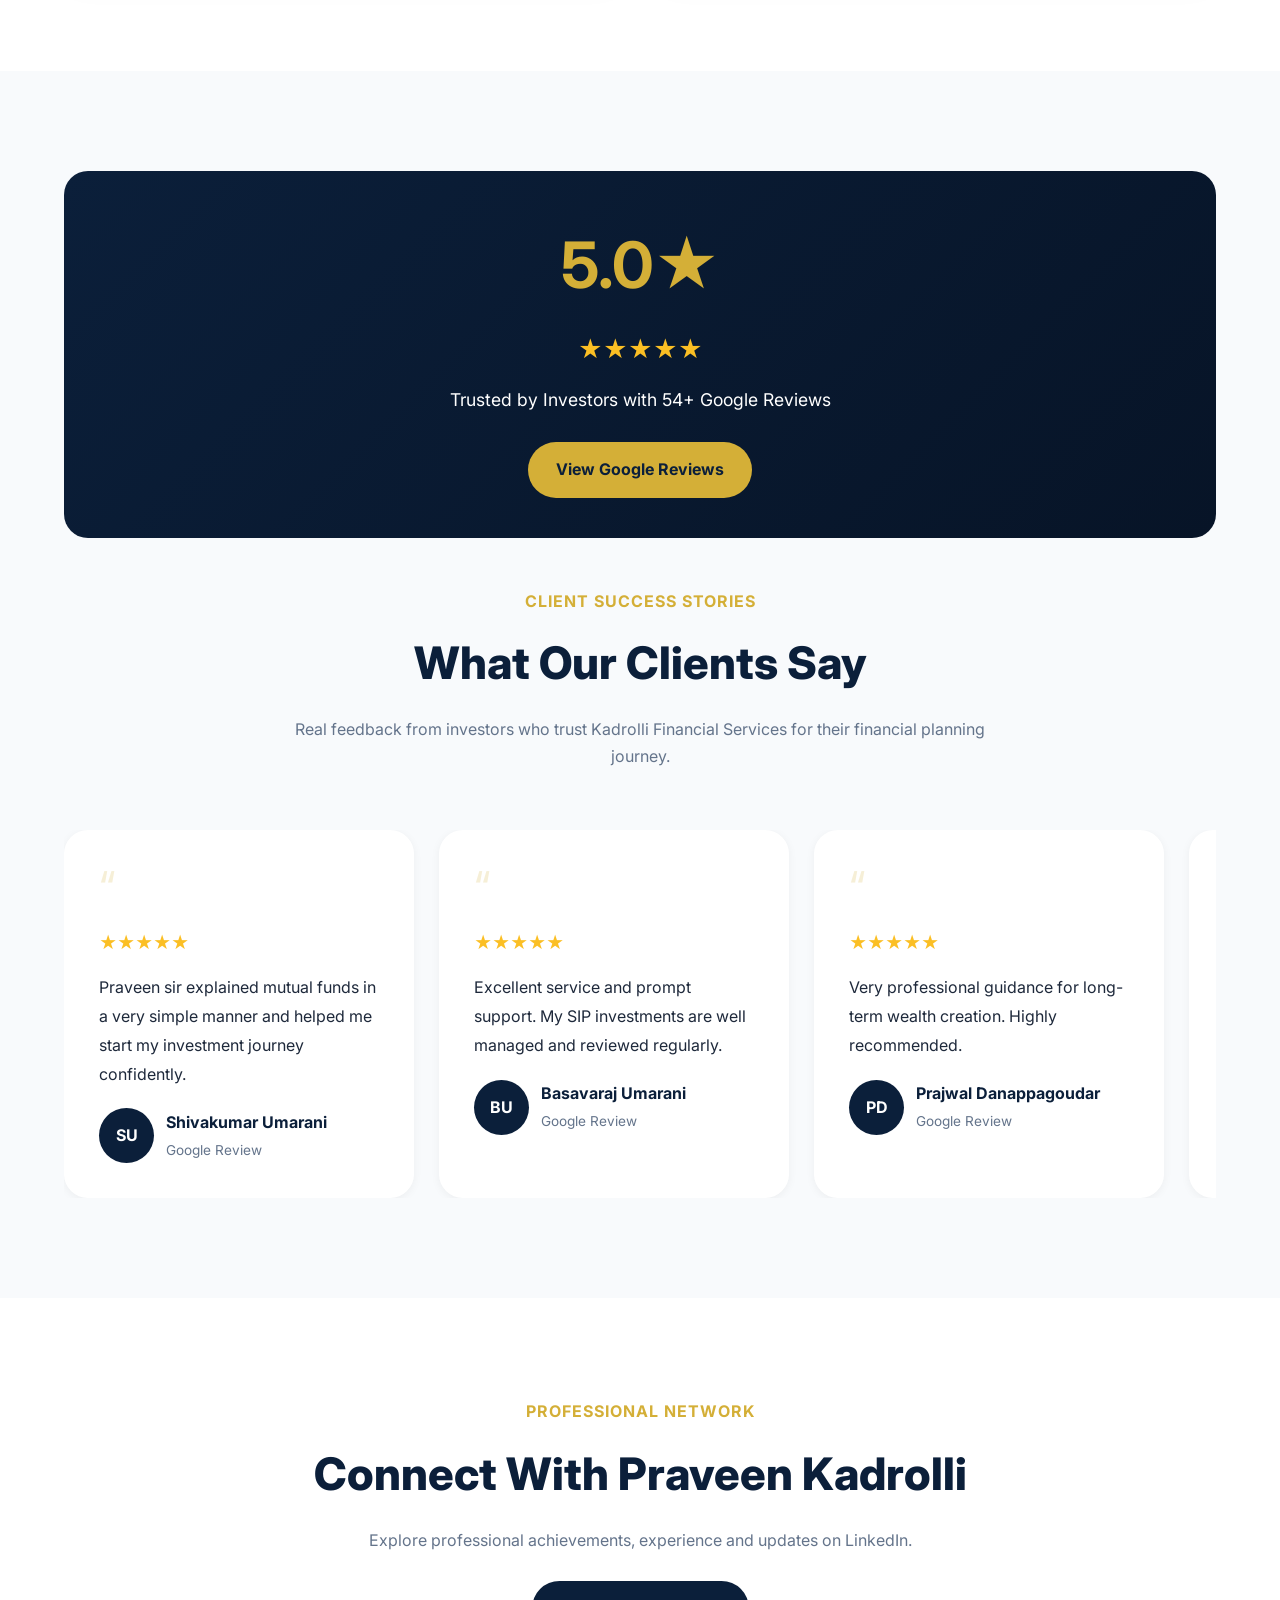
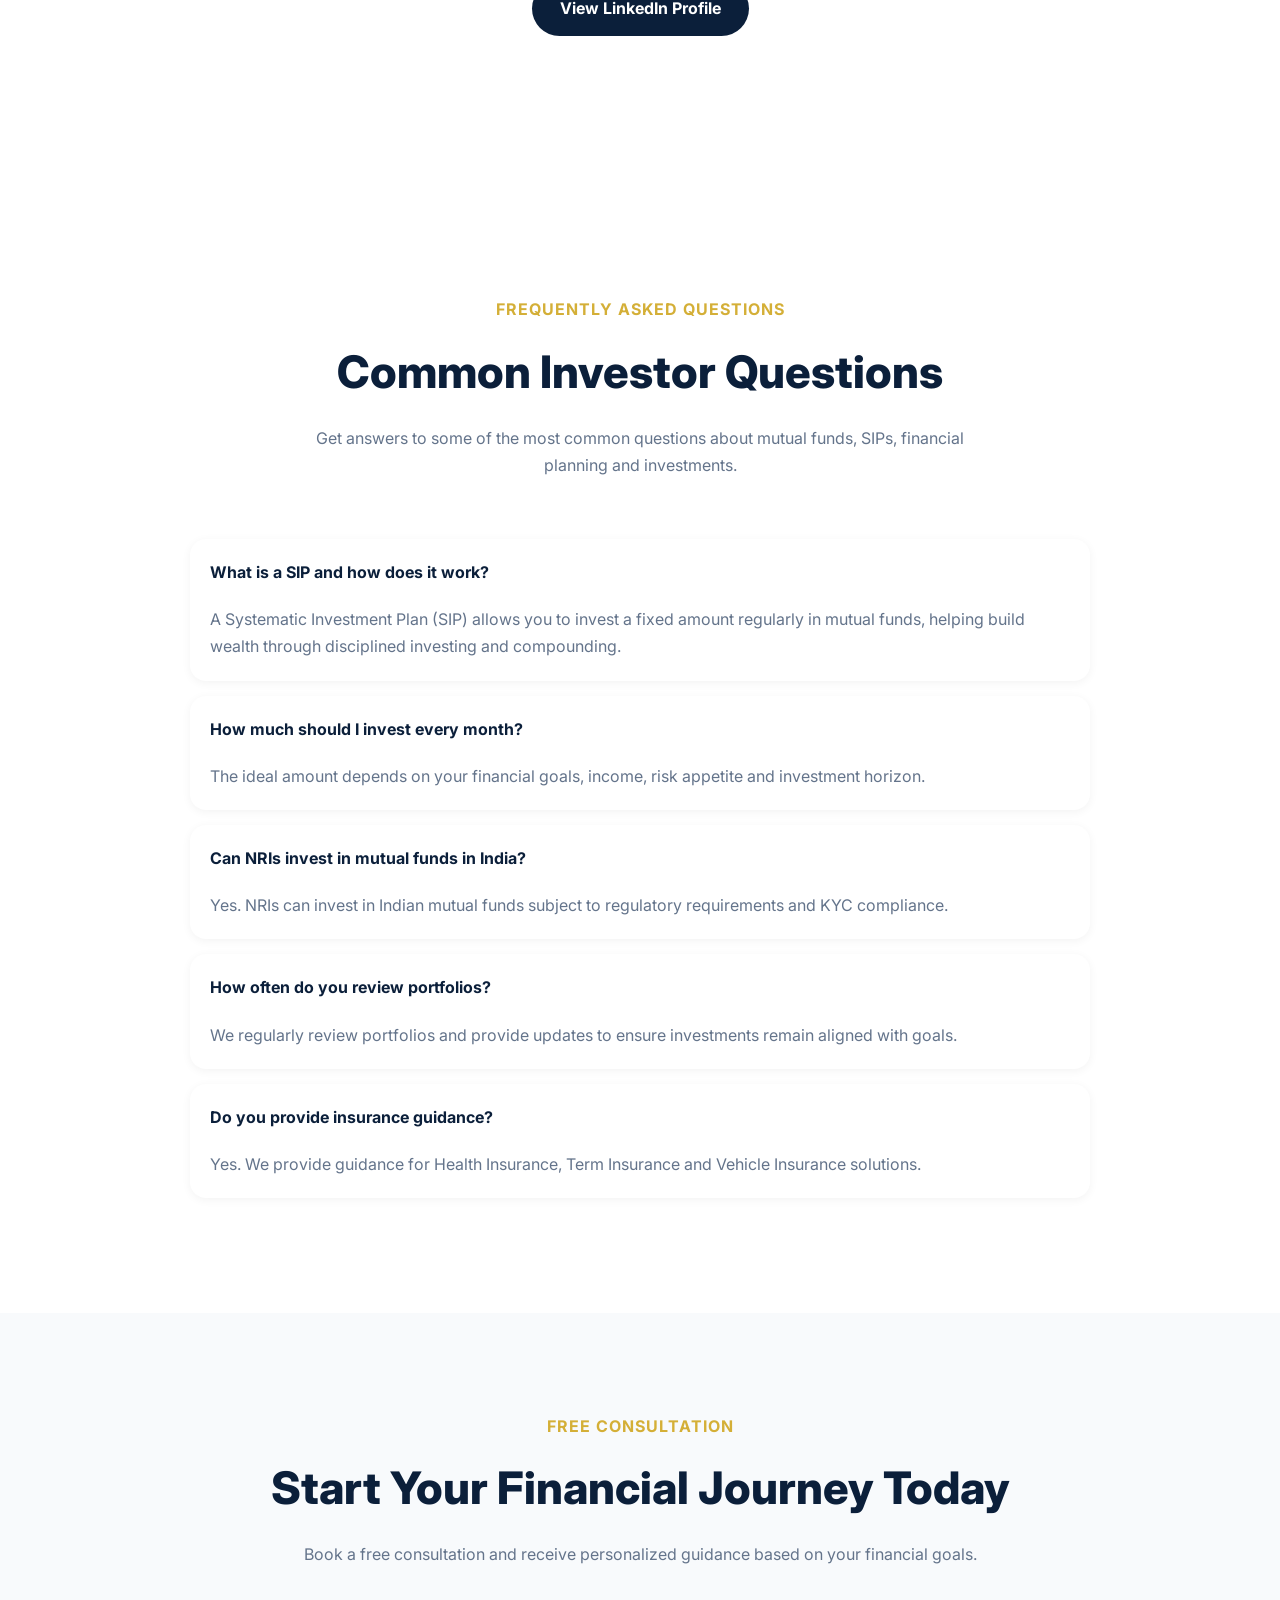
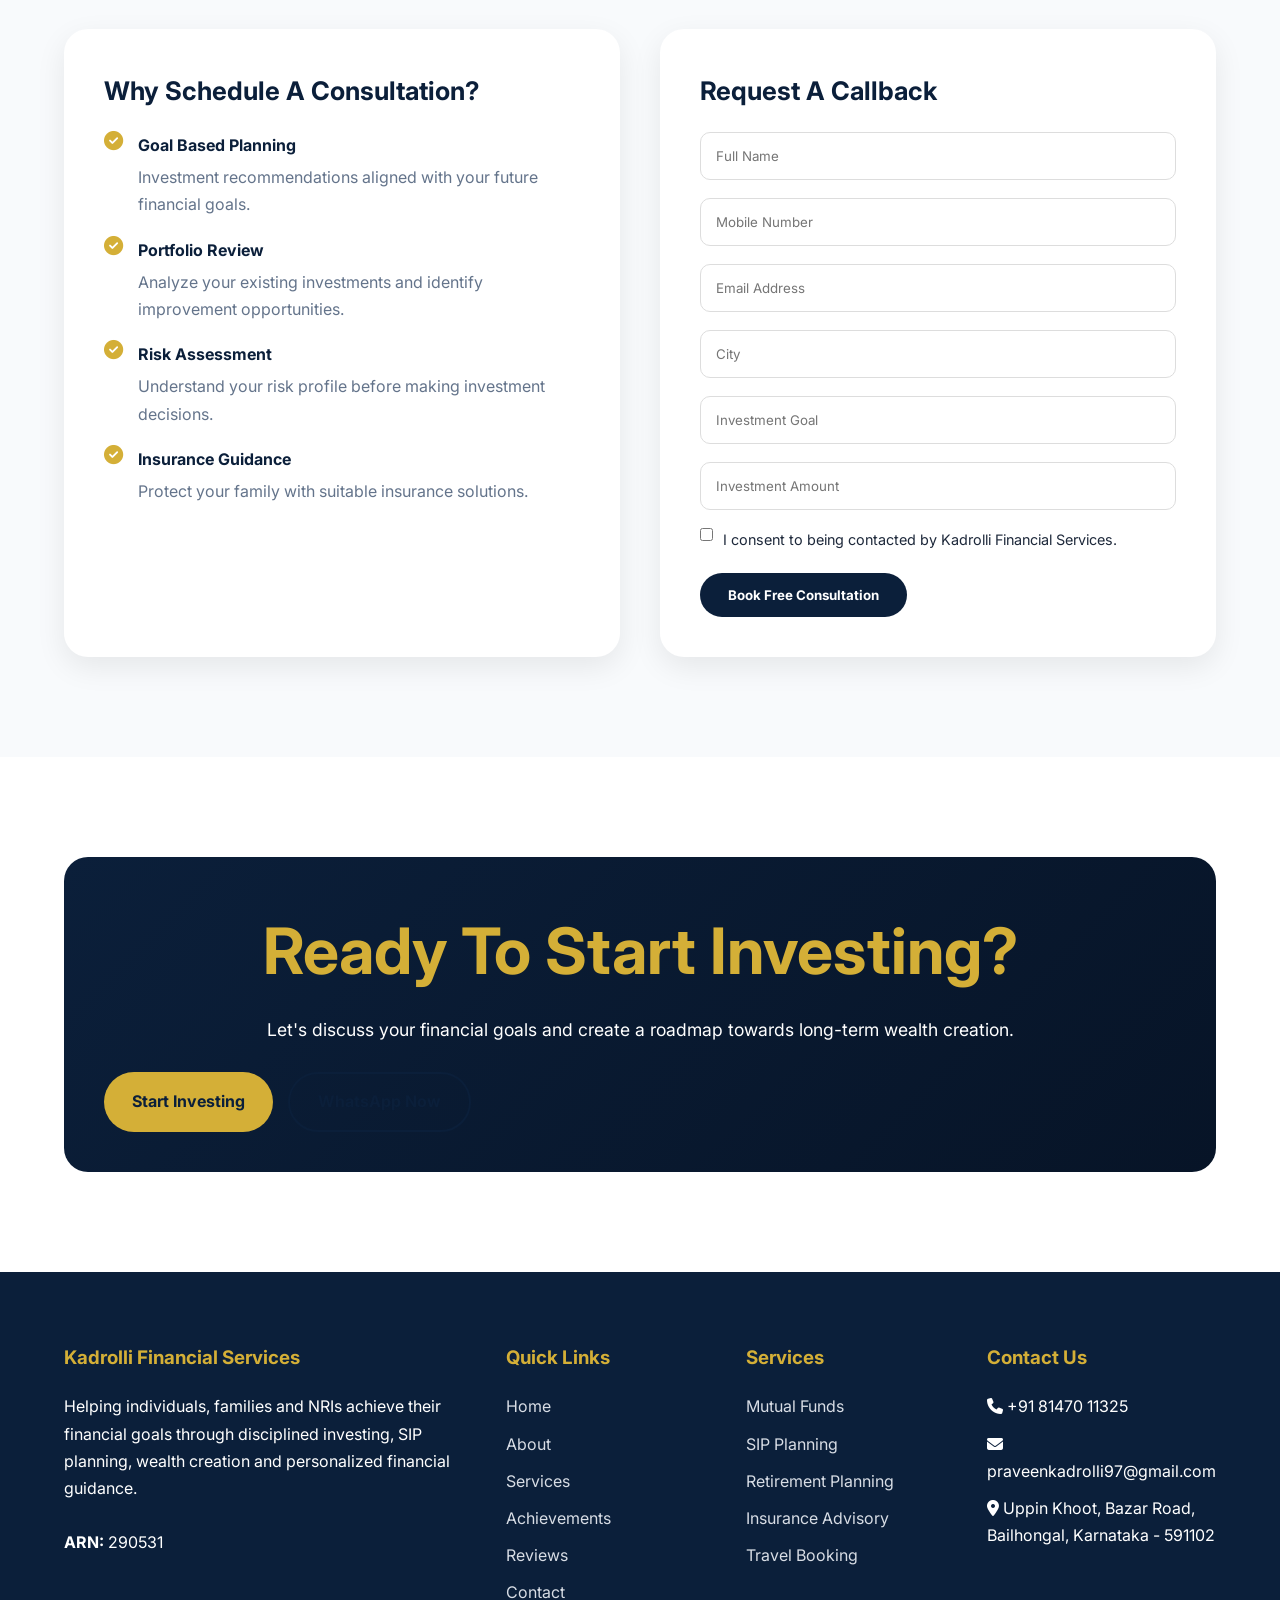
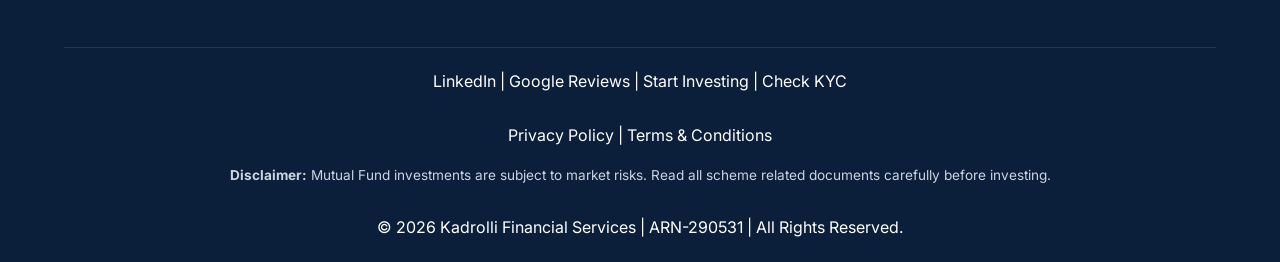
==== commit cdd7e668: "Update index.html" ====
--- a/index.html
+++ b/index.html
@@ -125,13 +125,32 @@
 
                 </ul>
 
-                <a href="https://connectplus.kotaksecurities.com/app/refer/BZ1FZG"
-                    target="_blank"
-                    class="btn btn-gold">
-
-                    Start Investing
-
-                </a>
+                <div class="mobile-actions">
+
+<a href="https://connectplus.kotaksecurities.com/app/refer/BZ1FZG"
+target="_blank"
+class="mobile-invest-btn-top">
+
+Invest
+
+</a>
+
+<button class="hamburger"
+id="hamburger">
+
+<i class="fas fa-bars"></i>
+
+</button>
+
+</div>
+
+<a href="https://connectplus.kotaksecurities.com/app/refer/BZ1FZG"
+target="_blank"
+class="btn btn-gold desktop-btn">
+
+Start Investing
+
+</a>
 
                 <div class="menu-toggle">
 
@@ -230,7 +249,7 @@
                         <h4>Praveen D. Kadrolli</h4>
 
                         <p>
-                            ARN Registered Mutual Fund Distributor
+                            AMFI Registered Mutual Fund Distributor
                         </p>
 
                     </div>
--- a/assets/style.css
+++ b/assets/style.css
@@ -1081,81 +1081,198 @@
 }
 
 }
-
-/* ==========================================
-   MOBILE
-========================================== */
-
-@media(max-width:768px){
+/* =====================================================
+MOBILE OPTIMIZATION - KADROLLI FINANCIAL SERVICES
+===================================================== */
+
+@media screen and (max-width: 992px){
+
+.navbar{
+flex-wrap:wrap;
+gap:15px;
+}
+
+.nav-links{
+width:100%;
+justify-content:center;
+flex-wrap:wrap;
+gap:15px;
+}
+
+.hero-wrapper{
+flex-direction:column;
+text-align:center;
+}
+
+.hero-content{
+max-width:100%;
+}
+
+.hero-image{
+order:-1;
+margin-bottom:30px;
+}
+
+.hero-buttons{
+justify-content:center;
+}
+
+.services-grid,
+.features-grid,
+.metrics-grid,
+.gallery-grid,
+.contact-grid,
+.footer-grid{
+grid-template-columns:repeat(2,1fr);
+gap:20px;
+}
+
+}
+
+@media screen and (max-width: 768px){
+
+.container{
+padding-left:20px;
+padding-right:20px;
+}
+
+.hero{
+padding-top:120px;
+padding-bottom:60px;
+}
+
+.hero h1{
+font-size:2rem;
+line-height:1.2;
+}
+
+.hero p{
+font-size:1rem;
+}
+
+.hero-buttons{
+flex-direction:column;
+gap:12px;
+}
+
+.hero-buttons .btn{
+width:100%;
+}
+
+.btn{
+width:100%;
+text-align:center;
+}
+
+.profile-badge-card{
+left:10px;
+right:10px;
+bottom:10px;
+padding:12px;
+}
+
+.profile-badge-name{
+font-size:.9rem;
+}
+
+.profile-badge-title{
+font-size:.75rem;
+}
+
+.services-grid,
+.features-grid,
+.metrics-grid,
+.gallery-grid,
+.contact-grid,
+.footer-grid{
+grid-template-columns:1fr;
+}
+
+.nav-links{
+display:flex;
+flex-direction:column;
+width:100%;
+gap:12px;
+padding-top:15px;
+}
+
+.nav-links li{
+width:100%;
+text-align:center;
+}
 
 .section{
-    padding:70px 0;
-}
-
-.hero-content h1{
-    font-size:2.3rem;
+padding:60px 0;
+}
+
+.contact-card,
+.service-card,
+.feature-card,
+.testimonial-card{
+padding:20px;
+}
+
+iframe{
+height:700px;
+}
+
+}
+
+@media screen and (max-width:576px){
+
+.hero h1{
+font-size:1.8rem;
+}
+
+.hero-badges{
+flex-wrap:wrap;
+justify-content:center;
+}
+
+.hero-badges span{
+font-size:.75rem;
 }
 
 .section-title h2{
-    font-size:2rem;
-}
-
-.nav-links{
-    display:none;
-}
-
-.menu-toggle{
-    display:block;
-}
-
-.metrics-grid,
-.features-grid,
-.services-grid,
-.process-grid,
-.gallery-grid,
-.office-grid{
-    grid-template-columns:1fr;
+font-size:1.7rem;
+}
+
+.profile-photo-wrap{
+aspect-ratio:3/4;
+}
+
+.footer{
+text-align:center;
 }
 
 .footer-grid{
-    grid-template-columns:1fr;
-}
-
-.hero-buttons{
-    flex-direction:column;
+gap:30px;
+}
+
+}
+
+@media screen and (max-width:420px){
+
+.hero h1{
+font-size:1.6rem;
+}
+
+.hero p{
+font-size:.95rem;
+}
+
+.section-title h2{
+font-size:1.5rem;
 }
 
 .btn{
-    width:100%;
-}
-
-.testimonial-card{
-    min-width:100%;
-}
-
-.hero-card{
-    position:static;
-    margin-top:20px;
-}
-
-}
-
-/* ==========================================
-   SMALL MOBILE
-========================================== */
-
-@media(max-width:480px){
-
-.hero-content h1{
-    font-size:2rem;
-}
-
-.metric-card h3{
-    font-size:1.8rem;
-}
-
-.section-title h2{
-    font-size:1.8rem;
-}
-
-}
+padding:14px;
+font-size:14px;
+}
+
+.profile-badge-card{
+padding:10px;
+}
+
+}
+
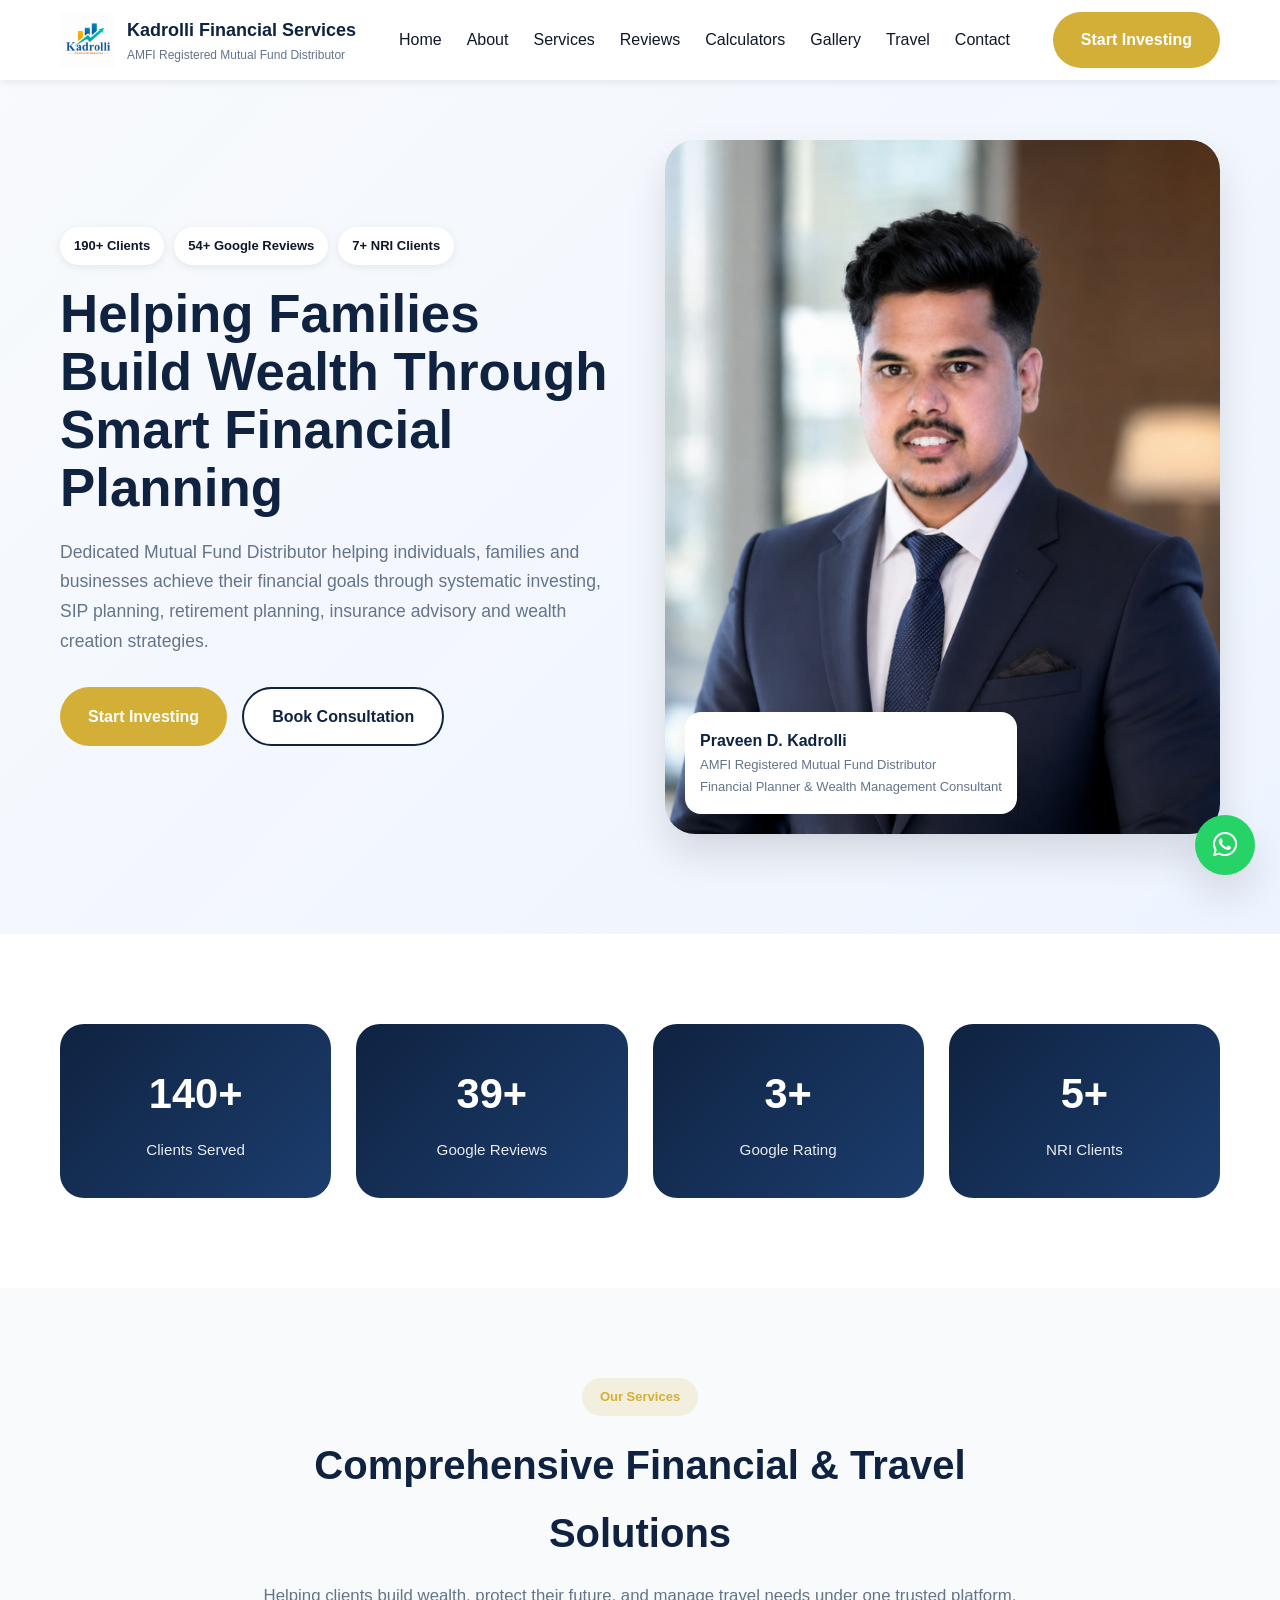
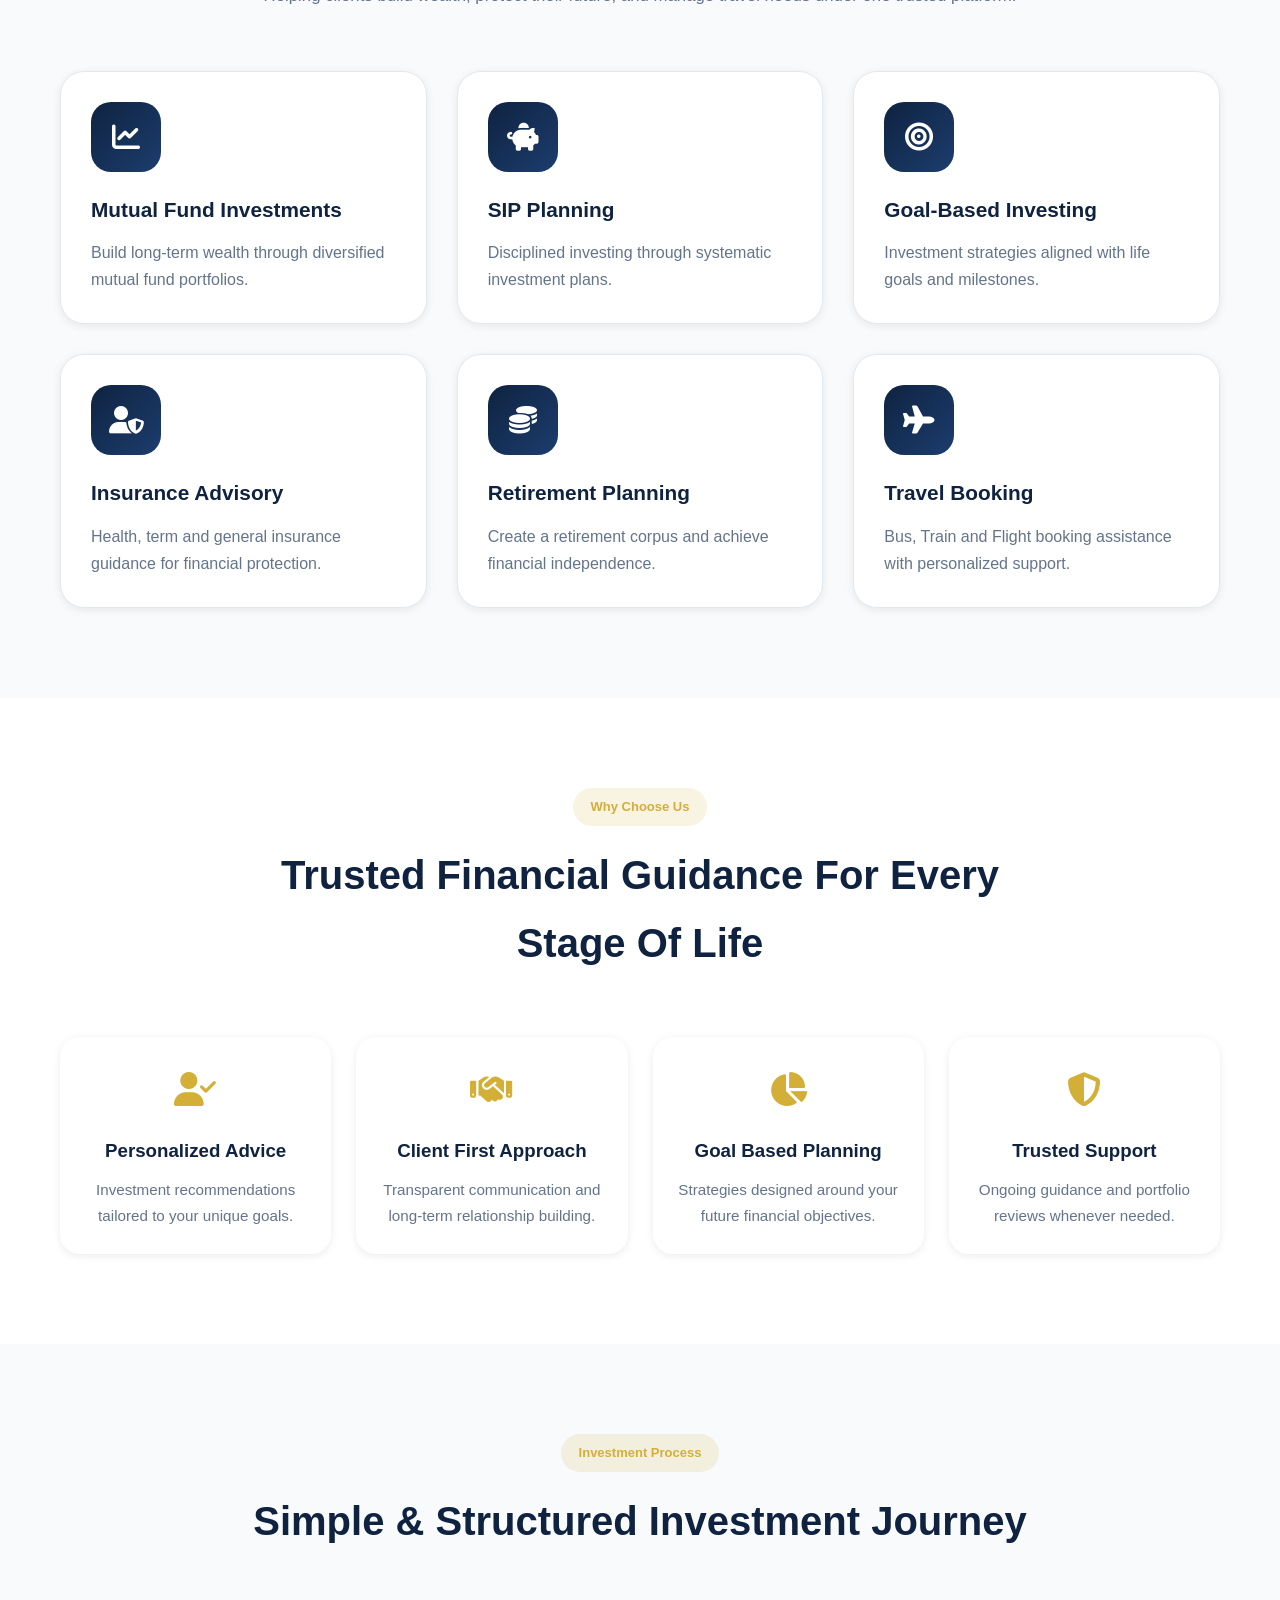
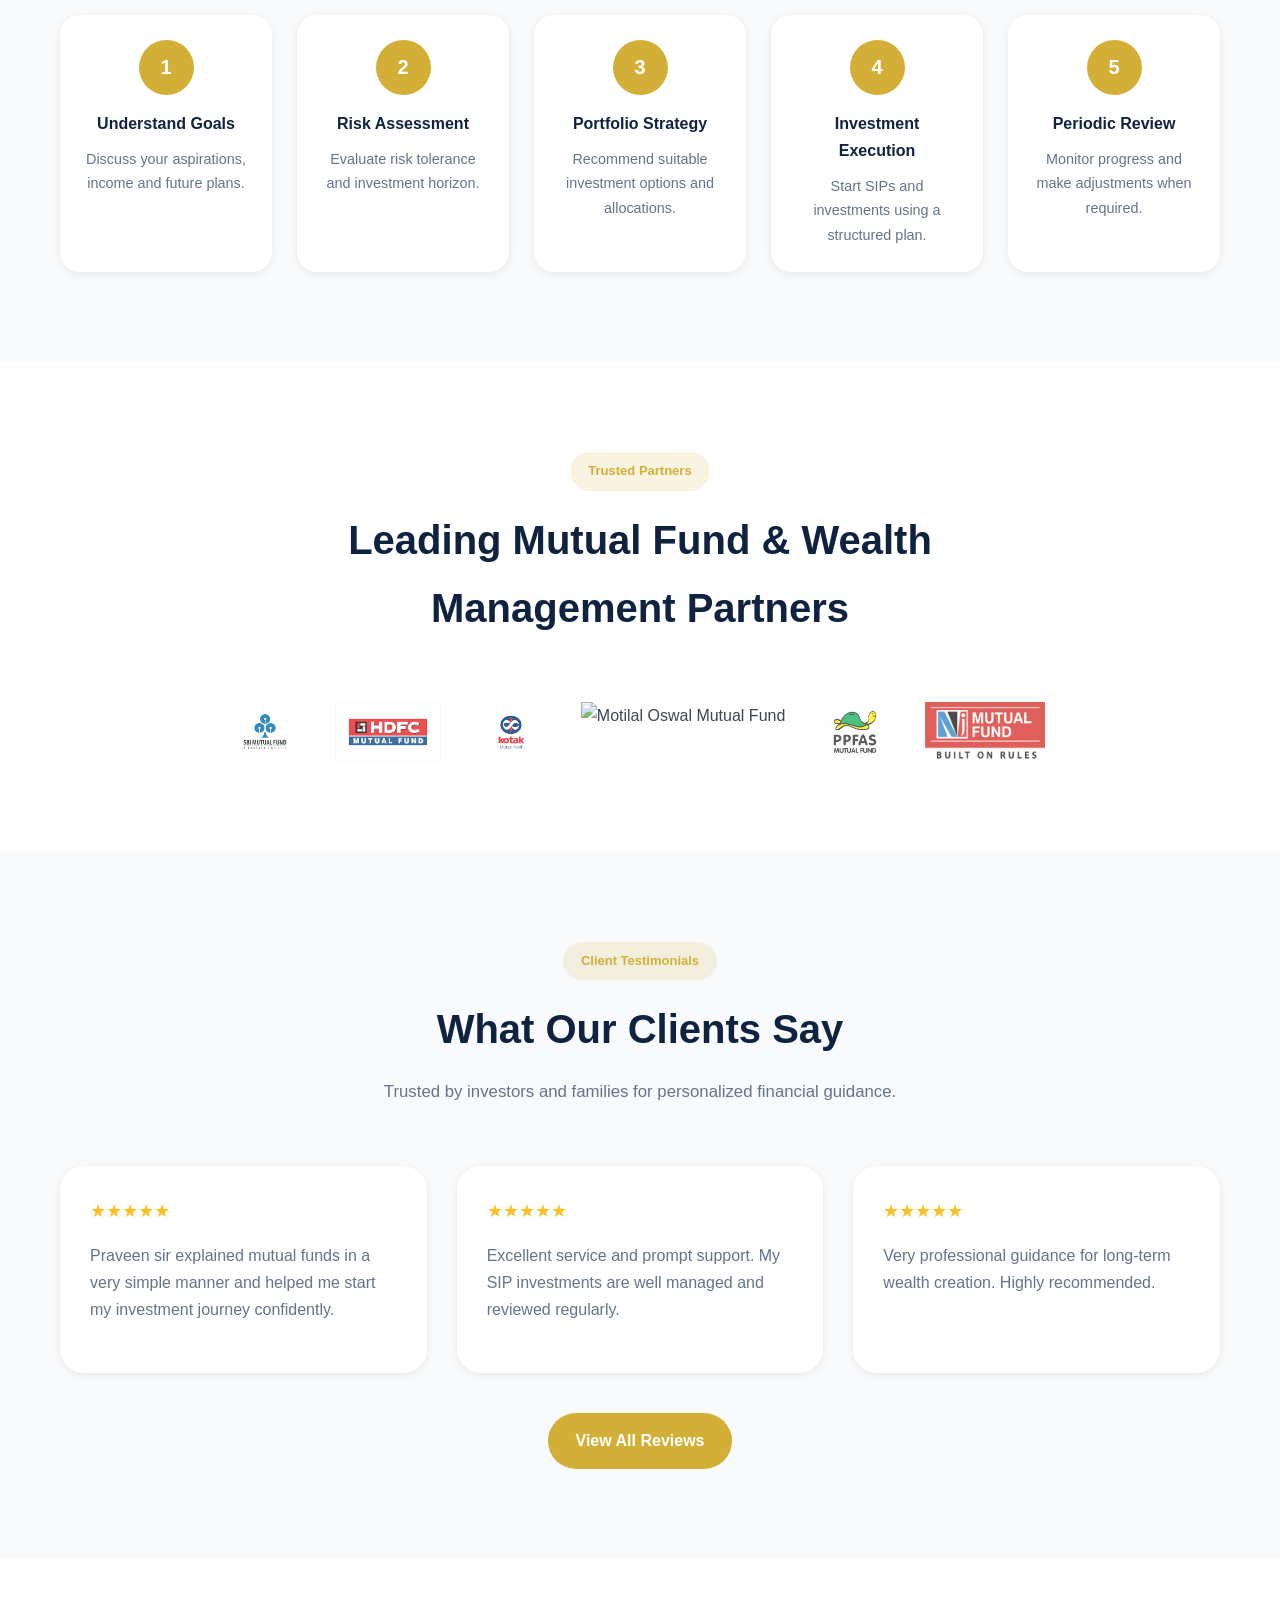
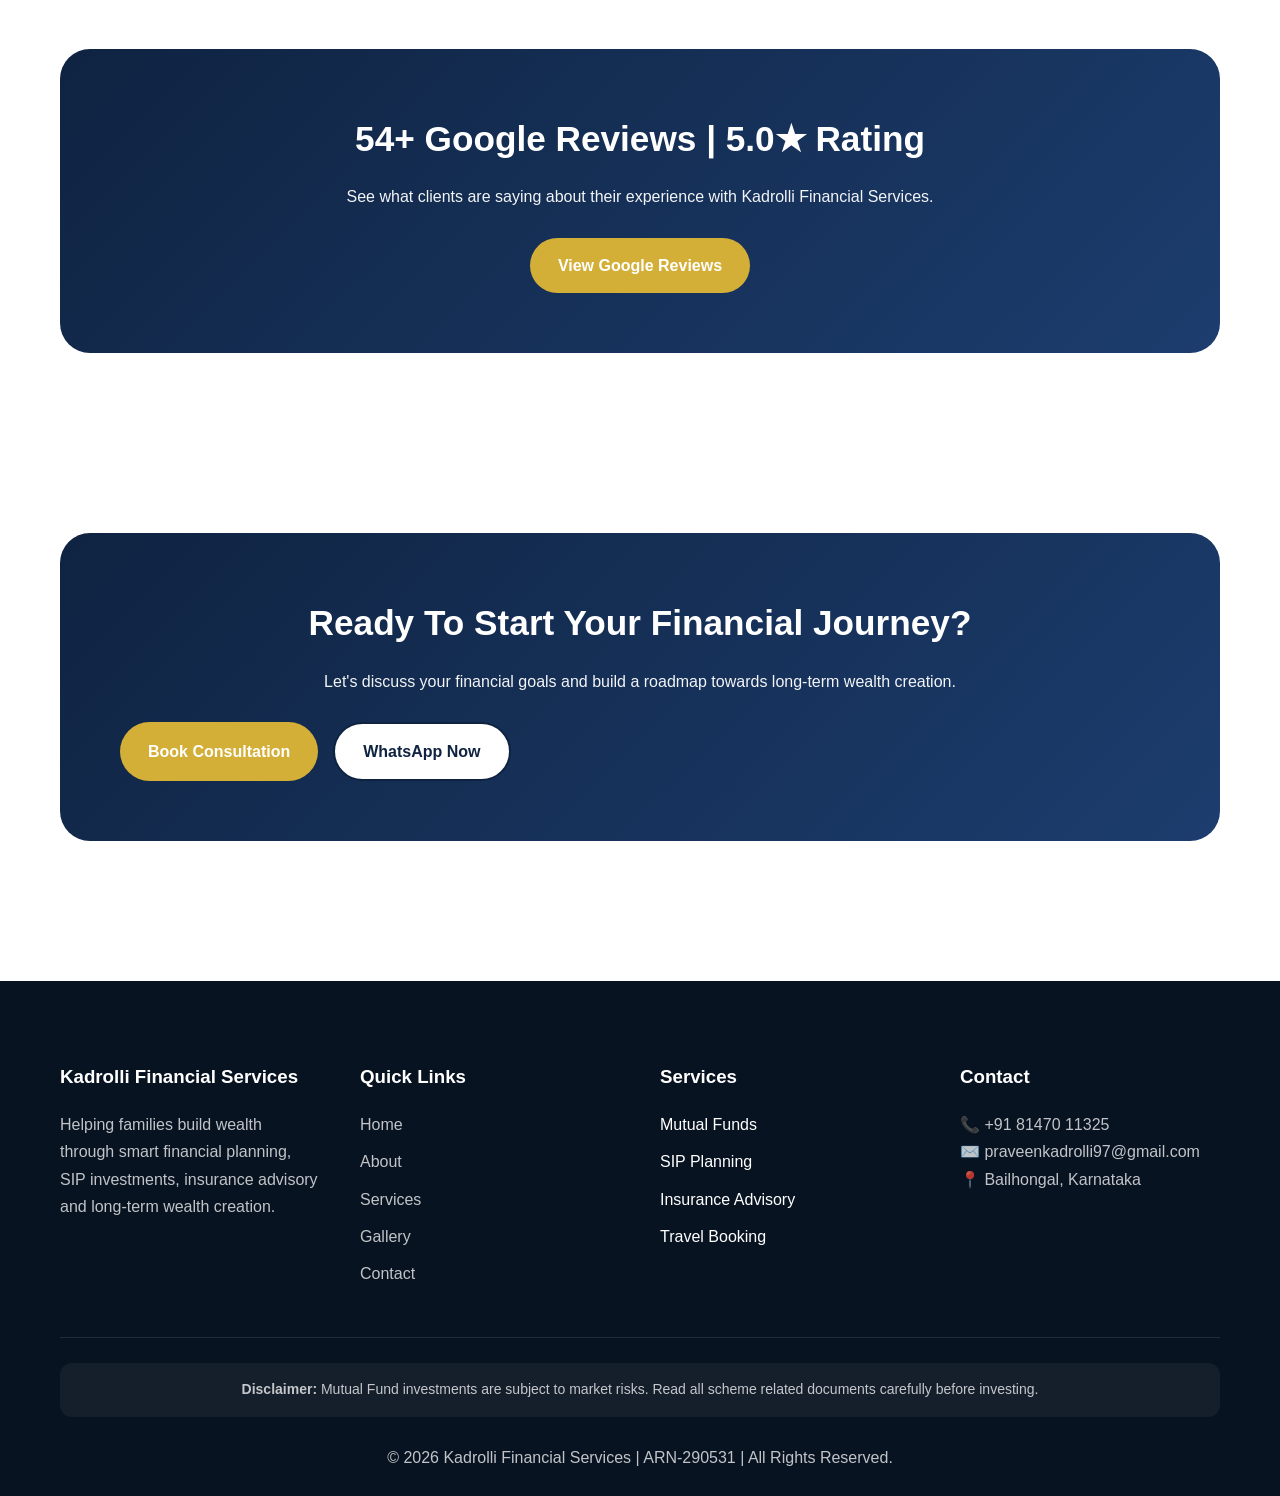
==== commit 8bec4853: "Update index.html" ====
--- a/index.html
+++ b/index.html
@@ -3,129 +3,66 @@
 
 <head>
 
-    <meta charset="UTF-8">
-    <meta name="viewport" content="width=device-width, initial-scale=1.0">
-
-    <title>
-        Praveen D. Kadrolli | Mutual Fund Distributor | Kadrolli Financial Services
-    </title>
-
-    <meta name="description"
-        content="Kadrolli Financial Services helps individuals and families achieve their financial goals through SIPs, Mutual Funds, Retirement Planning, Wealth Creation, Insurance Advisory and Personalized Financial Planning.">
-
-    <meta name="keywords"
-        content="Mutual Fund Distributor, SIP Planning, Financial Planner, Wealth Management, Retirement Planning, ELSS, Insurance Advisor, Bailhongal, Karnataka">
-
-    <meta name="author" content="Praveen D. Kadrolli">
-
-    <!-- Open Graph -->
-
-    <meta property="og:title"
-        content="Kadrolli Financial Services | Mutual Fund Distributor">
-
-    <meta property="og:description"
-        content="Helping Families Build Wealth Through Smart Financial Planning">
-
-    <meta property="og:image"
-        content="assets/profile.png">
-
-    <meta property="og:type"
-        content="website">
-
-    <!-- Twitter Card -->
-
-    <meta name="twitter:card" content="summary_large_image">
-
-    <meta name="twitter:title"
-        content="Kadrolli Financial Services">
-
-    <meta name="twitter:description"
-        content="Helping Families Build Wealth Through Smart Financial Planning">
-
-    <!-- Favicon -->
-
-    <link rel="icon" href="assets/logo.png">
-
-    <!-- Font Awesome -->
-
-    <link rel="stylesheet"
-        href="https://cdnjs.cloudflare.com/ajax/libs/font-awesome/6.5.1/css/all.min.css">
-
-    <!-- CSS -->
-
-    <link rel="stylesheet" href="assets/style.css">
-
-    <!-- Local Business Schema -->
-
-    <script type="application/ld+json">
-{
-"@context":"https://schema.org",
-"@type":"FinancialService",
-"name":"Kadrolli Financial Services",
-"image":"assets/logo.png",
-"telephone":"+918147011325",
-"email":"praveenkadrolli97@gmail.com",
-"address":{
-"@type":"PostalAddress",
-"streetAddress":"Uppin Khoot, Bazar Road",
-"addressLocality":"Bailhongal",
-"addressRegion":"Karnataka",
-"postalCode":"591102",
-"addressCountry":"IN"
-},
-"url":"https://ak357-r.github.io/kadrolli-financial-services/",
-"founder":"Praveen D. Kadrolli"
-}
-</script>
+<meta charset="UTF-8">
+
+<meta name="viewport"
+content="width=device-width, initial-scale=1.0">
+
+<title>
+Praveen D. Kadrolli | Mutual Fund Distributor | Kadrolli Financial Services
+</title>
+
+<meta name="description"
+content="AMFI Registered Mutual Fund Distributor helping families achieve financial goals through SIPs, Mutual Funds, Insurance Planning, Wealth Creation and Financial Planning.">
+
+<meta name="keywords"
+content="Mutual Funds, SIP, Financial Planner, Wealth Management, Insurance, Investment Advisor">
+
+<meta name="author"
+content="Praveen D. Kadrolli">
+
+<link rel="icon"
+href="assets/logo.png">
+
+<link rel="stylesheet"
+href="https://cdnjs.cloudflare.com/ajax/libs/font-awesome/6.5.1/css/all.min.css">
+
+<link rel="stylesheet"
+href="assets/style.css">
 
 </head>
 
 <body>
 
-    <!-- HEADER -->
-
-    <header class="header">
-
-        <div class="container">
-
-            <nav class="navbar">
-
-                <a href="index.html" class="logo">
-
-                    <img src="assets/logo.png"
-                        alt="Kadrolli Financial Services Logo">
-
-                    <div class="logo-text">
-
-                        <h3>Kadrolli Financial Services</h3>
-
-                        <span>ARN 290531</span>
-
-                    </div>
-
-                </a>
-
-                <ul class="nav-links">
-
-                    <li><a href="index.html">Home</a></li>
-
-                    <li><a href="about.html">About</a></li>
-
-                    <li><a href="services.html">Services</a></li>
-
-                    <li><a href="achievements.html">Achievements</a></li>
-
-                    <li><a href="reviews.html">Reviews</a></li>
-
-                    <li><a href="calculators.html">Calculators</a></li>
-
-                    <li><a href="gallery.html">Gallery</a></li>
-
-                    <li><a href="contact.html">Contact</a></li>
-
-                </ul>
-
-                <div class="mobile-actions">
+<!-- HEADER -->
+
+<header class="header">
+
+<div class="container">
+
+<nav class="navbar">
+
+<a href="index.html"
+class="logo">
+
+<img src="assets/logo.png"
+alt="Kadrolli Financial Services">
+
+<div class="logo-text">
+
+<h3>
+Kadrolli Financial Services
+</h3>
+
+<span>
+AMFI Registered Mutual Fund Distributor
+</span>
+
+</div>
+
+</a>
+
+<div class="mobile-actions">
 
 <a href="https://connectplus.kotaksecurities.com/app/refer/BZ1FZG"
 target="_blank"
@@ -144,6 +81,43 @@
 
 </div>
 
+<ul class="nav-links"
+id="navLinks">
+
+<li>
+<a href="index.html">Home</a>
+</li>
+
+<li>
+<a href="about.html">About</a>
+</li>
+
+<li>
+<a href="services.html">Services</a>
+</li>
+
+<li>
+<a href="reviews.html">Reviews</a>
+</li>
+
+<li>
+<a href="calculators.html">Calculators</a>
+</li>
+
+<li>
+<a href="gallery.html">Gallery</a>
+</li>
+
+<li>
+<a href="travel-booking.html">Travel</a>
+</li>
+
+<li>
+<a href="contact.html">Contact</a>
+</li>
+
+</ul>
+
 <a href="https://connectplus.kotaksecurities.com/app/refer/BZ1FZG"
 target="_blank"
 class="btn btn-gold desktop-btn">
@@ -152,1627 +126,953 @@
 
 </a>
 
-                <div class="menu-toggle">
-
-                    <i class="fas fa-bars"></i>
-
-                </div>
-
-            </nav>
-
-        </div>
-
-    </header>
-
-    <!-- HERO SECTION -->
-
-    <section class="hero">
-
-        <div class="container">
-
-            <div class="hero-wrapper">
-
-                <!-- LEFT -->
-
-                <div class="hero-content fade-up">
-
-                    <div class="hero-badges">
-
-                        <span>Mutual Fund Distributor</span>
-
-                        <span>Financial Planner</span>
-
-                        <span>Wealth Management Consultant</span>
-
-                    </div>
-
-                    <h1>
-
-                        Helping Families Build Wealth Through Smart Financial Planning
-
-                    </h1>
-
-                    <p>
-
-                        Personalized investment solutions designed to help individuals,
-                        families, NRIs and business owners achieve long-term financial
-                        goals through disciplined investing and strategic planning.
-
-                    </p>
-
-                    <div class="hero-buttons">
-
-                        <a href="https://connectplus.kotaksecurities.com/app/refer/BZ1FZG"
-                            target="_blank"
-                            class="btn btn-primary">
-
-                            Start Investing
-
-                        </a>
-
-                        <a href="contact.html"
-                            class="btn btn-outline">
-
-                            Book Consultation
-
-                        </a>
-
-                        <a href="https://wa.me/918147011325?text=Hello%20I%20would%20like%20to%20know%20more%20about%20your%20financial%20services."
-                            target="_blank"
-                            class="btn btn-gold">
-
-                            WhatsApp
-
-                        </a>
-
-                        <a href="https://www.cvlkra.com/"
-                            target="_blank"
-                            class="btn btn-outline">
-
-                            Check KYC
-
-                        </a>
-
-                    </div>
-
-                </div>
-
-                <!-- RIGHT -->
-
-                <div class="hero-image float">
-
-                    <img src="assets/profile.png"
-                        alt="Praveen D. Kadrolli">
-
-                    <div class="hero-card">
-
-                        <h4>Praveen D. Kadrolli</h4>
-
-                        <p>
-                            AMFI Registered Mutual Fund Distributor
-                        </p>
-
-                    </div>
-
-                </div>
-
-            </div>
-
-        </div>
-
-    </section>
-
-    <!-- TRUST METRICS -->
-
-    <section class="metrics">
-
-        <div class="container">
-
-            <div class="metrics-grid">
-
-                <div class="metric-card">
-
-                    <h3 class="counter"
-                        data-target="190">0</h3>
-
-                    <p>Investors Served</p>
-
-                </div>
-
-                <div class="metric-card">
-
-                    <h3 class="counter"
-                        data-target="54">0</h3>
-
-                    <p>Google Reviews</p>
-
-                </div>
-
-                <div class="metric-card">
-
-                    <h3>5.0★</h3>
-
-                    <p>Google Rating</p>
-
-                </div>
-
-                <div class="metric-card">
-
-                    <h3 class="counter"
-                        data-target="7">0</h3>
-
-                    <p>NRI Clients</p>
-
-                </div>
-
-            </div>
-
-        </div>
-
-    </section>
-
-      <!-- WHY CHOOSE US -->
-
-    <section class="section">
-
-        <div class="container">
-
-            <div class="section-title">
-
-                <span>Why Choose Us</span>
-
-                <h2>Trusted Financial Guidance For Every Stage Of Life</h2>
-
-                <p>
-                    We focus on helping investors make informed decisions through
-                    personalized financial planning, disciplined investing, and
-                    long-term wealth creation strategies.
-                </p>
-
-            </div>
-
-            <div class="features-grid">
-
-                <div class="feature-card">
-
-                    <div class="feature-icon">
-                        <i class="fas fa-bullseye"></i>
-                    </div>
-
-                    <h3>Goal Based Investing</h3>
-
-                    <p>
-                        Investment plans aligned with your life goals,
-                        future aspirations and financial priorities.
-                    </p>
-
-                </div>
-
-                <div class="feature-card">
-
-                    <div class="feature-icon">
-                        <i class="fas fa-user-shield"></i>
-                    </div>
-
-                    <h3>Personalized Planning</h3>
-
-                    <p>
-                        Every recommendation is tailored to your
-                        risk profile and financial objectives.
-                    </p>
-
-                </div>
-
-                <div class="feature-card">
-
-                    <div class="feature-icon">
-                        <i class="fas fa-chart-line"></i>
-                    </div>
-
-                    <h3>Portfolio Reviews</h3>
-
-                    <p>
-                        Regular portfolio monitoring and reviews
-                        to keep investments aligned with goals.
-                    </p>
-
-                </div>
-
-                <div class="feature-card">
-
-                    <div class="feature-icon">
-                        <i class="fas fa-handshake"></i>
-                    </div>
-
-                    <h3>Transparent Advice</h3>
-
-                    <p>
-                        Honest communication and investor-first
-                        guidance without unnecessary complexity.
-                    </p>
-
-                </div>
-
-                <div class="feature-card">
-
-                    <div class="feature-icon">
-                        <i class="fas fa-globe"></i>
-                    </div>
-
-                    <h3>NRI Support</h3>
-
-                    <p>
-                        Dedicated support for NRIs looking to
-                        invest and grow wealth in India.
-                    </p>
-
-                </div>
-
-                <div class="feature-card">
-
-                    <div class="feature-icon">
-                        <i class="fas fa-shield-heart"></i>
-                    </div>
-
-                    <h3>Insurance Advisory</h3>
-
-                    <p>
-                        Guidance for health, term and vehicle
-                        insurance planning solutions.
-                    </p>
-
-                </div>
-
-                <div class="feature-card">
-
-                    <div class="feature-icon">
-                        <i class="fas fa-building"></i>
-                    </div>
-
-                    <h3>Physical Office Support</h3>
-
-                    <p>
-                        Meet us in person for consultations,
-                        reviews and financial planning.
-                    </p>
-
-                </div>
-
-                <div class="feature-card">
-
-                    <div class="feature-icon">
-                        <i class="fas fa-award"></i>
-                    </div>
-
-                    <h3>Award Recognized Partner</h3>
-
-                    <p>
-                        Recognized for excellence through
-                        Kotak Connect Plus achievements.
-                    </p>
-
-                </div>
-
-            </div>
-
-        </div>
-
-    </section>
-
-    <!-- SERVICES OVERVIEW -->
-
-    <section class="section">
-
-        <div class="container">
-
-            <div class="section-title">
-
-                <span>Our Services</span>
-
-                <h2>Comprehensive Financial Solutions</h2>
-
-                <p>
-                    From SIP investments to insurance planning and
-                    travel booking services, we help simplify your journey.
-                </p>
-
-            </div>
-
-            <div class="services-grid">
-
-                <!-- Mutual Funds -->
-
-                <div class="service-card">
-
-                    <div class="service-icon">
-
-                        <i class="fas fa-chart-pie"></i>
-
-                    </div>
-
-                    <h3>Mutual Fund Investments</h3>
-
-                    <p>
-                        Build wealth systematically through professionally
-                        managed mutual fund portfolios.
-                    </p>
-
-                    <ul>
-
-                        <li>SIP Planning</li>
-
-                        <li>Retirement Planning</li>
-
-                        <li>ELSS Tax Saving</li>
-
-                        <li>Child Education Planning</li>
-
-                        <li>Goal Based Investing</li>
-
-                        <li>Portfolio Review</li>
-
-                    </ul>
-
-                </div>
-
-                <!-- Insurance -->
-
-                <div class="service-card">
-
-                    <div class="service-icon">
-
-                        <i class="fas fa-shield-alt"></i>
-
-                    </div>
-
-                    <h3>Insurance Advisory</h3>
-
-                    <p>
-                        Protect your family and assets through
-                        comprehensive insurance planning.
-                    </p>
-
-                    <ul>
-
-                        <li>Health Insurance</li>
-
-                        <li>Term Insurance</li>
-
-                        <li>Vehicle Insurance</li>
-
-                        <li>Risk Assessment</li>
-
-                        <li>Coverage Planning</li>
-
-                        <li>Policy Guidance</li>
-
-                    </ul>
-
-                </div>
-
-                <!-- Travel -->
-
-                <div class="service-card">
-
-                    <div class="service-icon">
-
-                        <i class="fas fa-plane-departure"></i>
-
-                    </div>
-
-                    <h3>Travel Booking Services</h3>
-
-                    <p>
-                        Convenient travel booking assistance for
-                        individuals and families.
-                    </p>
-
-                    <ul>
-
-                        <li>Bus Ticket Booking</li>
-
-                        <li>Train Ticket Booking</li>
-
-                        <li>Domestic Flights</li>
-
-                        <li>International Flights</li>
-
-                        <li>Travel Assistance</li>
-
-                    </ul>
-
-                </div>
-
-            </div>
-
-        </div>
-
-    </section>
-
-    <!-- INVESTMENT PROCESS -->
-
-    <section class="section process-section">
-
-        <div class="container">
-
-            <div class="section-title">
-
-                <span>Our Process</span>
-
-                <h2>Your Financial Journey In 5 Simple Steps</h2>
-
-            </div>
-
-            <div class="process-grid">
-
-                <div class="process-card">
-
-                    <div class="process-number">1</div>
-
-                    <h3>Understand Goals</h3>
-
-                    <p>
-                        We understand your aspirations,
-                        priorities and financial objectives.
-                    </p>
-
-                </div>
-
-                <div class="process-card">
-
-                    <div class="process-number">2</div>
-
-                    <h3>Risk Assessment</h3>
-
-                    <p>
-                        Evaluate your investment risk profile
-                        and comfort level.
-                    </p>
-
-                </div>
-
-                <div class="process-card">
-
-                    <div class="process-number">3</div>
-
-                    <h3>Portfolio Recommendation</h3>
-
-                    <p>
-                        Customized recommendations based on
-                        your goals and needs.
-                    </p>
-
-                </div>
-
-                <div class="process-card">
-
-                    <div class="process-number">4</div>
-
-                    <h3>Investment Execution</h3>
-
-                    <p>
-                        Smooth onboarding and implementation
-                        of investment solutions.
-                    </p>
-
-                </div>
-
-                <div class="process-card">
-
-                    <div class="process-number">5</div>
-
-                    <h3>Periodic Review</h3>
-
-                    <p>
-                        Continuous monitoring and review to
-                        stay on track.
-                    </p>
-
-                </div>
-
-            </div>
-
-        </div>
-
-    </section>
-
-      <!-- AWARDS & RECOGNITION -->
-
-    <section class="section">
-
-        <div class="container">
-
-            <div class="section-title">
-
-                <span>Recognition</span>
-
-                <h2>Awards & Achievements</h2>
-
-                <p>
-                    Recognition earned through commitment, client service,
-                    investment excellence and consistent performance.
-                </p>
-
-            </div>
-
-            <div class="awards-grid">
-
-                <!-- Award 1 -->
-
-                <div class="award-card">
-
-                    <div class="award-image">
-
-                        <img src="assets/kotak-award.jpg"
-                            alt="Kotak Elite Partner Award">
-
-                    </div>
-
-                    <div class="award-content">
-
-                        <span class="award-badge">
-
-                            Elite Partner
-
-                        </span>
-
-                        <h3>
-
-                            Kotak Connect Plus
-                            Elite Partner Recognition
-
-                        </h3>
-
-                        <p>
-
-                            Recognition for outstanding contribution,
-                            investor engagement and business growth during
-                            the financial year 2025-26.
-
-                        </p>
-
-                    </div>
-
-                </div>
-
-                <!-- Award 2 -->
-
-                <div class="award-card">
-
-                    <div class="award-image">
-
-                        <img src="assets/kotak-award2.jpg"
-                            alt="Certificate of Achievement">
-
-                    </div>
-
-                    <div class="award-content">
-
-                        <span class="award-badge">
-
-                            Achievement Award
-
-                        </span>
-
-                        <h3>
-
-                            SIP & Lumpsum Business Excellence
-
-                        </h3>
-
-                        <p>
-
-                            Awarded for achieving excellence in SIP and
-                            Lumpsum investment business under the
-                            Elite Category.
-
-                        </p>
-
-                    </div>
-
-                </div>
-
-            </div>
-
-        </div>
-
-    </section>
-
-    <!-- GOOGLE REVIEW SUMMARY -->
-
-    <section class="section testimonials-section">
-
-        <div class="container">
-
-            <div class="review-stats">
-
-                <div class="review-summary">
-
-                    <h2>5.0★</h2>
-
-                    <div class="stars">
-
-                        ★★★★★
-
-                    </div>
-
-                    <p>
-
-                        Trusted by Investors with
-                        54+ Google Reviews
-
-                    </p>
-
-                    <br>
-
-                    <a href="https://share.google/xQDqUt3Oo3j7FK9i0"
-                        target="_blank"
-                        class="btn btn-gold">
-
-                        View Google Reviews
-
-                    </a>
-
-                </div>
-
-            </div>
-
-            <div class="section-title">
-
-                <span>Client Success Stories</span>
-
-                <h2>What Our Clients Say</h2>
-
-                <p>
-
-                    Real feedback from investors who trust
-                    Kadrolli Financial Services for their
-                    financial planning journey.
-
-                </p>
-
-            </div>
-
-            <!-- TESTIMONIAL SLIDER -->
-
-            <div class="testimonial-slider">
-
-                <div class="testimonial-track">
-
-                    <!-- Review 1 -->
-
-                    <div class="testimonial-card">
-
-                        <div class="quote-icon">
-
-                            “
-
-                        </div>
-
-                        <div class="stars">
-
-                            ★★★★★
-
-                        </div>
-
-                        <p>
-
-                            Praveen sir explained mutual funds in a very
-                            simple manner and helped me start my
-                            investment journey confidently.
-
-                        </p>
-
-                        <div class="client-info">
-
-                            <div class="client-avatar">
-
-                                SU
-
-                            </div>
-
-                            <div class="client-details">
-
-                                <h4>
-
-                                    Shivakumar Umarani
-
-                                </h4>
-
-                                <span>
-
-                                    Google Review
-
-                                </span>
-
-                            </div>
-
-                        </div>
-
-                    </div>
-
-                    <!-- Review 2 -->
-
-                    <div class="testimonial-card">
-
-                        <div class="quote-icon">
-
-                            “
-
-                        </div>
-
-                        <div class="stars">
-
-                            ★★★★★
-
-                        </div>
-
-                        <p>
-
-                            Excellent service and prompt support.
-                            My SIP investments are well managed
-                            and reviewed regularly.
-
-                        </p>
-
-                        <div class="client-info">
-
-                            <div class="client-avatar">
-
-                                BU
-
-                            </div>
-
-                            <div class="client-details">
-
-                                <h4>
-
-                                    Basavaraj Umarani
-
-                                </h4>
-
-                                <span>
-
-                                    Google Review
-
-                                </span>
-
-                            </div>
-
-                        </div>
-
-                    </div>
-
-                    <!-- Review 3 -->
-
-                    <div class="testimonial-card">
-
-                        <div class="quote-icon">
-
-                            “
-
-                        </div>
-
-                        <div class="stars">
-
-                            ★★★★★
-
-                        </div>
-
-                        <p>
-
-                            Very professional guidance for long-term
-                            wealth creation. Highly recommended.
-
-                        </p>
-
-                        <div class="client-info">
-
-                            <div class="client-avatar">
-
-                                PD
-
-                            </div>
-
-                            <div class="client-details">
-
-                                <h4>
-
-                                    Prajwal Danappagoudar
-
-                                </h4>
-
-                                <span>
-
-                                    Google Review
-
-                                </span>
-
-                            </div>
-
-                        </div>
-
-                    </div>
-
-                    <!-- Review 4 -->
-
-                    <div class="testimonial-card">
-
-                        <div class="quote-icon">
-
-                            “
-
-                        </div>
-
-                        <div class="stars">
-
-                            ★★★★★
-
-                        </div>
-
-                        <p>
-
-                            Transparent advice, quick responses,
-                            and personalized financial planning.
-
-                        </p>
-
-                        <div class="client-info">
-
-                            <div class="client-avatar">
-
-                                AH
-
-                            </div>
-
-                            <div class="client-details">
-
-                                <h4>
-
-                                    Akhila Halayyanavar
-
-                                </h4>
-
-                                <span>
-
-                                    Google Review
-
-                                </span>
-
-                            </div>
-
-                        </div>
-
-                    </div>
-
-                    <!-- Review 5 -->
-
-                    <div class="testimonial-card">
-
-                        <div class="quote-icon">
-
-                            “
-
-                        </div>
-
-                        <div class="stars">
-
-                            ★★★★★
-
-                        </div>
-
-                        <p>
-
-                            I appreciate the clarity and honesty in every
-                            investment recommendation.
-
-                        </p>
-
-                        <div class="client-info">
-
-                            <div class="client-avatar">
-
-                                AC
-
-                            </div>
-
-                            <div class="client-details">
-
-                                <h4>
-
-                                    Asha Channada
-
-                                </h4>
-
-                                <span>
-
-                                    Google Review
-
-                                </span>
-
-                            </div>
-
-                        </div>
-
-                    </div>
-
-                    <!-- Review 6 -->
-
-                    <div class="testimonial-card">
-
-                        <div class="quote-icon">
-
-                            “
-
-                        </div>
-
-                        <div class="stars">
-
-                            ★★★★★
-
-                        </div>
-
-                        <p>
-
-                            Reliable financial advisor who genuinely
-                            cares about client success.
-
-                        </p>
-
-                        <div class="client-info">
-
-                            <div class="client-avatar">
-
-                                SR
-
-                            </div>
-
-                            <div class="client-details">
-
-                                <h4>
-
-                                    Shivaraj RK
-
-                                </h4>
-
-                                <span>
-
-                                    Google Review
-
-                                </span>
-
-                            </div>
-
-                        </div>
-
-                    </div>
-
-                </div>
-
-            </div>
-
-        </div>
-
-    </section>
-
-    <!-- LINKEDIN SECTION -->
-
-    <section class="section">
-
-        <div class="container">
-
-            <div class="section-title">
-
-                <span>Professional Network</span>
-
-                <h2>Connect With Praveen Kadrolli</h2>
-
-                <p>
-
-                    Explore professional achievements,
-                    experience and updates on LinkedIn.
-
-                </p>
-
-                <br>
-
-                <a href="https://www.linkedin.com/in/praveen-kadrolli-971687240"
-                    target="_blank"
-                    class="btn btn-primary">
-
-                    View LinkedIn Profile
-
-                </a>
-
-            </div>
-
-        </div>
-
-    </section>
-
-      <!-- FAQ SECTION -->
-
-    <section class="section">
-
-        <div class="container">
-
-            <div class="section-title">
-
-                <span>Frequently Asked Questions</span>
-
-                <h2>Common Investor Questions</h2>
-
-                <p>
-
-                    Get answers to some of the most common questions
-                    about mutual funds, SIPs, financial planning and investments.
-
-                </p>
-
-            </div>
-
-            <div class="faq-container">
-
-                <div class="faq-item">
-
-                    <div class="faq-question">
-
-                        What is a SIP and how does it work?
-
-                    </div>
-
-                    <div class="faq-answer">
-
-                        A Systematic Investment Plan (SIP) allows you to invest
-                        a fixed amount regularly in mutual funds, helping build
-                        wealth through disciplined investing and compounding.
-
-                    </div>
-
-                </div>
-
-                <div class="faq-item">
-
-                    <div class="faq-question">
-
-                        How much should I invest every month?
-
-                    </div>
-
-                    <div class="faq-answer">
-
-                        The ideal amount depends on your financial goals,
-                        income, risk appetite and investment horizon.
-
-                    </div>
-
-                </div>
-
-                <div class="faq-item">
-
-                    <div class="faq-question">
-
-                        Can NRIs invest in mutual funds in India?
-
-                    </div>
-
-                    <div class="faq-answer">
-
-                        Yes. NRIs can invest in Indian mutual funds subject
-                        to regulatory requirements and KYC compliance.
-
-                    </div>
-
-                </div>
-
-                <div class="faq-item">
-
-                    <div class="faq-question">
-
-                        How often do you review portfolios?
-
-                    </div>
-
-                    <div class="faq-answer">
-
-                        We regularly review portfolios and provide updates
-                        to ensure investments remain aligned with goals.
-
-                    </div>
-
-                </div>
-
-                <div class="faq-item">
-
-                    <div class="faq-question">
-
-                        Do you provide insurance guidance?
-
-                    </div>
-
-                    <div class="faq-answer">
-
-                        Yes. We provide guidance for Health Insurance,
-                        Term Insurance and Vehicle Insurance solutions.
-
-                    </div>
-
-                </div>
-
-            </div>
-
-        </div>
-
-    </section>
-
-    <!-- FREE CONSULTATION SECTION -->
-
-    <section class="section process-section">
-
-        <div class="container">
-
-            <div class="section-title">
-
-                <span>Free Consultation</span>
-
-                <h2>Start Your Financial Journey Today</h2>
-
-                <p>
-
-                    Book a free consultation and receive personalized
-                    guidance based on your financial goals.
-
-                </p>
-
-            </div>
-
-            <div class="contact-grid">
-
-                <!-- LEFT SIDE -->
-
-                <div class="contact-card">
-
-                    <h3>
-
-                        Why Schedule A Consultation?
-
-                    </h3>
-
-                    <div class="contact-info">
-
-                        <div class="contact-item">
-
-                            <i class="fas fa-check-circle"></i>
-
-                            <div>
-
-                                <h4>Goal Based Planning</h4>
-
-                                <p>
-                                    Investment recommendations aligned with
-                                    your future financial goals.
-                                </p>
-
-                            </div>
-
-                        </div>
-
-                        <div class="contact-item">
-
-                            <i class="fas fa-check-circle"></i>
-
-                            <div>
-
-                                <h4>Portfolio Review</h4>
-
-                                <p>
-                                    Analyze your existing investments and
-                                    identify improvement opportunities.
-                                </p>
-
-                            </div>
-
-                        </div>
-
-                        <div class="contact-item">
-
-                            <i class="fas fa-check-circle"></i>
-
-                            <div>
-
-                                <h4>Risk Assessment</h4>
-
-                                <p>
-                                    Understand your risk profile before
-                                    making investment decisions.
-                                </p>
-
-                            </div>
-
-                        </div>
-
-                        <div class="contact-item">
-
-                            <i class="fas fa-check-circle"></i>
-
-                            <div>
-
-                                <h4>Insurance Guidance</h4>
-
-                                <p>
-                                    Protect your family with suitable
-                                    insurance solutions.
-                                </p>
-
-                            </div>
-
-                        </div>
-
-                    </div>
-
-                </div>
-
-                <!-- RIGHT SIDE FORM -->
-
-                <div class="contact-card">
-
-                    <h3>
-
-                        Request A Callback
-
-                    </h3>
-
-                    <form action="https://docs.google.com/forms/d/e/1FAIpQLSdw6Il81h2hDoCXSCGqp_SbOpz471qbJJNhgpjjmZWaCmSA0Q/viewform"
-                        target="_blank">
-
-                        <div class="form-group">
-
-                            <input type="text"
-                                class="form-control"
-                                placeholder="Full Name"
-                                required>
-
-                        </div>
-
-                        <div class="form-group">
-
-                            <input type="tel"
-                                class="form-control"
-                                placeholder="Mobile Number"
-                                required>
-
-                        </div>
-
-                        <div class="form-group">
-
-                            <input type="email"
-                                class="form-control"
-                                placeholder="Email Address">
-
-                        </div>
-
-                        <div class="form-group">
-
-                            <input type="text"
-                                class="form-control"
-                                placeholder="City">
-
-                        </div>
-
-                        <div class="form-group">
-
-                            <input type="text"
-                                class="form-control"
-                                placeholder="Investment Goal">
-
-                        </div>
-
-                        <div class="form-group">
-
-                            <input type="text"
-                                class="form-control"
-                                placeholder="Investment Amount">
-
-                        </div>
-
-                        <div class="checkbox-group">
-
-                            <input type="checkbox" required>
-
-                            <span>
-
-                                I consent to being contacted by
-                                Kadrolli Financial Services.
-
-                            </span>
-
-                        </div>
-
-                        <button type="submit"
-                            class="btn btn-primary">
-
-                            Book Free Consultation
-
-                        </button>
-
-                    </form>
-
-                </div>
-
-            </div>
-
-        </div>
-
-    </section>
-
-    <!-- CONTACT CTA -->
-
-    <section class="section">
-
-        <div class="container">
-
-            <div class="review-summary">
-
-                <h2>
-
-                    Ready To Start Investing?
-
-                </h2>
-
-                <p>
-
-                    Let's discuss your financial goals and create
-                    a roadmap towards long-term wealth creation.
-
-                </p>
-
-                <br>
-
-                <div class="hero-buttons">
-
-                    <a href="https://connectplus.kotaksecurities.com/app/refer/BZ1FZG"
-                        target="_blank"
-                        class="btn btn-gold">
-
-                        Start Investing
-
-                    </a>
-
-                    <a href="https://wa.me/918147011325?text=Hello%20I%20would%20like%20to%20know%20more%20about%20your%20financial%20services."
-                        target="_blank"
-                        class="btn btn-outline">
-
-                        WhatsApp Now
-
-                    </a>
-
-                </div>
-
-            </div>
-
-        </div>
-
-    </section>
-
-      <!-- FOOTER -->
-
-    <footer class="footer">
-
-        <div class="container">
-
-            <div class="footer-grid">
-
-                <!-- ABOUT -->
-
-                <div>
-
-                    <h3>Kadrolli Financial Services</h3>
-
-                    <p>
-
-                        Helping individuals, families and NRIs achieve
-                        their financial goals through disciplined investing,
-                        SIP planning, wealth creation and personalized
-                        financial guidance.
-
-                    </p>
-
-                    <br>
-
-                    <p>
-
-                        <strong>ARN:</strong> 290531
-
-                    </p>
-
-                </div>
-
-                <!-- QUICK LINKS -->
-
-                <div>
-
-                    <h3>Quick Links</h3>
-
-                    <ul>
-
-                        <li><a href="index.html">Home</a></li>
-
-                        <li><a href="about.html">About</a></li>
-
-                        <li><a href="services.html">Services</a></li>
-
-                        <li><a href="achievements.html">Achievements</a></li>
-
-                        <li><a href="reviews.html">Reviews</a></li>
-
-                        <li><a href="contact.html">Contact</a></li>
-
-                    </ul>
-
-                </div>
-
-                <!-- SERVICES -->
-
-                <div>
-
-                    <h3>Services</h3>
-
-                    <ul>
-
-                        <li><a href="services.html">Mutual Funds</a></li>
-
-                        <li><a href="services.html">SIP Planning</a></li>
-
-                        <li><a href="services.html">Retirement Planning</a></li>
-
-                        <li><a href="services.html">Insurance Advisory</a></li>
-
-                        <li><a href="travel-booking.html">Travel Booking</a></li>
-
-                    </ul>
-
-                </div>
-
-                <!-- CONTACT -->
-
-                <div class="footer-contact">
-
-                    <h3>Contact Us</h3>
-
-                    <p>
-
-                        <i class="fas fa-phone"></i>
-                        +91 81470 11325
-
-                    </p>
-
-                    <p>
-
-                        <i class="fas fa-envelope"></i>
-                        praveenkadrolli97@gmail.com
-
-                    </p>
-
-                    <p>
-
-                        <i class="fas fa-location-dot"></i>
-                        Uppin Khoot, Bazar Road,
-                        Bailhongal, Karnataka - 591102
-
-                    </p>
-
-                </div>
-
-            </div>
-
-            <!-- FOOTER LINKS -->
-
-            <div class="footer-bottom">
-
-                <p>
-
-                    <a href="https://www.linkedin.com/in/praveen-kadrolli-971687240"
-                        target="_blank">
-
-                        LinkedIn
-
-                    </a>
-
-                    |
-
-                    <a href="https://share.google/xQDqUt3Oo3j7FK9i0"
-                        target="_blank">
-
-                        Google Reviews
-
-                    </a>
-
-                    |
-
-                    <a href="https://connectplus.kotaksecurities.com/app/refer/BZ1FZG"
-                        target="_blank">
-
-                        Start Investing
-
-                    </a>
-
-                    |
-
-                    <a href="https://www.cvlkra.com/"
-                        target="_blank">
-
-                        Check KYC
-
-                    </a>
-
-                </p>
-
-                <br>
-
-                <p>
-
-                    <a href="privacy-policy.html">
-
-                        Privacy Policy
-
-                    </a>
-
-                    |
-
-                    <a href="terms.html">
-
-                        Terms & Conditions
-
-                    </a>
-
-                </p>
-
-                <!-- RISK DISCLAIMER -->
-
-                <div class="footer-disclaimer">
-
-                    <p>
-
-                        <strong>Disclaimer:</strong>
-
-                        Mutual Fund investments are subject to market risks.
-                        Read all scheme related documents carefully before investing.
-
-                    </p>
-
-                </div>
-
-                <br>
-
-                <p>
-
-                    © 2026 Kadrolli Financial Services |
-                    ARN-290531 |
-                    All Rights Reserved.
-
-                </p>
-
-            </div>
-
-        </div>
-
-    </footer>
-
-    <!-- FLOATING WHATSAPP -->
-
-    <a href="https://wa.me/918147011325?text=Hello%20I%20would%20like%20to%20know%20more%20about%20your%20financial%20services."
-        class="whatsapp-float"
-        target="_blank"
-        aria-label="WhatsApp">
-
-        <i class="fab fa-whatsapp"></i>
-
-    </a>
-
-    <!-- JAVASCRIPT -->
-
-    <script src="assets/script.js"></script>
+</nav>
+
+</div>
+
+</header>
+
+<!-- HERO SECTION -->
+
+<section class="hero">
+
+<div class="container">
+
+<div class="hero-wrapper">
+
+<div class="hero-content">
+
+<div class="hero-badges">
+
+<span>190+ Clients</span>
+
+<span>54+ Google Reviews</span>
+
+<span>7+ NRI Clients</span>
+
+</div>
+
+<h1>
+
+Helping Families Build Wealth Through Smart Financial Planning
+
+</h1>
+
+<p>
+
+Dedicated Mutual Fund Distributor helping individuals,
+families and businesses achieve their financial goals through
+systematic investing, SIP planning, retirement planning,
+insurance advisory and wealth creation strategies.
+
+</p>
+
+<div class="hero-buttons">
+
+<a href="https://connectplus.kotaksecurities.com/app/refer/BZ1FZG"
+target="_blank"
+class="btn btn-gold">
+
+Start Investing
+
+</a>
+
+<a href="contact.html"
+class="btn btn-outline">
+
+Book Consultation
+
+</a>
+
+</div>
+
+</div>
+
+<div class="hero-image">
+
+<img src="assets/profile.png"
+alt="Praveen D. Kadrolli">
+
+<div class="profile-badge-card">
+
+<div class="profile-badge-name">
+
+Praveen D. Kadrolli
+
+</div>
+
+<div class="profile-badge-title">
+
+AMFI Registered Mutual Fund Distributor<br>
+
+Financial Planner & Wealth Management Consultant
+
+</div>
+
+</div>
+
+</div>
+
+</div>
+
+</div>
+
+</section>
+
+<!-- COUNTERS -->
+
+<section class="section">
+
+<div class="container">
+
+<div class="metrics-grid">
+
+<div class="metric-card">
+
+<div class="metric-number">
+
+190
+
+</div>
+
+<div class="metric-text">
+
+Clients Served
+
+</div>
+
+</div>
+
+<div class="metric-card">
+
+<div class="metric-number">
+
+54
+
+</div>
+
+<div class="metric-text">
+
+Google Reviews
+
+</div>
+
+</div>
+
+<div class="metric-card">
+
+<div class="metric-number">
+
+5
+
+</div>
+
+<div class="metric-text">
+
+Google Rating
+
+</div>
+
+</div>
+
+<div class="metric-card">
+
+<div class="metric-number">
+
+7
+
+</div>
+
+<div class="metric-text">
+
+NRI Clients
+
+</div>
+
+</div>
+
+</div>
+
+</div>
+
+</section>
+<!-- SERVICES OVERVIEW -->
+
+<section class="section process-section">
+
+<div class="container">
+
+<div class="section-title">
+
+<span>Our Services</span>
+
+<h2>
+
+Comprehensive Financial & Travel Solutions
+
+</h2>
+
+<p>
+
+Helping clients build wealth, protect their future,
+and manage travel needs under one trusted platform.
+
+</p>
+
+</div>
+
+<div class="services-grid">
+
+<div class="service-card">
+
+<div class="service-icon">
+
+<i class="fas fa-chart-line"></i>
+
+</div>
+
+<h3>
+
+Mutual Fund Investments
+
+</h3>
+
+<p>
+
+Build long-term wealth through diversified mutual fund portfolios.
+
+</p>
+
+</div>
+
+<div class="service-card">
+
+<div class="service-icon">
+
+<i class="fas fa-piggy-bank"></i>
+
+</div>
+
+<h3>
+
+SIP Planning
+
+</h3>
+
+<p>
+
+Disciplined investing through systematic investment plans.
+
+</p>
+
+</div>
+
+<div class="service-card">
+
+<div class="service-icon">
+
+<i class="fas fa-bullseye"></i>
+
+</div>
+
+<h3>
+
+Goal-Based Investing
+
+</h3>
+
+<p>
+
+Investment strategies aligned with life goals and milestones.
+
+</p>
+
+</div>
+
+<div class="service-card">
+
+<div class="service-icon">
+
+<i class="fas fa-user-shield"></i>
+
+</div>
+
+<h3>
+
+Insurance Advisory
+
+</h3>
+
+<p>
+
+Health, term and general insurance guidance for financial protection.
+
+</p>
+
+</div>
+
+<div class="service-card">
+
+<div class="service-icon">
+
+<i class="fas fa-coins"></i>
+
+</div>
+
+<h3>
+
+Retirement Planning
+
+</h3>
+
+<p>
+
+Create a retirement corpus and achieve financial independence.
+
+</p>
+
+</div>
+
+<div class="service-card">
+
+<div class="service-icon">
+
+<i class="fas fa-plane"></i>
+
+</div>
+
+<h3>
+
+Travel Booking
+
+</h3>
+
+<p>
+
+Bus, Train and Flight booking assistance with personalized support.
+
+</p>
+
+</div>
+
+</div>
+
+</div>
+
+</section>
+
+<!-- WHY CHOOSE US -->
+
+<section class="section">
+
+<div class="container">
+
+<div class="section-title">
+
+<span>Why Choose Us</span>
+
+<h2>
+
+Trusted Financial Guidance For Every Stage Of Life
+
+</h2>
+
+</div>
+
+<div class="features-grid">
+
+<div class="feature-card">
+
+<div class="feature-icon">
+
+<i class="fas fa-user-check"></i>
+
+</div>
+
+<h3>
+
+Personalized Advice
+
+</h3>
+
+<p>
+
+Investment recommendations tailored to your unique goals.
+
+</p>
+
+</div>
+
+<div class="feature-card">
+
+<div class="feature-icon">
+
+<i class="fas fa-handshake"></i>
+
+</div>
+
+<h3>
+
+Client First Approach
+
+</h3>
+
+<p>
+
+Transparent communication and long-term relationship building.
+
+</p>
+
+</div>
+
+<div class="feature-card">
+
+<div class="feature-icon">
+
+<i class="fas fa-chart-pie"></i>
+
+</div>
+
+<h3>
+
+Goal Based Planning
+
+</h3>
+
+<p>
+
+Strategies designed around your future financial objectives.
+
+</p>
+
+</div>
+
+<div class="feature-card">
+
+<div class="feature-icon">
+
+<i class="fas fa-shield-alt"></i>
+
+</div>
+
+<h3>
+
+Trusted Support
+
+</h3>
+
+<p>
+
+Ongoing guidance and portfolio reviews whenever needed.
+
+</p>
+
+</div>
+
+</div>
+
+</div>
+
+</section>
+
+<!-- INVESTMENT PROCESS -->
+
+<section class="section process-section">
+
+<div class="container">
+
+<div class="section-title">
+
+<span>Investment Process</span>
+
+<h2>
+
+Simple & Structured Investment Journey
+
+</h2>
+
+</div>
+
+<div class="process-grid">
+
+<div class="process-step">
+
+<div class="step-number">
+
+1
+
+</div>
+
+<h4>
+
+Understand Goals
+
+</h4>
+
+<p>
+
+Discuss your aspirations, income and future plans.
+
+</p>
+
+</div>
+
+<div class="process-step">
+
+<div class="step-number">
+
+2
+
+</div>
+
+<h4>
+
+Risk Assessment
+
+</h4>
+
+<p>
+
+Evaluate risk tolerance and investment horizon.
+
+</p>
+
+</div>
+
+<div class="process-step">
+
+<div class="step-number">
+
+3
+
+</div>
+
+<h4>
+
+Portfolio Strategy
+
+</h4>
+
+<p>
+
+Recommend suitable investment options and allocations.
+
+</p>
+
+</div>
+
+<div class="process-step">
+
+<div class="step-number">
+
+4
+
+</div>
+
+<h4>
+
+Investment Execution
+
+</h4>
+
+<p>
+
+Start SIPs and investments using a structured plan.
+
+</p>
+
+</div>
+
+<div class="process-step">
+
+<div class="step-number">
+
+5
+
+</div>
+
+<h4>
+
+Periodic Review
+
+</h4>
+
+<p>
+
+Monitor progress and make adjustments when required.
+
+</p>
+
+</div>
+
+</div>
+
+</div>
+
+</section>
+
+<!-- PARTNER LOGOS -->
+
+<section class="section">
+
+<div class="container">
+
+<div class="section-title">
+
+<span>Trusted Partners</span>
+
+<h2>
+
+Leading Mutual Fund & Wealth Management Partners
+
+</h2>
+
+</div>
+
+<div class="partner-slider">
+
+<img src="assets/sbi-logo.png"
+alt="SBI Mutual Fund">
+
+<img src="assets/hdfc-logo.png"
+alt="HDFC Mutual Fund">
+
+<img src="assets/kotak-logo.png"
+alt="Kotak Mutual Fund">
+
+<img src="assets/motilal-logo.png"
+alt="Motilal Oswal Mutual Fund">
+
+<img src="assets/ppfas-logo.png"
+alt="PPFAS Mutual Fund">
+
+<img src="assets/nj-logo.png"
+alt="NJ Wealth">
+
+</div>
+</section>
+<!-- TESTIMONIALS -->
+
+<section class="section process-section">
+
+<div class="container">
+
+<div class="section-title">
+
+<span>Client Testimonials</span>
+
+<h2>
+
+What Our Clients Say
+
+</h2>
+
+<p>
+
+Trusted by investors and families for personalized financial guidance.
+
+</p>
+
+</div>
+
+<div class="services-grid">
+
+<div class="testimonial-card">
+
+<div class="stars">★★★★★</div>
+
+<p>
+
+Praveen sir explained mutual funds in a very simple manner and helped me start my investment journey confidently.
+
+</p>
+
+</div>
+
+<div class="testimonial-card">
+
+<div class="stars">★★★★★</div>
+
+<p>
+
+Excellent service and prompt support. My SIP investments are well managed and reviewed regularly.
+
+</p>
+
+</div>
+
+<div class="testimonial-card">
+
+<div class="stars">★★★★★</div>
+
+<p>
+
+Very professional guidance for long-term wealth creation. Highly recommended.
+
+</p>
+
+</div>
+
+</div>
+
+<div class="text-center mt-4">
+
+<a href="reviews.html"
+class="btn btn-gold">
+
+View All Reviews
+
+</a>
+
+</div>
+
+</div>
+
+</section>
+
+<!-- GOOGLE REVIEWS -->
+
+<section class="section">
+
+<div class="container">
+
+<div class="review-summary">
+
+<h2>
+
+54+ Google Reviews | 5.0★ Rating
+
+</h2>
+
+<p>
+
+See what clients are saying about their experience with Kadrolli Financial Services.
+
+</p>
+
+<br>
+
+<a href="https://share.google/xQDqUt3Oo3j7FK9i0"
+target="_blank"
+class="btn btn-gold">
+
+View Google Reviews
+
+</a>
+
+</div>
+
+</div>
+
+</section>
+
+<!-- CONTACT CTA -->
+
+<section class="section">
+
+<div class="container">
+
+<div class="review-summary">
+
+<h2>
+
+Ready To Start Your Financial Journey?
+
+</h2>
+
+<p>
+
+Let's discuss your financial goals and build a roadmap towards long-term wealth creation.
+
+</p>
+
+<br>
+
+<div class="hero-buttons">
+
+<a href="contact.html"
+class="btn btn-gold">
+
+Book Consultation
+
+</a>
+
+<a href="https://wa.me/918147011325?text=Hello%20I%20would%20like%20to%20know%20more%20about%20your%20financial%20services."
+target="_blank"
+class="btn btn-outline">
+
+WhatsApp Now
+
+</a>
+
+</div>
+
+</div>
+
+</div>
+
+</section>
+
+<!-- MOBILE CTA BAR -->
+
+<div class="mobile-cta">
+
+<a href="tel:+918147011325">
+
+📞 Call
+
+</a>
+
+<a href="https://wa.me/918147011325"
+target="_blank">
+
+💬 WhatsApp
+
+</a>
+
+<a href="https://connectplus.kotaksecurities.com/app/refer/BZ1FZG"
+target="_blank">
+
+📈 Invest
+
+</a>
+
+</div>
+
+<!-- FOOTER -->
+
+<footer class="footer">
+
+<div class="container">
+
+<div class="footer-grid">
+
+<div>
+
+<h3>
+
+Kadrolli Financial Services
+
+</h3>
+
+<p>
+
+Helping families build wealth through smart financial planning, SIP investments, insurance advisory and long-term wealth creation.
+
+</p>
+
+</div>
+
+<div>
+
+<h3>
+
+Quick Links
+
+</h3>
+
+<ul>
+
+<li><a href="index.html">Home</a></li>
+<li><a href="about.html">About</a></li>
+<li><a href="services.html">Services</a></li>
+<li><a href="gallery.html">Gallery</a></li>
+<li><a href="contact.html">Contact</a></li>
+
+</ul>
+
+</div>
+
+<div>
+
+<h3>
+
+Services
+
+</h3>
+
+<ul>
+
+<li>Mutual Funds</li>
+<li>SIP Planning</li>
+<li>Insurance Advisory</li>
+<li>Travel Booking</li>
+
+</ul>
+
+</div>
+
+<div>
+
+<h3>
+
+Contact
+
+</h3>
+
+<p>
+
+📞 +91 81470 11325
+
+</p>
+
+<p>
+
+✉️ praveenkadrolli97@gmail.com
+
+</p>
+
+<p>
+
+📍 Bailhongal, Karnataka
+
+</p>
+
+</div>
+
+</div>
+
+<div class="footer-bottom">
+
+<div class="footer-disclaimer">
+
+<p>
+
+<strong>Disclaimer:</strong>
+
+Mutual Fund investments are subject to market risks. Read all scheme related documents carefully before investing.
+
+</p>
+
+</div>
+
+<br>
+
+<p>
+
+© 2026 Kadrolli Financial Services | ARN-290531 | All Rights Reserved.
+
+</p>
+
+</div>
+
+</div>
+
+</footer>
+
+<!-- WHATSAPP FLOAT -->
+
+<a href="https://wa.me/918147011325?text=Hello%20I%20would%20like%20to%20know%20more%20about%20your%20financial%20services."
+class="whatsapp-float"
+target="_blank">
+
+<i class="fab fa-whatsapp"></i>
+
+</a>
+
+<!-- JAVASCRIPT -->
+
+<script src="assets/script.js"></script>
 
 </body>
-
 </html>
--- a/assets/style.css
+++ b/assets/style.css
@@ -1,1278 +1,1986 @@
-/* ==========================================
+/* =====================================================
    KADROLLI FINANCIAL SERVICES
-   PREMIUM WEBSITE CSS
-   PART 1 - FOUNDATION
-========================================== */
-
-/* GOOGLE FONTS */
-@import url('https://fonts.googleapis.com/css2?family=Inter:wght@300;400;500;600;700;800;900&family=Poppins:wght@400;500;600;700;800&display=swap');
-
-/* ==========================================
-   ROOT VARIABLES
-========================================== */
-
-:root {
-
-    /* Brand Colors */
-
-    --primary: #0B1F3A;
-    --primary-dark: #071427;
-    --secondary: #D4AF37;
-    --secondary-light: #F4D03F;
-
-    --white: #ffffff;
-    --light: #f8fafc;
-    --light-gray: #eef2f7;
-    --gray: #64748b;
-    --dark: #1e293b;
-    --black: #0f172a;
-
-    /* Shadows */
-
-    --shadow-sm: 0 2px 10px rgba(0,0,0,.05);
-    --shadow-md: 0 10px 30px rgba(0,0,0,.08);
-    --shadow-lg: 0 20px 50px rgba(0,0,0,.12);
-
-    /* Radius */
-
-    --radius-sm: 10px;
-    --radius-md: 16px;
-    --radius-lg: 24px;
-    --radius-xl: 32px;
-
-    /* Transition */
-
-    --transition: all .3s ease;
-}
-
-/* ==========================================
-   RESET
-========================================== */
+   PREMIUM FINTECH CSS
+===================================================== */
+
+:root{
+
+--primary:#0f2341;
+--secondary:#1c3d6e;
+--gold:#d4af37;
+--gold-light:#f4d77c;
+--white:#ffffff;
+--light:#f8fafc;
+--gray:#64748b;
+--dark:#0f172a;
+--border:#e2e8f0;
+
+--shadow-sm:0 2px 8px rgba(0,0,0,.08);
+--shadow-md:0 10px 25px rgba(0,0,0,.08);
+--shadow-lg:0 20px 40px rgba(0,0,0,.12);
+
+--radius:16px;
+--transition:.3s ease;
+
+}
 
 *{
-    margin:0;
-    padding:0;
-    box-sizing:border-box;
+margin:0;
+padding:0;
+box-sizing:border-box;
 }
 
 html{
-    scroll-behavior:smooth;
+scroll-behavior:smooth;
 }
 
 body{
-    font-family:'Inter',sans-serif;
-    color:var(--dark);
-    background:var(--white);
-    line-height:1.7;
-    overflow-x:hidden;
+
+font-family:
+"Inter",
+"Segoe UI",
+sans-serif;
+
+line-height:1.7;
+
+background:var(--white);
+
+color:var(--dark);
+
+overflow-x:hidden;
+
 }
 
 img{
-    max-width:100%;
-    display:block;
+max-width:100%;
+display:block;
 }
 
 a{
-    text-decoration:none;
-    color:inherit;
+text-decoration:none;
 }
 
 ul{
-    list-style:none;
-}
-
-button,
-input,
-textarea{
-    font-family:inherit;
-}
-
-/* ==========================================
-   GLOBAL CONTAINER
-========================================== */
+list-style:none;
+}
+
+/* =====================================================
+   CONTAINER
+===================================================== */
 
 .container{
-    width:90%;
-    max-width:1300px;
-    margin:auto;
-}
+
+width:100%;
+max-width:1200px;
+
+margin:auto;
+
+padding-left:20px;
+padding-right:20px;
+
+}
+
+/* =====================================================
+   BUTTONS
+===================================================== */
+
+.btn{
+
+display:inline-flex;
+align-items:center;
+justify-content:center;
+
+padding:14px 28px;
+
+border-radius:50px;
+
+font-weight:600;
+
+transition:var(--transition);
+
+cursor:pointer;
+
+border:none;
+
+}
+
+.btn-primary{
+
+background:var(--primary);
+color:white;
+
+}
+
+.btn-primary:hover{
+
+background:var(--secondary);
+
+transform:translateY(-2px);
+
+}
+
+.btn-gold{
+
+background:var(--gold);
+color:white;
+
+}
+
+.btn-gold:hover{
+
+background:#c89c1e;
+
+transform:translateY(-2px);
+
+}
+
+.btn-outline{
+
+border:2px solid var(--primary);
+
+color:var(--primary);
+
+background:white;
+
+}
+
+.btn-outline:hover{
+
+background:var(--primary);
+color:white;
+
+}
+
+/* =====================================================
+   HEADER
+===================================================== */
+
+.header{
+
+position:fixed;
+
+top:0;
+left:0;
+right:0;
+
+background:white;
+
+z-index:999;
+
+box-shadow:var(--shadow-sm);
+
+}
+
+.navbar{
+
+display:flex;
+
+align-items:center;
+
+justify-content:space-between;
+
+height:80px;
+
+}
+
+.logo{
+
+display:flex;
+
+align-items:center;
+
+gap:12px;
+
+}
+
+.logo img{
+
+width:55px;
+height:55px;
+
+object-fit:contain;
+
+}
+
+.logo-text h3{
+
+font-size:18px;
+
+color:var(--primary);
+
+font-weight:700;
+
+}
+
+.logo-text span{
+
+font-size:12px;
+
+color:var(--gray);
+
+display:block;
+
+}
+
+/* =====================================================
+   NAVIGATION
+===================================================== */
+
+.nav-links{
+
+display:flex;
+
+align-items:center;
+
+gap:25px;
+
+}
+
+.nav-links a{
+
+color:var(--dark);
+
+font-weight:500;
+
+transition:var(--transition);
+
+}
+
+.nav-links a:hover{
+
+color:var(--gold);
+
+}
+
+/* =====================================================
+   MOBILE MENU
+===================================================== */
+
+.hamburger{
+
+display:none;
+
+background:none;
+
+border:none;
+
+font-size:28px;
+
+cursor:pointer;
+
+color:var(--primary);
+
+}
+
+.mobile-actions{
+
+display:none;
+
+align-items:center;
+
+gap:10px;
+
+}
+
+.mobile-invest-btn-top{
+
+background:var(--gold);
+
+color:white;
+
+padding:8px 16px;
+
+border-radius:50px;
+
+font-size:14px;
+
+font-weight:600;
+
+}
+
+.desktop-btn{
+
+display:inline-flex;
+
+}
+
+/* =====================================================
+   HERO
+===================================================== */
+
+.hero{
+
+padding-top:140px;
+padding-bottom:100px;
+
+background:
+linear-gradient(
+135deg,
+#f8fafc 0%,
+#eef4ff 100%
+);
+
+}
+
+.hero-wrapper{
+
+display:grid;
+
+grid-template-columns:
+1fr 1fr;
+
+gap:50px;
+
+align-items:center;
+
+}
+
+.hero-badges{
+
+display:flex;
+
+gap:10px;
+
+margin-bottom:20px;
+
+flex-wrap:wrap;
+
+}
+
+.hero-badges span{
+
+background:white;
+
+padding:8px 14px;
+
+border-radius:50px;
+
+font-size:13px;
+
+font-weight:600;
+
+box-shadow:var(--shadow-sm);
+
+}
+
+.hero h1{
+
+font-size:3.3rem;
+
+line-height:1.1;
+
+margin-bottom:20px;
+
+color:var(--primary);
+
+}
+
+.hero p{
+
+font-size:1.1rem;
+
+color:var(--gray);
+
+margin-bottom:30px;
+
+}
+
+.hero-buttons{
+
+display:flex;
+
+gap:15px;
+
+flex-wrap:wrap;
+
+}
+
+.hero-image{
+
+position:relative;
+
+}
+
+.hero-image img{
+
+border-radius:30px;
+
+box-shadow:var(--shadow-lg);
+
+}
+
+/* =====================================================
+   PROFILE BADGE
+===================================================== */
+
+.profile-badge-card{
+
+position:absolute;
+
+bottom:20px;
+left:20px;
+
+background:white;
+
+padding:15px;
+
+border-radius:16px;
+
+box-shadow:var(--shadow-md);
+
+}
+
+.profile-badge-name{
+
+font-weight:700;
+
+color:var(--primary);
+
+}
+
+.profile-badge-title{
+
+font-size:13px;
+
+color:var(--gray);
+
+}
+
+/* =====================================================
+   SECTIONS
+===================================================== */
 
 .section{
-    padding:100px 0;
+
+padding:90px 0;
+
 }
 
 .section-title{
-    text-align:center;
-    margin-bottom:60px;
+
+text-align:center;
+
+max-width:800px;
+
+margin:0 auto 60px;
+
 }
 
 .section-title span{
-    color:var(--secondary);
-    font-weight:700;
-    letter-spacing:1px;
-    text-transform:uppercase;
+
+display:inline-block;
+
+background:rgba(212,175,55,.15);
+
+color:var(--gold);
+
+padding:8px 18px;
+
+border-radius:50px;
+
+font-size:13px;
+
+font-weight:700;
+
+margin-bottom:15px;
+
 }
 
 .section-title h2{
-    font-size:2.8rem;
-    font-weight:800;
-    margin-top:10px;
-    color:var(--primary);
+
+font-size:2.5rem;
+
+color:var(--primary);
+
+margin-bottom:15px;
+
 }
 
 .section-title p{
-    max-width:700px;
-    margin:15px auto 0;
-    color:var(--gray);
-}
-
-/* ==========================================
-   HEADER
-========================================== */
-
-.header{
-    position:fixed;
-    top:0;
-    left:0;
-    width:100%;
-    background:rgba(255,255,255,.95);
-    backdrop-filter:blur(12px);
-    z-index:1000;
-    box-shadow:var(--shadow-sm);
-}
-
-.navbar{
-    display:flex;
-    align-items:center;
-    justify-content:space-between;
-    padding:18px 0;
-}
-
-.logo{
-    display:flex;
-    align-items:center;
-    gap:12px;
-}
-
-.logo img{
-    width:60px;
-    height:auto;
-}
-
-.logo-text h3{
-    color:var(--primary);
-    font-size:1.1rem;
-    font-weight:800;
-}
-
-.logo-text span{
-    font-size:.8rem;
-    color:var(--gray);
-}
-
-.nav-links{
-    display:flex;
-    gap:30px;
-    align-items:center;
-}
-
-.nav-links a{
-    font-weight:600;
-    color:var(--dark);
-    transition:var(--transition);
-}
-
-.nav-links a:hover{
-    color:var(--secondary);
-}
-
-.menu-toggle{
-    display:none;
-    font-size:1.8rem;
-    cursor:pointer;
-}
-
-/* ==========================================
-   BUTTONS
-========================================== */
-
-.btn{
-    display:inline-flex;
-    align-items:center;
-    justify-content:center;
-    padding:14px 28px;
-    border-radius:50px;
-    font-weight:700;
-    transition:var(--transition);
-    cursor:pointer;
-    border:none;
-}
-
-.btn-primary{
-    background:var(--primary);
-    color:var(--white);
-}
-
-.btn-primary:hover{
-    background:var(--primary-dark);
-    transform:translateY(-3px);
-}
-
-.btn-gold{
-    background:var(--secondary);
-    color:var(--primary);
-}
-
-.btn-gold:hover{
-    transform:translateY(-3px);
-    box-shadow:var(--shadow-md);
-}
-
-.btn-outline{
-    border:2px solid var(--primary);
-    color:var(--primary);
-    background:transparent;
-}
-
-.btn-outline:hover{
-    background:var(--primary);
-    color:var(--white);
-}
-
-/* ==========================================
-   HERO SECTION
-========================================== */
-
-.hero{
-    padding-top:140px;
-    padding-bottom:100px;
-
-    background:
-    linear-gradient(
-    135deg,
-    #f8fafc 0%,
-    #eef2f7 100%
-    );
-}
-
-.hero-wrapper{
-    display:grid;
-    grid-template-columns:1.1fr .9fr;
-    align-items:center;
-    gap:60px;
-}
-
-.hero-content h1{
-    font-size:3.8rem;
-    line-height:1.15;
-    font-weight:800;
-    color:var(--primary);
-    margin-bottom:20px;
-}
-
-.hero-content p{
-    font-size:1.1rem;
-    color:var(--gray);
-    margin-bottom:30px;
-}
-
-.hero-badges{
-    display:flex;
-    flex-wrap:wrap;
-    gap:12px;
-    margin-bottom:30px;
-}
-
-.hero-badges span{
-    background:rgba(212,175,55,.12);
-    color:var(--primary);
-    border:1px solid rgba(212,175,55,.25);
-    padding:10px 18px;
-    border-radius:50px;
-    font-size:.9rem;
-    font-weight:600;
-}
-
-.hero-buttons{
-    display:flex;
-    gap:15px;
-    flex-wrap:wrap;
-}
-
-.hero-image{
-    position:relative;
-}
-
-.hero-image img{
-    width:100%;
-    max-width:450px;
-    margin:auto;
-    border-radius:var(--radius-lg);
-    box-shadow:var(--shadow-lg);
-}
-
-.hero-card{
-    position:absolute;
-    bottom:20px;
-    left:-20px;
-    background:rgba(11,31,58,.95);
-    color:var(--white);
-    padding:20px;
-    border-radius:var(--radius-md);
-    box-shadow:var(--shadow-md);
-}
-
-.hero-card h4{
-    color:var(--secondary);
-    font-size:1rem;
-}
-
-.hero-card p{
-    font-size:.9rem;
-    margin-top:5px;
-}
-
-/* ==========================================
-   TRUST METRICS
-========================================== */
-
-.metrics{
-    margin-top:70px;
-}
+
+color:var(--gray);
+
+font-size:1.05rem;
+
+}
+
+/* =====================================================
+   SERVICES
+===================================================== */
+
+.services-grid{
+
+display:grid;
+
+grid-template-columns:
+repeat(3,1fr);
+
+gap:30px;
+
+}
+
+.service-card{
+
+background:white;
+
+padding:30px;
+
+border-radius:24px;
+
+box-shadow:var(--shadow-sm);
+
+transition:var(--transition);
+
+border:1px solid var(--border);
+
+height:100%;
+
+}
+
+.service-card:hover{
+
+transform:translateY(-8px);
+
+box-shadow:var(--shadow-lg);
+
+}
+
+.service-icon{
+
+width:70px;
+height:70px;
+
+border-radius:20px;
+
+display:flex;
+
+align-items:center;
+justify-content:center;
+
+background:
+linear-gradient(
+135deg,
+var(--primary),
+var(--secondary)
+);
+
+color:white;
+
+font-size:28px;
+
+margin-bottom:20px;
+
+}
+
+.service-card h3{
+
+font-size:1.3rem;
+
+margin-bottom:12px;
+
+color:var(--primary);
+
+}
+
+.service-card p{
+
+color:var(--gray);
+
+}
+
+/* =====================================================
+   FEATURES
+===================================================== */
+
+.features-grid{
+
+display:grid;
+
+grid-template-columns:
+repeat(4,1fr);
+
+gap:25px;
+
+}
+
+.feature-card{
+
+background:white;
+
+padding:25px;
+
+border-radius:20px;
+
+text-align:center;
+
+box-shadow:var(--shadow-sm);
+
+transition:var(--transition);
+
+}
+
+.feature-card:hover{
+
+transform:translateY(-5px);
+
+}
+
+.feature-icon{
+
+font-size:34px;
+
+color:var(--gold);
+
+margin-bottom:15px;
+
+}
+
+.feature-card h3{
+
+margin-bottom:10px;
+
+color:var(--primary);
+
+}
+
+.feature-card p{
+
+color:var(--gray);
+
+font-size:.95rem;
+
+}
+
+/* =====================================================
+   COUNTERS
+===================================================== */
 
 .metrics-grid{
-    display:grid;
-    grid-template-columns:repeat(4,1fr);
-    gap:25px;
+
+display:grid;
+
+grid-template-columns:
+repeat(4,1fr);
+
+gap:25px;
+
 }
 
 .metric-card{
-    background:var(--white);
-    padding:35px 25px;
-    text-align:center;
-    border-radius:var(--radius-md);
-    box-shadow:var(--shadow-sm);
-    transition:var(--transition);
-}
-
-.metric-card:hover{
-    transform:translateY(-8px);
-    box-shadow:var(--shadow-md);
-}
-
-.metric-card h3{
-    font-size:2.4rem;
-    color:var(--secondary);
-    font-weight:800;
-}
-
-.metric-card p{
-    color:var(--gray);
-    margin-top:8px;
-    font-weight:600;
-}
-
-
-
-/* ==========================================
-   WHY CHOOSE US
-========================================== */
-
-.features-grid{
-    display:grid;
-    grid-template-columns:repeat(4,1fr);
-    gap:25px;
-}
-
-.feature-card{
-    background:var(--white);
-    padding:35px 25px;
-    border-radius:var(--radius-md);
-    box-shadow:var(--shadow-sm);
-    transition:var(--transition);
-    text-align:center;
-    border:1px solid rgba(0,0,0,.04);
-}
-
-.feature-card:hover{
-    transform:translateY(-8px);
-    box-shadow:var(--shadow-md);
-}
-
-.feature-icon{
-    width:70px;
-    height:70px;
-    margin:0 auto 20px;
-    border-radius:50%;
-    background:rgba(212,175,55,.12);
-    color:var(--secondary);
-    display:flex;
-    align-items:center;
-    justify-content:center;
-    font-size:1.8rem;
-}
-
-.feature-card h3{
-    font-size:1.2rem;
-    color:var(--primary);
-    margin-bottom:10px;
-    font-weight:700;
-}
-
-.feature-card p{
-    color:var(--gray);
-    font-size:.95rem;
-}
-
-/* ==========================================
-   SERVICES SECTION
-========================================== */
-
-.services-grid{
-    display:grid;
-    grid-template-columns:repeat(3,1fr);
-    gap:30px;
-}
-
-.service-card{
-    background:var(--white);
-    padding:35px;
-    border-radius:var(--radius-md);
-    box-shadow:var(--shadow-sm);
-    transition:var(--transition);
-    position:relative;
-    overflow:hidden;
-}
-
-.service-card::before{
-    content:"";
-    position:absolute;
-    top:0;
-    left:0;
-    width:100%;
-    height:5px;
-    background:var(--secondary);
-}
-
-.service-card:hover{
-    transform:translateY(-10px);
-    box-shadow:var(--shadow-lg);
-}
-
-.service-icon{
-    width:75px;
-    height:75px;
-    border-radius:50%;
-    background:rgba(212,175,55,.12);
-    color:var(--secondary);
-    display:flex;
-    align-items:center;
-    justify-content:center;
-    font-size:2rem;
-    margin-bottom:20px;
-}
-
-.service-card h3{
-    font-size:1.3rem;
-    color:var(--primary);
-    margin-bottom:12px;
-}
-
-.service-card p{
-    color:var(--gray);
-    margin-bottom:20px;
-}
-
-.service-card ul{
-    display:flex;
-    flex-direction:column;
-    gap:10px;
-}
-
-.service-card ul li{
-    color:var(--dark);
-    font-size:.95rem;
-    position:relative;
-    padding-left:20px;
-}
-
-.service-card ul li::before{
-    content:"✓";
-    position:absolute;
-    left:0;
-    color:var(--secondary);
-    font-weight:700;
-}
-
-/* ==========================================
-   INVESTMENT PROCESS
-========================================== */
+
+background:
+linear-gradient(
+135deg,
+var(--primary),
+var(--secondary)
+);
+
+padding:35px;
+
+border-radius:24px;
+
+text-align:center;
+
+color:white;
+
+}
+
+.metric-number{
+
+font-size:2.6rem;
+
+font-weight:800;
+
+margin-bottom:8px;
+
+}
+
+.metric-text{
+
+font-size:.95rem;
+
+opacity:.9;
+
+}
+
+/* =====================================================
+   PROCESS SECTION
+===================================================== */
 
 .process-section{
-    background:var(--light);
+
+background:var(--light);
+
 }
 
 .process-grid{
-    display:grid;
-    grid-template-columns:repeat(5,1fr);
-    gap:20px;
-}
-
-.process-card{
-    background:var(--white);
-    padding:30px 20px;
-    border-radius:var(--radius-md);
-    text-align:center;
-    position:relative;
-    box-shadow:var(--shadow-sm);
-}
-
-.process-number{
-    width:60px;
-    height:60px;
-    margin:0 auto 20px;
-    border-radius:50%;
-    background:var(--primary);
-    color:var(--white);
-    display:flex;
-    align-items:center;
-    justify-content:center;
-    font-weight:800;
-    font-size:1.3rem;
-}
-
-.process-card h3{
-    color:var(--primary);
-    margin-bottom:10px;
-    font-size:1.05rem;
-}
-
-.process-card p{
-    color:var(--gray);
-    font-size:.9rem;
-}
-
-/* ==========================================
-   AWARDS & RECOGNITION
-========================================== */
-
-.awards-grid{
-    display:grid;
-    grid-template-columns:repeat(2,1fr);
-    gap:35px;
-}
-
-.award-card{
-    background:var(--white);
-    border-radius:var(--radius-lg);
-    overflow:hidden;
-    box-shadow:var(--shadow-md);
-    transition:var(--transition);
-}
-
-.award-card:hover{
-    transform:translateY(-10px);
-    box-shadow:var(--shadow-lg);
-}
-
-.award-image{
-    width:100%;
-    height:350px;
-    overflow:hidden;
-}
-
-.award-image img{
-    width:100%;
-    height:100%;
-    object-fit:cover;
-}
-
-.award-content{
-    padding:25px;
-}
-
-.award-content h3{
-    color:var(--primary);
-    font-size:1.3rem;
-    margin-bottom:10px;
-}
-
-.award-content p{
-    color:var(--gray);
-    line-height:1.7;
-}
-
-.award-badge{
-    display:inline-block;
-    background:rgba(212,175,55,.12);
-    color:var(--secondary);
-    padding:8px 14px;
-    border-radius:50px;
-    font-size:.85rem;
-    font-weight:700;
-    margin-bottom:15px;
-}
-
-/* ==========================================
+
+display:grid;
+
+grid-template-columns:
+repeat(5,1fr);
+
+gap:25px;
+
+}
+
+.process-step{
+
+background:white;
+
+padding:25px;
+
+border-radius:20px;
+
+text-align:center;
+
+box-shadow:var(--shadow-sm);
+
+}
+
+.step-number{
+
+width:55px;
+height:55px;
+
+margin:0 auto 15px;
+
+display:flex;
+align-items:center;
+justify-content:center;
+
+border-radius:50%;
+
+background:var(--gold);
+
+color:white;
+
+font-weight:700;
+
+font-size:20px;
+
+}
+
+.process-step h4{
+
+margin-bottom:10px;
+
+color:var(--primary);
+
+}
+
+.process-step p{
+
+font-size:.9rem;
+
+color:var(--gray);
+
+}
+
+/* =====================================================
    TESTIMONIALS
-========================================== */
-
-.testimonials-section{
-    background:var(--light);
-}
-
-.testimonial-slider{
-    position:relative;
-    overflow:hidden;
-}
-
-.testimonial-track{
-    display:flex;
-    gap:25px;
-    transition:transform .5s ease;
-}
+===================================================== */
 
 .testimonial-card{
-    min-width:350px;
-    background:var(--white);
-    padding:35px;
-    border-radius:var(--radius-lg);
-    box-shadow:var(--shadow-sm);
-    position:relative;
+
+background:white;
+
+padding:30px;
+
+border-radius:24px;
+
+box-shadow:var(--shadow-sm);
+
+position:relative;
+
+height:100%;
+
 }
 
 .quote-icon{
-    font-size:3rem;
-    color:rgba(212,175,55,.2);
-    line-height:1;
-    margin-bottom:15px;
+
+font-size:55px;
+
+line-height:1;
+
+color:rgba(212,175,55,.2);
+
+margin-bottom:10px;
+
 }
 
 .stars{
-    color:#fbbf24;
-    font-size:1.1rem;
-    margin-bottom:15px;
+
+color:#fbbf24;
+
+font-size:18px;
+
+margin-bottom:15px;
+
 }
 
 .testimonial-card p{
-    color:var(--dark);
-    margin-bottom:20px;
-    line-height:1.8;
+
+color:var(--gray);
+
+margin-bottom:20px;
+
 }
 
 .client-info{
-    display:flex;
-    align-items:center;
-    gap:12px;
+
+display:flex;
+
+align-items:center;
+
+gap:12px;
+
 }
 
 .client-avatar{
-    width:55px;
-    height:55px;
-    border-radius:50%;
-    background:var(--primary);
-    color:var(--white);
-    display:flex;
-    align-items:center;
-    justify-content:center;
-    font-weight:700;
+
+width:55px;
+height:55px;
+
+border-radius:50%;
+
+background:var(--primary);
+
+color:white;
+
+display:flex;
+
+align-items:center;
+justify-content:center;
+
+font-weight:700;
+
 }
 
 .client-details h4{
-    color:var(--primary);
-    font-size:1rem;
+
+font-size:15px;
+
+color:var(--primary);
+
 }
 
 .client-details span{
-    color:var(--gray);
-    font-size:.85rem;
-}
-
-.slider-controls{
-    margin-top:30px;
-    display:flex;
-    justify-content:center;
-    gap:15px;
-}
-
-.slider-btn{
-    width:45px;
-    height:45px;
-    border:none;
-    border-radius:50%;
-    background:var(--primary);
-    color:var(--white);
-    cursor:pointer;
-    transition:var(--transition);
-}
-
-.slider-btn:hover{
-    background:var(--secondary);
-    color:var(--primary);
-}
-
-/* ==========================================
-   GOOGLE REVIEW STATS
-========================================== */
-
-.review-stats{
-    margin-bottom:50px;
-}
+
+font-size:13px;
+
+color:var(--gray);
+
+}
+
+/* =====================================================
+   REVIEW SUMMARY
+===================================================== */
 
 .review-summary{
-    background:linear-gradient(
-        135deg,
-        var(--primary),
-        var(--primary-dark)
-    );
-    color:var(--white);
-    padding:40px;
-    border-radius:var(--radius-lg);
-    text-align:center;
+
+background:
+linear-gradient(
+135deg,
+var(--primary),
+var(--secondary)
+);
+
+padding:60px;
+
+border-radius:30px;
+
+text-align:center;
+
+color:white;
+
 }
 
 .review-summary h2{
-    font-size:4rem;
-    color:var(--secondary);
+
+font-size:2.2rem;
+
+margin-bottom:15px;
+
 }
 
 .review-summary p{
-    margin-top:10px;
-    font-size:1.1rem;
-}
-
-.review-summary .stars{
-    font-size:1.5rem;
-    margin-top:10px;
-}
-
-
-
-/* ==========================================
-   CONTACT & LEAD FORMS
-========================================== */
+
+max-width:700px;
+
+margin:auto;
+
+opacity:.95;
+
+}
+
+/* =====================================================
+   GALLERY
+===================================================== */
+
+.gallery-grid{
+
+display:grid;
+
+grid-template-columns:
+repeat(3,1fr);
+
+gap:25px;
+
+}
+
+.gallery-item{
+
+overflow:hidden;
+
+border-radius:24px;
+
+box-shadow:var(--shadow-sm);
+
+}
+
+.gallery-item img{
+
+width:100%;
+height:320px;
+
+object-fit:cover;
+
+transition:.5s ease;
+
+}
+
+.gallery-item:hover img{
+
+transform:scale(1.08);
+
+}
+
+/* =====================================================
+   PARTNER LOGOS
+===================================================== */
+
+.partner-slider{
+
+display:flex;
+
+gap:40px;
+
+align-items:center;
+
+justify-content:center;
+
+flex-wrap:wrap;
+
+}
+
+.partner-slider img{
+
+height:60px;
+
+object-fit:contain;
+
+opacity:.8;
+
+transition:.3s;
+
+}
+
+.partner-slider img:hover{
+
+opacity:1;
+
+transform:scale(1.05);
+
+}
+
+/* =====================================================
+   CONTACT SECTION
+===================================================== */
 
 .contact-grid{
-    display:grid;
-    grid-template-columns:1fr 1fr;
-    gap:40px;
+
+display:grid;
+
+grid-template-columns:
+1fr 1fr;
+
+gap:30px;
+
 }
 
 .contact-card{
-    background:var(--white);
-    padding:40px;
-    border-radius:var(--radius-lg);
-    box-shadow:var(--shadow-md);
+
+background:white;
+
+padding:35px;
+
+border-radius:24px;
+
+box-shadow:var(--shadow-sm);
+
+border:1px solid var(--border);
+
 }
 
 .contact-card h3{
-    color:var(--primary);
-    margin-bottom:20px;
-    font-size:1.6rem;
+
+color:var(--primary);
+
+margin-bottom:20px;
+
+font-size:1.4rem;
+
 }
 
 .contact-info{
-    display:flex;
-    flex-direction:column;
-    gap:18px;
+
+display:flex;
+
+flex-direction:column;
+
+gap:20px;
+
 }
 
 .contact-item{
-    display:flex;
-    gap:15px;
-    align-items:flex-start;
+
+display:flex;
+
+align-items:flex-start;
+
+gap:15px;
+
 }
 
 .contact-item i{
-    color:var(--secondary);
-    font-size:1.2rem;
+
+font-size:22px;
+
+color:var(--gold);
+
+margin-top:4px;
+
 }
 
 .contact-item h4{
-    color:var(--primary);
-    margin-bottom:5px;
+
+margin-bottom:4px;
+
+color:var(--primary);
+
 }
 
 .contact-item p,
 .contact-item a{
-    color:var(--gray);
-}
+
+color:var(--gray);
+
+}
+
+/* =====================================================
+   FORMS
+===================================================== */
 
 .form-group{
-    margin-bottom:18px;
+
+margin-bottom:18px;
+
+}
+
+.form-group label{
+
+display:block;
+
+margin-bottom:8px;
+
+font-weight:600;
+
+color:var(--primary);
+
 }
 
 .form-control{
-    width:100%;
-    padding:15px;
-    border:1px solid #ddd;
-    border-radius:var(--radius-sm);
-    outline:none;
-    transition:var(--transition);
+
+width:100%;
+
+padding:14px 16px;
+
+border:1px solid var(--border);
+
+border-radius:12px;
+
+font-size:15px;
+
+outline:none;
+
+transition:.3s;
+
 }
 
 .form-control:focus{
-    border-color:var(--secondary);
-    box-shadow:0 0 0 3px rgba(212,175,55,.15);
+
+border-color:var(--gold);
+
+box-shadow:
+0 0 0 4px rgba(212,175,55,.15);
+
 }
 
 textarea.form-control{
-    resize:none;
-    min-height:130px;
-}
-
-.checkbox-group{
-    display:flex;
-    align-items:flex-start;
-    gap:10px;
-    margin-bottom:20px;
-    font-size:.9rem;
-}
-
-/* ==========================================
-   GALLERY
-========================================== */
+
+min-height:140px;
+
+resize:vertical;
+
+}
+
+/* =====================================================
+   CALCULATORS
+===================================================== */
+
+.calculator-card{
+
+background:white;
+
+padding:35px;
+
+border-radius:24px;
+
+box-shadow:var(--shadow-sm);
+
+}
+
+.calculator-result{
+
+margin-top:25px;
+
+padding:20px;
+
+border-radius:16px;
+
+background:var(--light);
+
+font-size:1.2rem;
+
+font-weight:700;
+
+color:var(--primary);
+
+text-align:center;
+
+}
+
+/* =====================================================
+   FAQ SECTION
+===================================================== */
+
+.faq-item{
+
+background:white;
+
+padding:25px;
+
+border-radius:18px;
+
+box-shadow:var(--shadow-sm);
+
+margin-bottom:15px;
+
+}
+
+.faq-item h4{
+
+color:var(--primary);
+
+margin-bottom:10px;
+
+}
+
+.faq-item p{
+
+color:var(--gray);
+
+}
+
+/* =====================================================
+   FOOTER
+===================================================== */
+
+.footer{
+
+background:#081321;
+
+color:white;
+
+padding-top:80px;
+
+margin-top:50px;
+
+}
+
+.footer-grid{
+
+display:grid;
+
+grid-template-columns:
+repeat(4,1fr);
+
+gap:40px;
+
+}
+
+.footer h3{
+
+margin-bottom:18px;
+
+color:white;
+
+}
+
+.footer p{
+
+color:rgba(255,255,255,.75);
+
+}
+
+.footer ul{
+
+display:flex;
+
+flex-direction:column;
+
+gap:10px;
+
+}
+
+.footer a{
+
+color:rgba(255,255,255,.75);
+
+transition:.3s;
+
+}
+
+.footer a:hover{
+
+color:var(--gold);
+
+}
+
+.footer-bottom{
+
+border-top:
+1px solid rgba(255,255,255,.1);
+
+margin-top:50px;
+
+padding:25px 0;
+
+text-align:center;
+
+}
+
+.footer-disclaimer{
+
+background:
+rgba(255,255,255,.05);
+
+padding:15px;
+
+border-radius:12px;
+
+font-size:14px;
+
+}
+
+/* =====================================================
+   WHATSAPP FLOAT
+===================================================== */
+
+.whatsapp-float{
+
+position:fixed;
+
+bottom:25px;
+right:25px;
+
+width:60px;
+height:60px;
+
+border-radius:50%;
+
+background:#25d366;
+
+color:white;
+
+display:flex;
+
+align-items:center;
+justify-content:center;
+
+font-size:28px;
+
+z-index:999;
+
+box-shadow:var(--shadow-lg);
+
+transition:.3s;
+
+}
+
+.whatsapp-float:hover{
+
+transform:scale(1.08);
+
+}
+
+/* =====================================================
+   MOBILE CTA BAR
+===================================================== */
+
+.mobile-cta{
+
+display:none;
+
+}
+
+.mobile-cta a{
+
+text-decoration:none;
+
+color:var(--primary);
+
+font-weight:700;
+
+}
+
+/* =====================================================
+   ANIMATIONS
+===================================================== */
+
+.fade-up{
+
+animation:fadeUp .8s ease forwards;
+
+}
+
+@keyframes fadeUp{
+
+from{
+
+opacity:0;
+
+transform:
+translateY(30px);
+
+}
+
+to{
+
+opacity:1;
+
+transform:
+translateY(0);
+
+}
+
+}
+
+.float{
+
+animation:float 3s ease-in-out infinite;
+
+}
+
+@keyframes float{
+
+0%{
+transform:translateY(0);
+}
+
+50%{
+transform:translateY(-10px);
+}
+
+100%{
+transform:translateY(0);
+}
+
+}
+
+/* =====================================================
+   UTILITIES
+===================================================== */
+
+.text-center{
+text-align:center;
+}
+
+.mt-1{
+margin-top:10px;
+}
+
+.mt-2{
+margin-top:20px;
+}
+
+.mt-3{
+margin-top:30px;
+}
+
+.mt-4{
+margin-top:40px;
+}
+
+.mb-1{
+margin-bottom:10px;
+}
+
+.mb-2{
+margin-bottom:20px;
+}
+
+.mb-3{
+margin-bottom:30px;
+}
+
+.mb-4{
+margin-bottom:40px;
+}
+
+/* =====================================================
+   TABLET RESPONSIVE
+===================================================== */
+
+@media screen and (max-width:992px){
+
+.hero-wrapper{
+
+grid-template-columns:1fr;
+
+text-align:center;
+
+}
+
+.hero-buttons{
+
+justify-content:center;
+
+}
+
+.hero h1{
+
+font-size:2.8rem;
+
+}
+
+.services-grid{
+
+grid-template-columns:
+repeat(2,1fr);
+
+}
+
+.features-grid{
+
+grid-template-columns:
+repeat(2,1fr);
+
+}
+
+.metrics-grid{
+
+grid-template-columns:
+repeat(2,1fr);
+
+}
+
+.process-grid{
+
+grid-template-columns:
+repeat(2,1fr);
+
+}
 
 .gallery-grid{
-    display:grid;
-    grid-template-columns:repeat(3,1fr);
-    gap:20px;
-}
-
-.gallery-item{
-    overflow:hidden;
-    border-radius:var(--radius-md);
-    box-shadow:var(--shadow-sm);
-}
-
-.gallery-item img{
-    width:100%;
-    height:280px;
-    object-fit:cover;
-    transition:.5s;
-}
-
-.gallery-item:hover img{
-    transform:scale(1.08);
-}
-
-/* ==========================================
-   OFFICE SHOWCASE
-========================================== */
-
-.office-grid{
-    display:grid;
-    grid-template-columns:repeat(3,1fr);
-    gap:25px;
-}
-
-.office-card{
-    background:var(--white);
-    border-radius:var(--radius-md);
-    overflow:hidden;
-    box-shadow:var(--shadow-sm);
-}
-
-.office-card img{
-    width:100%;
-    height:260px;
-    object-fit:cover;
-}
-
-.office-content{
-    padding:20px;
-}
-
-.office-content h3{
-    color:var(--primary);
-    margin-bottom:10px;
-}
-
-/* ==========================================
-   FAQ
-========================================== */
-
-.faq-container{
-    max-width:900px;
-    margin:auto;
-}
-
-.faq-item{
-    background:var(--white);
-    margin-bottom:15px;
-    border-radius:var(--radius-md);
-    overflow:hidden;
-    box-shadow:var(--shadow-sm);
-}
-
-.faq-question{
-    padding:20px;
-    cursor:pointer;
-    font-weight:700;
-    color:var(--primary);
-}
-
-.faq-answer{
-    padding:0 20px 20px;
-    color:var(--gray);
-}
-
-/* ==========================================
-   FOOTER
-========================================== */
-
-.footer{
-    background:var(--primary);
-    color:var(--white);
-    padding:70px 0 20px;
+
+grid-template-columns:
+repeat(2,1fr);
+
 }
 
 .footer-grid{
-    display:grid;
-    grid-template-columns:2fr 1fr 1fr 1fr;
-    gap:40px;
-}
-
-.footer h3{
-    color:var(--secondary);
-    margin-bottom:20px;
-}
-
-.footer ul{
-    display:flex;
-    flex-direction:column;
-    gap:10px;
-}
-
-.footer ul li a{
-    color:#d8dde5;
-    transition:var(--transition);
-}
-
-.footer ul li a:hover{
-    color:var(--secondary);
-}
-
-.footer-contact p{
-    margin-bottom:10px;
-}
-
-.footer-bottom{
-    border-top:1px solid rgba(255,255,255,.1);
-    margin-top:40px;
-    padding-top:20px;
-    text-align:center;
-}
-
-/* ==========================================
-   FOOTER DISCLAIMER
-========================================== */
-
-.footer-disclaimer{
-    margin-top:15px;
-    text-align:center;
-    font-size:.85rem;
-    color:#cbd5e1;
-    line-height:1.7;
-}
-
-/* ==========================================
-   WHATSAPP BUTTON
-========================================== */
-
-.whatsapp-float{
-    position:fixed;
-    right:20px;
-    bottom:20px;
-    width:60px;
-    height:60px;
-    border-radius:50%;
-    background:#25D366;
-    color:#fff;
-    display:flex;
-    align-items:center;
-    justify-content:center;
-    font-size:1.8rem;
-    z-index:9999;
-    box-shadow:var(--shadow-lg);
-    transition:var(--transition);
-}
-
-.whatsapp-float:hover{
-    transform:scale(1.08);
-}
-
-/* ==========================================
-   ANIMATIONS
-========================================== */
-
-.fade-up{
-    animation:fadeUp .8s ease forwards;
-}
-
-@keyframes fadeUp{
-    from{
-        opacity:0;
-        transform:translateY(40px);
-    }
-    to{
-        opacity:1;
-        transform:translateY(0);
-    }
-}
-
-.float{
-    animation:floating 4s ease-in-out infinite;
-}
-
-@keyframes floating{
-    0%,100%{
-        transform:translateY(0);
-    }
-    50%{
-        transform:translateY(-10px);
-    }
-}
-
-/* ==========================================
-   RESPONSIVE TABLET
-========================================== */
-
-@media(max-width:992px){
-
-.hero-wrapper{
-    grid-template-columns:1fr;
-}
-
-.metrics-grid{
-    grid-template-columns:repeat(2,1fr);
-}
-
-.features-grid{
-    grid-template-columns:repeat(2,1fr);
-}
-
-.services-grid{
-    grid-template-columns:repeat(2,1fr);
-}
-
-.process-grid{
-    grid-template-columns:repeat(2,1fr);
-}
-
-.awards-grid{
-    grid-template-columns:1fr;
+
+grid-template-columns:
+repeat(2,1fr);
+
 }
 
 .contact-grid{
-    grid-template-columns:1fr;
-}
-
-.footer-grid{
-    grid-template-columns:repeat(2,1fr);
-}
-
-.gallery-grid{
-    grid-template-columns:repeat(2,1fr);
-}
-
-.office-grid{
-    grid-template-columns:repeat(2,1fr);
-}
-
-}
-/* =====================================================
-MOBILE OPTIMIZATION - KADROLLI FINANCIAL SERVICES
-===================================================== */
-
-@media screen and (max-width: 992px){
+
+grid-template-columns:1fr;
+
+}
+
+}
+
+/* =====================================================
+   MOBILE NAVIGATION
+===================================================== */
+
+@media screen and (max-width:768px){
+
+body{
+
+padding-bottom:70px;
+
+}
+
+/* HEADER */
 
 .navbar{
-flex-wrap:wrap;
-gap:15px;
-}
+
+height:80px;
+
+}
+
+.logo img{
+
+width:48px;
+height:48px;
+
+}
+
+.logo-text h3{
+
+font-size:15px;
+
+}
+
+.logo-text span{
+
+font-size:10px;
+
+max-width:180px;
+
+display:block;
+
+}
+
+/* MOBILE ACTIONS */
+
+.mobile-actions{
+
+display:flex;
+
+align-items:center;
+
+gap:10px;
+
+}
+
+.mobile-invest-btn-top{
+
+display:flex;
+
+align-items:center;
+
+justify-content:center;
+
+}
+
+.desktop-btn{
+
+display:none;
+
+}
+
+/* HAMBURGER */
+
+.hamburger{
+
+display:block;
+
+}
+
+/* SIDE MENU */
 
 .nav-links{
+
+position:fixed;
+
+top:0;
+right:-100%;
+
+width:280px;
+
+height:100vh;
+
+background:var(--primary);
+
+display:flex;
+
+flex-direction:column;
+
+align-items:flex-start;
+
+padding:90px 25px;
+
+gap:18px;
+
+transition:.35s ease;
+
+z-index:99999;
+
+}
+
+.nav-links.active{
+
+right:0;
+
+}
+
+.nav-links li{
+
 width:100%;
-justify-content:center;
-flex-wrap:wrap;
-gap:15px;
-}
-
-.hero-wrapper{
+
+}
+
+.nav-links a{
+
+color:white;
+
+font-size:17px;
+
+display:block;
+
+width:100%;
+
+padding:8px 0;
+
+}
+
+.nav-links a:hover{
+
+color:var(--gold-light);
+
+}
+
+/* HERO */
+
+.hero{
+
+padding-top:120px;
+padding-bottom:70px;
+
+}
+
+.hero h1{
+
+font-size:2rem;
+
+}
+
+.hero p{
+
+font-size:1rem;
+
+}
+
+.hero-buttons{
+
 flex-direction:column;
-text-align:center;
-}
-
-.hero-content{
-max-width:100%;
+
+}
+
+.hero-buttons .btn{
+
+width:100%;
+
 }
 
 .hero-image{
-order:-1;
-margin-bottom:30px;
-}
-
-.hero-buttons{
-justify-content:center;
-}
+
+margin-top:25px;
+
+}
+
+.profile-badge-card{
+
+left:10px;
+right:10px;
+
+bottom:10px;
+
+padding:12px;
+
+}
+
+.profile-badge-name{
+
+font-size:14px;
+
+}
+
+.profile-badge-title{
+
+font-size:11px;
+
+}
+
+/* LAYOUTS */
 
 .services-grid,
 .features-grid,
 .metrics-grid,
 .gallery-grid,
-.contact-grid,
+.process-grid,
 .footer-grid{
-grid-template-columns:repeat(2,1fr);
-gap:20px;
-}
-
-}
-
-@media screen and (max-width: 768px){
+
+grid-template-columns:1fr;
+
+}
+
+.section{
+
+padding:70px 0;
+
+}
+
+.section-title h2{
+
+font-size:2rem;
+
+}
+
+.review-summary{
+
+padding:35px 20px;
+
+}
+
+.review-summary h2{
+
+font-size:1.8rem;
+
+}
+
+/* GALLERY */
+
+.gallery-item img{
+
+height:240px;
+
+}
+
+/* MOBILE CTA */
+
+.mobile-cta{
+
+display:flex;
+
+position:fixed;
+
+bottom:0;
+left:0;
+right:0;
+
+background:white;
+
+box-shadow:
+0 -5px 20px rgba(0,0,0,.08);
+
+z-index:9999;
+
+}
+
+.mobile-cta a{
+
+flex:1;
+
+text-align:center;
+
+padding:14px 8px;
+
+font-size:13px;
+
+}
+
+/* WHATSAPP */
+
+.whatsapp-float{
+
+bottom:85px;
+
+}
+
+}
+
+/* =====================================================
+   SMALL PHONE
+===================================================== */
+
+@media screen and (max-width:576px){
 
 .container{
-padding-left:20px;
-padding-right:20px;
-}
-
-.hero{
-padding-top:120px;
-padding-bottom:60px;
+
+padding-left:16px;
+padding-right:16px;
+
 }
 
 .hero h1{
+
+font-size:1.75rem;
+
+}
+
+.hero p{
+
+font-size:.95rem;
+
+}
+
+.section-title h2{
+
+font-size:1.7rem;
+
+}
+
+.metric-number{
+
 font-size:2rem;
-line-height:1.2;
-}
-
-.hero p{
-font-size:1rem;
-}
-
-.hero-buttons{
-flex-direction:column;
-gap:12px;
-}
-
-.hero-buttons .btn{
+
+}
+
+.contact-card{
+
+padding:25px;
+
+}
+
+.service-card{
+
+padding:25px;
+
+}
+
+.review-summary{
+
+padding:30px 15px;
+
+}
+
+.gallery-item img{
+
+height:220px;
+
+}
+
+}
+
+/* =====================================================
+   EXTRA SMALL PHONE
+===================================================== */
+
+@media screen and (max-width:420px){
+
+.logo-text h3{
+
+font-size:13px;
+
+}
+
+.logo-text span{
+
+font-size:9px;
+
+}
+
+.hero h1{
+
+font-size:1.55rem;
+
+}
+
+.hero-badges span{
+
+font-size:11px;
+
+padding:6px 10px;
+
+}
+
+.btn{
+
+padding:12px 16px;
+
+font-size:14px;
+
+}
+
+.metric-number{
+
+font-size:1.8rem;
+
+}
+
+.metric-text{
+
+font-size:13px;
+
+}
+
+.gallery-item img{
+
+height:200px;
+
+}
+
+.contact-card{
+
+padding:20px;
+
+}
+
+}
+
+/* =====================================================
+   MENU OVERLAY
+===================================================== */
+
+.menu-overlay{
+
+position:fixed;
+
+top:0;
+left:0;
+
 width:100%;
-}
-
-.btn{
-width:100%;
-text-align:center;
-}
-
-.profile-badge-card{
-left:10px;
-right:10px;
-bottom:10px;
-padding:12px;
-}
-
-.profile-badge-name{
-font-size:.9rem;
-}
-
-.profile-badge-title{
-font-size:.75rem;
-}
-
-.services-grid,
-.features-grid,
-.metrics-grid,
-.gallery-grid,
-.contact-grid,
-.footer-grid{
-grid-template-columns:1fr;
-}
-
-.nav-links{
-display:flex;
-flex-direction:column;
-width:100%;
-gap:12px;
-padding-top:15px;
-}
-
-.nav-links li{
-width:100%;
-text-align:center;
-}
-
-.section{
-padding:60px 0;
-}
-
-.contact-card,
-.service-card,
-.feature-card,
-.testimonial-card{
-padding:20px;
-}
-
-iframe{
-height:700px;
-}
-
-}
-
-@media screen and (max-width:576px){
-
-.hero h1{
-font-size:1.8rem;
-}
-
-.hero-badges{
-flex-wrap:wrap;
-justify-content:center;
-}
-
-.hero-badges span{
-font-size:.75rem;
-}
-
-.section-title h2{
-font-size:1.7rem;
-}
-
-.profile-photo-wrap{
-aspect-ratio:3/4;
-}
-
-.footer{
-text-align:center;
-}
-
-.footer-grid{
-gap:30px;
-}
-
-}
-
-@media screen and (max-width:420px){
-
-.hero h1{
-font-size:1.6rem;
-}
-
-.hero p{
-font-size:.95rem;
-}
-
-.section-title h2{
-font-size:1.5rem;
-}
-
-.btn{
-padding:14px;
-font-size:14px;
-}
-
-.profile-badge-card{
-padding:10px;
-}
-
-}
-
+height:100%;
+
+background:
+rgba(0,0,0,.45);
+
+opacity:0;
+
+visibility:hidden;
+
+transition:.3s;
+
+z-index:9990;
+
+}
+
+.menu-overlay.active{
+
+opacity:1;
+
+visibility:visible;
+
+}
+
+/* =====================================================
+   FINISH
+===================================================== */
